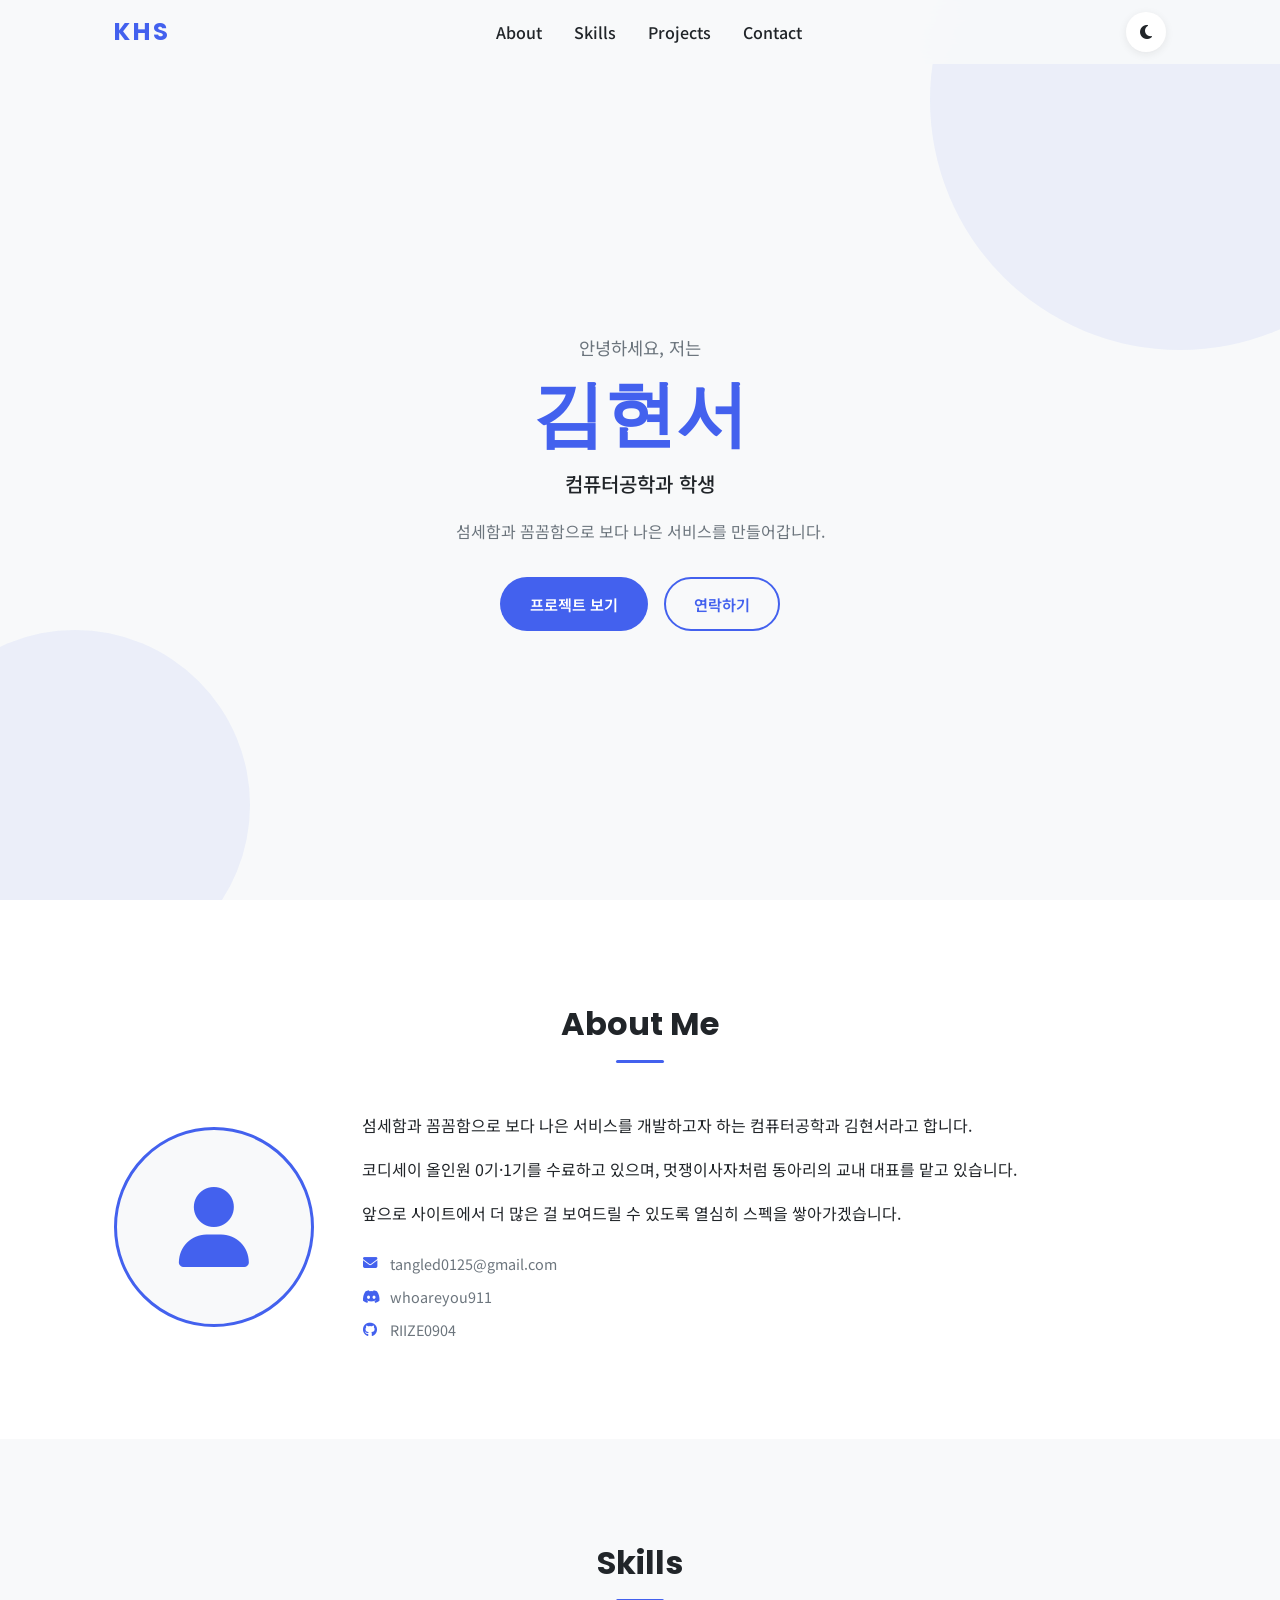
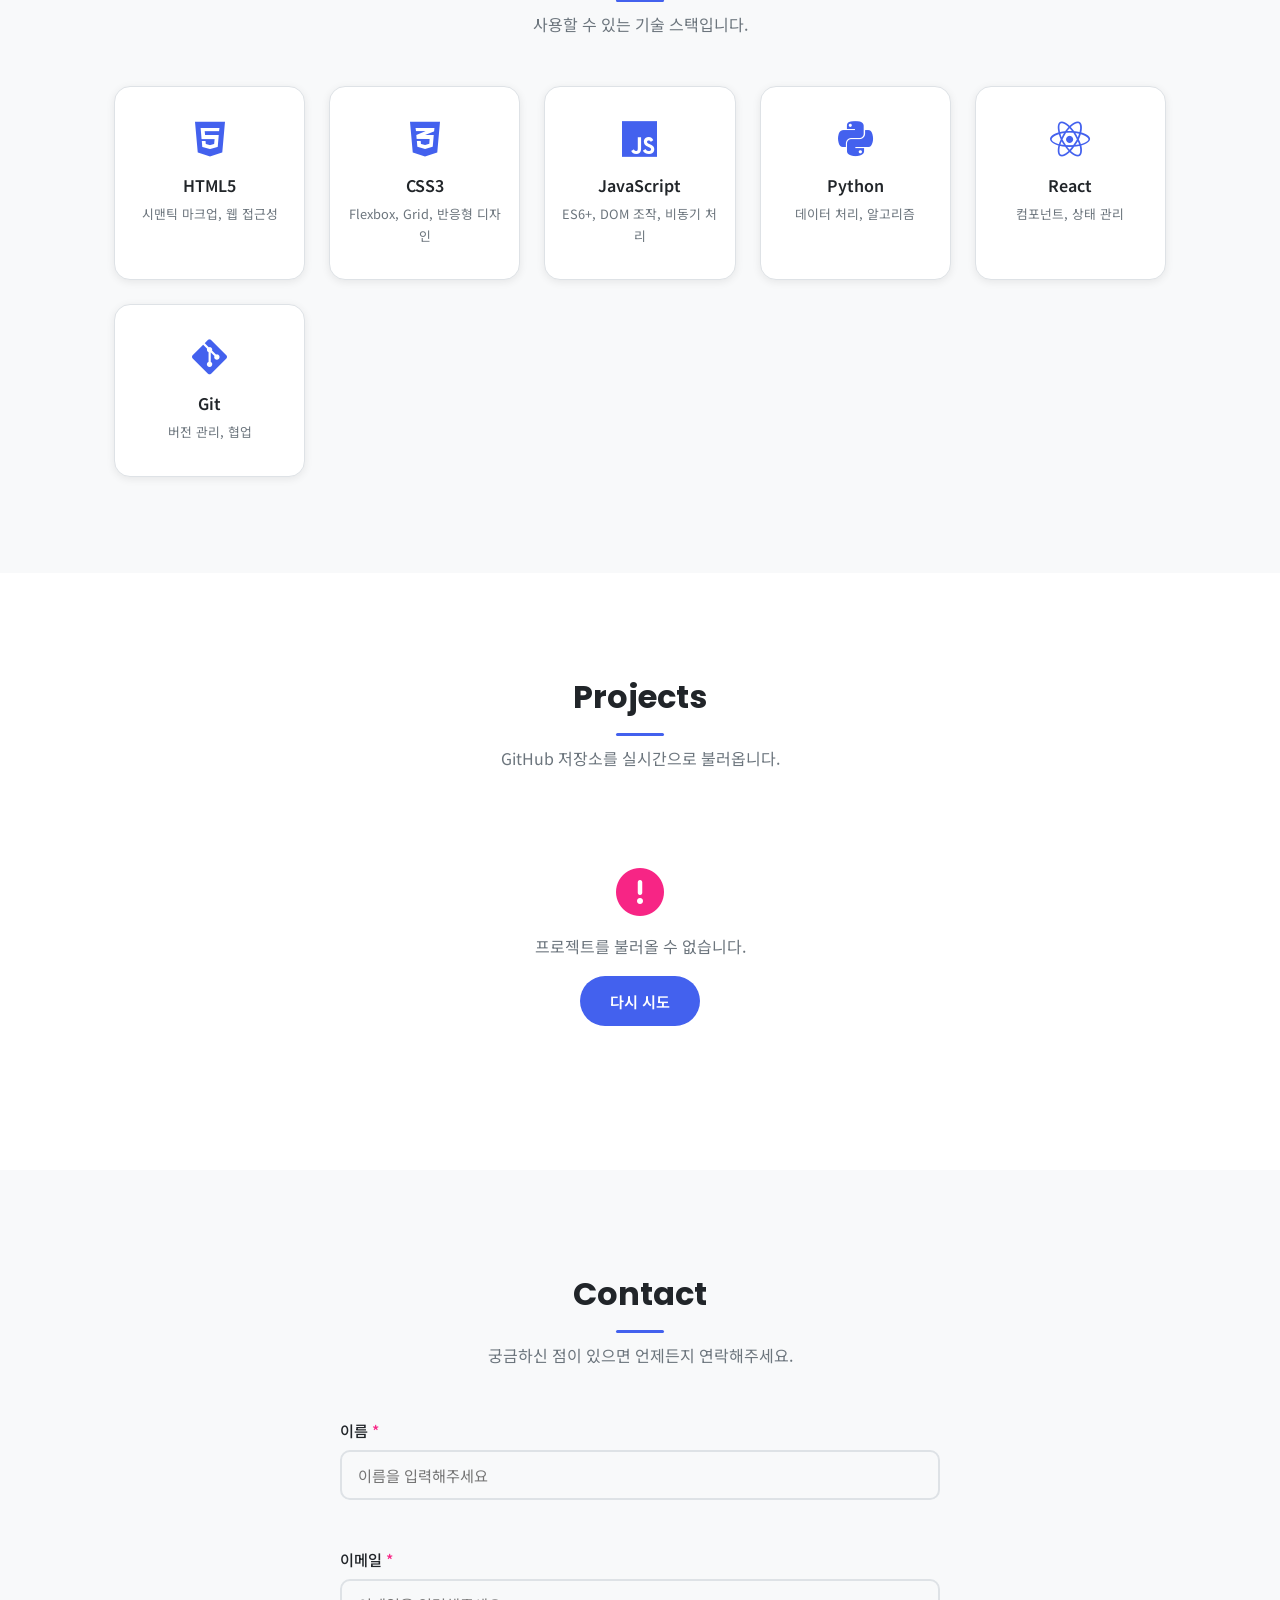
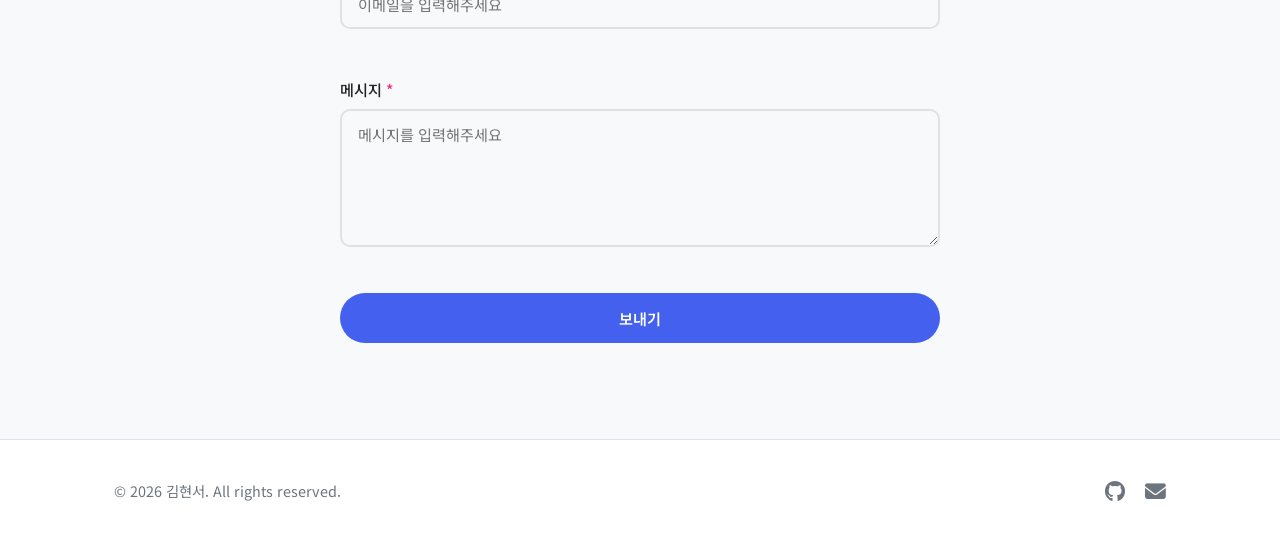
==== 1/b4-1/index.html @ 0764e6df "Add portfolio website to 1/b4-1: HTML/CSS/JS with GitHub API integration - Responsive layout (mobile" ====
<!DOCTYPE html>
<html lang="ko">
<head>
  <meta charset="UTF-8" />
  <meta name="viewport" content="width=device-width, initial-scale=1.0" />
  <title>김현서 | Portfolio</title>

  <!-- 웹 폰트: Noto Sans KR(한글), Poppins(영문) -->
  <link rel="preconnect" href="https://fonts.googleapis.com" />
  <link rel="preconnect" href="https://fonts.gstatic.com" crossorigin />
  <link href="https://fonts.googleapis.com/css2?family=Noto+Sans+KR:wght@300;400;500;700&family=Poppins:wght@300;400;600;700&display=swap" rel="stylesheet" />

  <!-- 아이콘: Font Awesome -->
  <link rel="stylesheet" href="https://cdnjs.cloudflare.com/ajax/libs/font-awesome/6.5.0/css/all.min.css" />

  <!-- 외부 스타일시트 연결 -->
  <link rel="stylesheet" href="css/style.css" />
</head>
<body>

  <!-- ===== HEADER: 고정 네비게이션 바 ===== -->
  <header class="header" id="header">
    <nav class="nav container">

      <!-- 로고 -->
      <a href="#hero" class="nav__logo">KHS</a>

      <!-- 메뉴 목록 (모바일에서 슬라이드다운) -->
      <ul class="nav__menu" id="nav-menu">
        <li><a href="#about"    class="nav__link">About</a></li>
        <li><a href="#skills"   class="nav__link">Skills</a></li>
        <li><a href="#projects" class="nav__link">Projects</a></li>
        <li><a href="#contact"  class="nav__link">Contact</a></li>
      </ul>

      <div class="nav__actions">
        <!-- 다크 모드 토글 버튼 -->
        <button class="dark-toggle" id="dark-toggle" aria-label="다크 모드 전환">
          <i class="fas fa-moon"></i>
        </button>

        <!-- 햄버거 버튼 (모바일에서만 표시) -->
        <button class="hamburger" id="hamburger" aria-label="메뉴 열기">
          <span></span>
          <span></span>
          <span></span>
        </button>
      </div>
    </nav>
  </header>

  <main>

    <!-- ===== HERO: 메인 인트로 섹션 ===== -->
    <section class="hero" id="hero">
      <div class="hero__content container">
        <p class="hero__greeting">안녕하세요, 저는</p>
        <h1 class="hero__name">김현서</h1>
        <p class="hero__role">컴퓨터공학과 학생</p>
        <p class="hero__description">섬세함과 꼼꼼함으로 보다 나은 서비스를 만들어갑니다.</p>
        <div class="hero__buttons">
          <a href="#projects" class="btn btn--primary">프로젝트 보기</a>
          <a href="#contact"  class="btn btn--secondary">연락하기</a>
        </div>
      </div>

      <!-- 배경 장식 원형 요소 -->
      <div class="hero__bg-circle hero__bg-circle--1"></div>
      <div class="hero__bg-circle hero__bg-circle--2"></div>
    </section>

    <!-- ===== ABOUT: 자기소개 섹션 ===== -->
    <section class="about section" id="about">
      <div class="container">
        <h2 class="section__title animate-on-scroll">About Me</h2>

        <div class="about__content">

          <!-- 프로필 이미지 영역 (images/ 폴더에 photo.jpg 추가 시 교체 가능) -->
          <div class="about__image animate-on-scroll">
            <div class="about__photo-placeholder">
              <i class="fas fa-user"></i>
            </div>
          </div>

          <!-- 자기소개 텍스트 및 연락처 -->
          <div class="about__text animate-on-scroll">
            <p>섬세함과 꼼꼼함으로 보다 나은 서비스를 개발하고자 하는 컴퓨터공학과 김현서라고 합니다.</p>
            <p>코디세이 올인원 0기·1기를 수료하고 있으며, 멋쟁이사자처럼 동아리의 교내 대표를 맡고 있습니다.</p>
            <p>앞으로 사이트에서 더 많은 걸 보여드릴 수 있도록 열심히 스펙을 쌓아가겠습니다.</p>

            <!-- 연락처 정보 목록 -->
            <ul class="about__info">
              <li><i class="fas fa-envelope"></i> tangled0125@gmail.com</li>
              <li><i class="fab fa-discord"></i> whoareyou911</li>
              <li><i class="fab fa-github"></i> RIIZE0904</li>
            </ul>
          </div>
        </div>
      </div>
    </section>

    <!-- ===== SKILLS: 기술 스택 섹션 ===== -->
    <section class="skills section" id="skills">
      <div class="container">
        <h2 class="section__title animate-on-scroll">Skills</h2>
        <p class="section__subtitle animate-on-scroll">사용할 수 있는 기술 스택입니다.</p>

        <!-- Grid 레이아웃: 카드 수에 따라 자동 줄바꿈 -->
        <div class="skills__grid">
          <div class="skill-card animate-on-scroll">
            <i class="fab fa-html5 skill-card__icon"></i>
            <h3 class="skill-card__name">HTML5</h3>
            <p class="skill-card__desc">시맨틱 마크업, 웹 접근성</p>
          </div>
          <div class="skill-card animate-on-scroll">
            <i class="fab fa-css3-alt skill-card__icon"></i>
            <h3 class="skill-card__name">CSS3</h3>
            <p class="skill-card__desc">Flexbox, Grid, 반응형 디자인</p>
          </div>
          <div class="skill-card animate-on-scroll">
            <i class="fab fa-js skill-card__icon"></i>
            <h3 class="skill-card__name">JavaScript</h3>
            <p class="skill-card__desc">ES6+, DOM 조작, 비동기 처리</p>
          </div>
          <div class="skill-card animate-on-scroll">
            <i class="fab fa-python skill-card__icon"></i>
            <h3 class="skill-card__name">Python</h3>
            <p class="skill-card__desc">데이터 처리, 알고리즘</p>
          </div>
          <div class="skill-card animate-on-scroll">
            <i class="fab fa-react skill-card__icon"></i>
            <h3 class="skill-card__name">React</h3>
            <p class="skill-card__desc">컴포넌트, 상태 관리</p>
          </div>
          <div class="skill-card animate-on-scroll">
            <i class="fab fa-git-alt skill-card__icon"></i>
            <h3 class="skill-card__name">Git</h3>
            <p class="skill-card__desc">버전 관리, 협업</p>
          </div>
        </div>
      </div>
    </section>

    <!-- ===== PROJECTS: GitHub API 연동 섹션 ===== -->
    <section class="projects section" id="projects">
      <div class="container">
        <h2 class="section__title animate-on-scroll">Projects</h2>
        <p class="section__subtitle animate-on-scroll">GitHub 저장소를 실시간으로 불러옵니다.</p>

        <!-- 로딩 / 에러 / 빈 상태 UI (JS에서 상태에 따라 표시/숨김) -->
        <div class="projects__status">

          <!-- 로딩 상태: 스피너 + 텍스트 -->
          <div class="status status--loading" id="status-loading">
            <div class="spinner"></div>
            <p>프로젝트를 불러오는 중...</p>
          </div>

          <!-- 에러 상태: 메시지 + 재시도 버튼 -->
          <div class="status status--error hidden" id="status-error">
            <i class="fas fa-exclamation-circle"></i>
            <p>프로젝트를 불러올 수 없습니다.</p>
            <button class="btn btn--primary" id="retry-btn">다시 시도</button>
          </div>

          <!-- 빈 상태: 저장소가 없을 때 -->
          <div class="status status--empty hidden" id="status-empty">
            <i class="fas fa-folder-open"></i>
            <p>표시할 프로젝트가 없습니다.</p>
          </div>
        </div>

        <!-- 성공 상태: 프로젝트 카드 목록 (JS로 동적 렌더링) -->
        <div class="projects__grid hidden" id="projects-grid"></div>
      </div>
    </section>

    <!-- ===== CONTACT: 문의 폼 섹션 ===== -->
    <section class="contact section" id="contact">
      <div class="container">
        <h2 class="section__title animate-on-scroll">Contact</h2>
        <p class="section__subtitle animate-on-scroll">궁금하신 점이 있으면 언제든지 연락해주세요.</p>

        <!-- novalidate: 브라우저 기본 검증 비활성화 → JS로 직접 처리 -->
        <form class="contact__form animate-on-scroll" id="contact-form" novalidate>

          <!-- 이름 입력 필드 -->
          <div class="form-group">
            <label for="name">이름 <span class="required">*</span></label>
            <input type="text" id="name" name="name" placeholder="이름을 입력해주세요" />
            <span class="form-error" id="name-error"></span>
          </div>

          <!-- 이메일 입력 필드 -->
          <div class="form-group">
            <label for="email">이메일 <span class="required">*</span></label>
            <input type="email" id="email" name="email" placeholder="이메일을 입력해주세요" />
            <span class="form-error" id="email-error"></span>
          </div>

          <!-- 메시지 입력 필드 -->
          <div class="form-group">
            <label for="message">메시지 <span class="required">*</span></label>
            <textarea id="message" name="message" rows="5" placeholder="메시지를 입력해주세요"></textarea>
            <span class="form-error" id="message-error"></span>
          </div>

          <button type="submit" class="btn btn--primary btn--full">보내기</button>

          <!-- 성공 메시지 (제출 후 표시) -->
          <div class="form-success hidden" id="form-success">
            <i class="fas fa-check-circle"></i>
            <p>메시지가 성공적으로 전송되었습니다! 감사합니다.</p>
          </div>
        </form>
      </div>
    </section>

  </main>

  <!-- ===== FOOTER: 저작권 및 외부 링크 ===== -->
  <footer class="footer">
    <div class="container">
      <p>&copy; 2026 김현서. All rights reserved.</p>
      <div class="footer__links">
        <a href="https://github.com/RIIZE0904" target="_blank" rel="noopener" aria-label="GitHub">
          <i class="fab fa-github"></i>
        </a>
        <a href="mailto:tangled0125@gmail.com" aria-label="이메일">
          <i class="fas fa-envelope"></i>
        </a>
      </div>
    </div>
  </footer>

  <!-- 스크롤 탑 버튼 (300px 이상 스크롤 시 표시) -->
  <button class="scroll-top hidden" id="scroll-top" aria-label="맨 위로 이동">
    <i class="fas fa-arrow-up"></i>
  </button>

  <!-- JavaScript 파일 연결 (body 끝에 위치 → DOM 로드 후 실행) -->
  <script src="js/main.js"></script>
</body>
</html>
---- 1/b4-1/css/style.css ----
/* ===== CSS 변수: 라이트 / 다크 테마 토큰 ===== */
:root {
  --color-bg: #f8f9fa;
  --color-bg-alt: #ffffff;
  --color-text: #212529;
  --color-text-light: #6c757d;
  --color-primary: #4361ee;
  --color-secondary: #f72585;
  --color-border: #dee2e6;
  --color-card-bg: #ffffff;
  --color-nav-bg: rgba(248, 249, 250, 0.9);
  --color-nav-scrolled: rgba(255, 255, 255, 0.98);
  --shadow-sm: 0 2px 8px rgba(0, 0, 0, 0.08);
  --shadow-md: 0 6px 24px rgba(0, 0, 0, 0.12);
  --transition: 0.3s ease;
  --font-main: 'Noto Sans KR', sans-serif;
  --font-en: 'Poppins', sans-serif;
}

/* 다크 모드: body.dark 일 때 변수 덮어쓰기 */
body.dark {
  --color-bg: #0f172a;
  --color-bg-alt: #1e293b;
  --color-text: #e2e8f0;
  --color-text-light: #94a3b8;
  --color-border: #334155;
  --color-card-bg: #1e293b;
  --color-nav-bg: rgba(15, 23, 42, 0.9);
  --color-nav-scrolled: rgba(15, 23, 42, 0.98);
  --shadow-sm: 0 2px 8px rgba(0, 0, 0, 0.4);
  --shadow-md: 0 6px 24px rgba(0, 0, 0, 0.5);
}

/* ===== 리셋 & 기본 설정 ===== */
*,
*::before,
*::after {
  box-sizing: border-box;
  margin: 0;
  padding: 0;
}

html {
  scroll-behavior: smooth; /* 부드러운 스크롤 전역 적용 */
}

body {
  font-family: var(--font-main);
  background-color: var(--color-bg);
  color: var(--color-text);
  line-height: 1.75;
  /* 테마 전환 시 부드럽게 변경 */
  transition: background-color var(--transition), color var(--transition);
}

a {
  text-decoration: none;
  color: inherit;
}

ul {
  list-style: none;
}

button {
  cursor: pointer;
  border: none;
  background: none;
  font-family: inherit;
}

/* ===== 레이아웃: 컨테이너 & 섹션 ===== */
.container {
  max-width: 1100px;
  margin: 0 auto;
  padding: 0 1.5rem;
}

.section {
  padding: 6rem 0;
}

/* ===== HEADER & 네비게이션 ===== */
/* position: fixed로 스크롤해도 상단에 고정 */
.header {
  position: fixed;
  top: 0;
  left: 0;
  width: 100%;
  z-index: 1000;
  background-color: var(--color-nav-bg);
  backdrop-filter: blur(12px);
  transition: background-color var(--transition), box-shadow var(--transition);
}

/* 스크롤 60px 이상 시 JS가 .scrolled 클래스 추가 → 그림자 표시 */
.header.scrolled {
  background-color: var(--color-nav-scrolled);
  box-shadow: var(--shadow-sm);
}

/* Flexbox: 로고 / 메뉴 / 액션버튼을 가로로 정렬 */
.nav {
  display: flex;
  align-items: center;
  justify-content: space-between;
  height: 64px;
}

.nav__logo {
  font-family: var(--font-en);
  font-size: 1.5rem;
  font-weight: 700;
  color: var(--color-primary);
  letter-spacing: 3px;
}

/* Flexbox: 메뉴 항목 가로 나열 */
.nav__menu {
  display: flex;
  gap: 2rem;
}

.nav__link {
  font-weight: 500;
  color: var(--color-text);
  transition: color var(--transition);
  position: relative;
}

/* 호버 시 하단 밑줄 애니메이션 */
.nav__link::after {
  content: '';
  position: absolute;
  bottom: -4px;
  left: 0;
  width: 0;
  height: 2px;
  background-color: var(--color-primary);
  transition: width var(--transition);
}

.nav__link:hover {
  color: var(--color-primary);
}

.nav__link:hover::after {
  width: 100%;
}

.nav__actions {
  display: flex;
  align-items: center;
  gap: 0.75rem;
}

/* 다크 모드 토글 버튼 */
.dark-toggle {
  width: 40px;
  height: 40px;
  border-radius: 50%;
  display: flex;
  align-items: center;
  justify-content: center;
  background-color: var(--color-card-bg);
  color: var(--color-text);
  font-size: 1rem;
  box-shadow: var(--shadow-sm);
  transition: background-color var(--transition), transform var(--transition);
}

.dark-toggle:hover {
  transform: rotate(20deg);
}

/* 햄버거 버튼: 모바일에서만 표시 (기본 hidden) */
.hamburger {
  display: none;
  flex-direction: column;
  gap: 5px;
  width: 30px;
  padding: 3px 0;
}

.hamburger span {
  display: block;
  width: 100%;
  height: 2px;
  background-color: var(--color-text);
  border-radius: 2px;
  transition: transform var(--transition), opacity var(--transition);
}

/* 활성화 시 X 모양으로 변형 */
.hamburger.active span:nth-child(1) {
  transform: translateY(7px) rotate(45deg);
}

.hamburger.active span:nth-child(2) {
  opacity: 0;
}

.hamburger.active span:nth-child(3) {
  transform: translateY(-7px) rotate(-45deg);
}

/* ===== HERO 섹션 ===== */
/* 화면 전체 높이, 중앙 정렬 */
.hero {
  min-height: 100vh;
  display: flex;
  align-items: center;
  justify-content: center;
  position: relative;
  overflow: hidden;
  padding-top: 64px; /* 고정 헤더 높이만큼 여백 */
}

.hero__content {
  text-align: center;
  position: relative;
  z-index: 1;
}

.hero__greeting {
  font-size: 1.1rem;
  color: var(--color-text-light);
  margin-bottom: 0.5rem;
}

/* clamp(): 뷰포트에 따라 폰트 크기 자동 조정 */
.hero__name {
  font-family: var(--font-en);
  font-size: clamp(2.5rem, 6vw, 4.5rem);
  font-weight: 700;
  color: var(--color-primary);
  line-height: 1.2;
  margin-bottom: 0.5rem;
}

.hero__role {
  font-size: 1.25rem;
  font-weight: 500;
  margin-bottom: 1rem;
}

.hero__description {
  font-size: 1rem;
  color: var(--color-text-light);
  max-width: 480px;
  margin: 0 auto 2rem;
}

/* Flexbox: 버튼 가로 나열, 모바일에서 wrap */
.hero__buttons {
  display: flex;
  gap: 1rem;
  justify-content: center;
  flex-wrap: wrap;
}

/* 배경 장식 원 */
.hero__bg-circle {
  position: absolute;
  border-radius: 50%;
  background-color: var(--color-primary);
  opacity: 0.07;
}

.hero__bg-circle--1 {
  width: 500px;
  height: 500px;
  top: -150px;
  right: -150px;
}

.hero__bg-circle--2 {
  width: 350px;
  height: 350px;
  bottom: -80px;
  left: -100px;
}

/* ===== 버튼 공통 스타일 ===== */
.btn {
  display: inline-flex;
  align-items: center;
  gap: 0.5rem;
  padding: 0.75rem 1.75rem;
  border-radius: 50px;
  font-size: 0.95rem;
  font-weight: 600;
  font-family: inherit;
  border: 2px solid transparent;
  transition: transform var(--transition), box-shadow var(--transition),
              background-color var(--transition), color var(--transition);
  cursor: pointer;
}

/* 주요 버튼 (채워진 형태) */
.btn--primary {
  background-color: var(--color-primary);
  color: #fff;
}

.btn--primary:hover {
  transform: translateY(-2px);
  box-shadow: 0 8px 20px rgba(67, 97, 238, 0.4);
}

/* 보조 버튼 (테두리 형태) */
.btn--secondary {
  background-color: transparent;
  color: var(--color-primary);
  border-color: var(--color-primary);
}

.btn--secondary:hover {
  background-color: var(--color-primary);
  color: #fff;
  transform: translateY(-2px);
}

/* 폼 제출 버튼: 너비 100% */
.btn--full {
  width: 100%;
  justify-content: center;
}

/* ===== 섹션 공통 제목 스타일 ===== */
.section__title {
  font-family: var(--font-en);
  font-size: 2rem;
  font-weight: 700;
  text-align: center;
  margin-bottom: 0.5rem;
}

/* 제목 하단 강조선 */
.section__title::after {
  content: '';
  display: block;
  width: 48px;
  height: 3px;
  background-color: var(--color-primary);
  margin: 0.5rem auto 0;
  border-radius: 2px;
}

.section__subtitle {
  text-align: center;
  color: var(--color-text-light);
  margin-bottom: 3rem;
}

/* ===== ABOUT 섹션 ===== */
.about {
  background-color: var(--color-bg-alt);
}

/* Flexbox: 이미지와 텍스트를 가로로 배치 */
.about__content {
  display: flex;
  align-items: center;
  gap: 3rem;
  margin-top: 3rem;
}

.about__image {
  flex-shrink: 0;
}

/* 프로필 사진 플레이스홀더: images/photo.jpg 추가 시 대체 가능 */
.about__photo-placeholder {
  width: 200px;
  height: 200px;
  border-radius: 50%;
  background-color: var(--color-bg);
  border: 3px solid var(--color-primary);
  display: flex;
  align-items: center;
  justify-content: center;
  font-size: 5rem;
  color: var(--color-primary);
}

.about__text p {
  color: var(--color-text);
  margin-bottom: 1rem;
}

/* 연락처 항목: 아이콘 + 텍스트 가로 정렬 */
.about__info {
  display: flex;
  flex-direction: column;
  gap: 0.5rem;
  margin-top: 1.5rem;
}

.about__info li {
  display: flex;
  align-items: center;
  gap: 0.75rem;
  color: var(--color-text-light);
  font-size: 0.9rem;
}

.about__info li i {
  color: var(--color-primary);
  width: 16px;
  text-align: center;
}

/* ===== SKILLS 섹션 ===== */
/* Grid: 카드 최소 160px, 공간에 따라 자동 채움 */
.skills__grid {
  display: grid;
  grid-template-columns: repeat(auto-fill, minmax(160px, 1fr));
  gap: 1.5rem;
  margin-top: 3rem;
}

.skill-card {
  background-color: var(--color-card-bg);
  border: 1px solid var(--color-border);
  border-radius: 16px;
  padding: 2rem 1rem;
  text-align: center;
  box-shadow: var(--shadow-sm);
  transition: transform var(--transition), box-shadow var(--transition);
}

.skill-card:hover {
  transform: translateY(-6px);
  box-shadow: var(--shadow-md);
}

.skill-card__icon {
  font-size: 2.5rem;
  color: var(--color-primary);
  margin-bottom: 0.75rem;
}

.skill-card__name {
  font-size: 1rem;
  font-weight: 600;
  margin-bottom: 0.25rem;
}

.skill-card__desc {
  font-size: 0.8rem;
  color: var(--color-text-light);
}

/* ===== PROJECTS 섹션 ===== */
.projects {
  background-color: var(--color-bg-alt);
}

/* 상태 영역: 로딩/에러/빈 상태를 중앙에 표시 */
.projects__status {
  display: flex;
  justify-content: center;
}

.status {
  display: flex;
  flex-direction: column;
  align-items: center;
  gap: 1rem;
  padding: 3rem 2rem;
  color: var(--color-text-light);
  text-align: center;
}

.status i {
  font-size: 3rem;
  color: var(--color-primary);
}

.status--error i {
  color: var(--color-secondary);
}

/* 로딩 스피너 애니메이션 */
.spinner {
  width: 48px;
  height: 48px;
  border: 4px solid var(--color-border);
  border-top-color: var(--color-primary);
  border-radius: 50%;
  animation: spin 0.8s linear infinite;
}

@keyframes spin {
  to {
    transform: rotate(360deg);
  }
}

/* Grid: 프로젝트 카드 자동 배치 */
.projects__grid {
  display: grid;
  grid-template-columns: repeat(auto-fill, minmax(300px, 1fr));
  gap: 1.5rem;
  margin-top: 2rem;
}

.project-card {
  background-color: var(--color-card-bg);
  border: 1px solid var(--color-border);
  border-radius: 16px;
  padding: 1.75rem;
  box-shadow: var(--shadow-sm);
  display: flex;
  flex-direction: column;
  gap: 0.75rem;
  transition: transform var(--transition), box-shadow var(--transition);
}

.project-card:hover {
  transform: translateY(-4px);
  box-shadow: var(--shadow-md);
}

/* Flexbox: 아이콘 + 저장소 이름 가로 정렬 */
.project-card__header {
  display: flex;
  align-items: center;
  gap: 0.5rem;
}

.project-card__header i {
  color: var(--color-primary);
}

.project-card__name {
  font-size: 1rem;
  font-weight: 600;
}

.project-card__desc {
  font-size: 0.875rem;
  color: var(--color-text-light);
  flex-grow: 1;
  line-height: 1.6;
}

/* 언어, 스타, 날짜 메타 정보 */
.project-card__meta {
  display: flex;
  gap: 1rem;
  font-size: 0.8rem;
  color: var(--color-text-light);
  flex-wrap: wrap;
}

.project-card__meta span {
  display: flex;
  align-items: center;
  gap: 0.3rem;
}

/* 언어 표시 색상 점 */
.lang-dot {
  display: inline-block;
  width: 10px;
  height: 10px;
  border-radius: 50%;
  background-color: var(--color-primary);
}

/* GitHub 링크: 화살표 호버 애니메이션 */
.project-card__link {
  display: inline-flex;
  align-items: center;
  gap: 0.4rem;
  font-size: 0.875rem;
  font-weight: 500;
  color: var(--color-primary);
  margin-top: auto;
  transition: gap var(--transition);
}

.project-card__link:hover {
  gap: 0.7rem;
}

/* ===== CONTACT 섹션 ===== */
/* Flexbox: 폼 요소 세로 나열 */
.contact__form {
  max-width: 600px;
  margin: 3rem auto 0;
  display: flex;
  flex-direction: column;
  gap: 1.5rem;
}

.form-group {
  display: flex;
  flex-direction: column;
  gap: 0.4rem;
}

.form-group label {
  font-weight: 500;
  font-size: 0.95rem;
}

/* 필수 입력 표시 */
.required {
  color: var(--color-secondary);
}

.form-group input,
.form-group textarea {
  padding: 0.75rem 1rem;
  border: 2px solid var(--color-border);
  border-radius: 10px;
  font-family: inherit;
  font-size: 0.95rem;
  background-color: var(--color-bg);
  color: var(--color-text);
  resize: vertical;
  transition: border-color var(--transition), background-color var(--transition);
}

/* 포커스: 테두리 색상 강조 */
.form-group input:focus,
.form-group textarea:focus {
  outline: none;
  border-color: var(--color-primary);
}

/* 에러 상태: 빨간 테두리 */
.form-group input.error,
.form-group textarea.error {
  border-color: #e74c3c;
}

/* 에러 메시지 텍스트 */
.form-error {
  font-size: 0.8rem;
  color: #e74c3c;
  min-height: 1rem;
}

/* 제출 성공 메시지 박스 */
.form-success {
  display: flex;
  align-items: center;
  gap: 0.75rem;
  padding: 1rem 1.5rem;
  background-color: #d4edda;
  border-radius: 10px;
  color: #155724;
  font-weight: 500;
}

.form-success i {
  font-size: 1.25rem;
}

body.dark .form-success {
  background-color: #1a3a28;
  color: #a3d9b1;
}

/* ===== FOOTER ===== */
.footer {
  background-color: var(--color-bg-alt);
  border-top: 1px solid var(--color-border);
  padding: 2rem 0;
}

/* Flexbox: 저작권 텍스트와 아이콘 링크를 양쪽 배치 */
.footer .container {
  display: flex;
  align-items: center;
  justify-content: space-between;
  flex-wrap: wrap;
  gap: 1rem;
}

.footer p {
  color: var(--color-text-light);
  font-size: 0.9rem;
}

.footer__links {
  display: flex;
  gap: 1.25rem;
}

.footer__links a {
  font-size: 1.3rem;
  color: var(--color-text-light);
  transition: color var(--transition), transform var(--transition);
}

.footer__links a:hover {
  color: var(--color-primary);
  transform: translateY(-3px);
}

/* ===== 스크롤 탑 버튼 ===== */
/* position: fixed로 화면 우측 하단에 고정 */
.scroll-top {
  position: fixed;
  bottom: 2rem;
  right: 2rem;
  width: 44px;
  height: 44px;
  border-radius: 50%;
  background-color: var(--color-primary);
  color: #fff;
  font-size: 1rem;
  display: flex;
  align-items: center;
  justify-content: center;
  box-shadow: var(--shadow-md);
  z-index: 900;
  transition: transform var(--transition), opacity var(--transition);
}

.scroll-top:hover {
  transform: translateY(-4px);
}

/* ===== 유틸리티 ===== */
.hidden {
  display: none !important;
}

/* ===== 스크롤 애니메이션 ===== */
/* 초기: 투명 + 아래에서 올라오는 위치 */
.animate-on-scroll {
  opacity: 0;
  transform: translateY(30px);
  transition: opacity 0.6s ease, transform 0.6s ease;
}

/* JS에서 .visible 추가 시 나타남 */
.animate-on-scroll.visible {
  opacity: 1;
  transform: translateY(0);
}

/* ===== 반응형: 태블릿 (768px 이하) ===== */
@media (max-width: 768px) {
  /* 햄버거 버튼 표시, 데스크톱 메뉴 숨김 */
  .hamburger {
    display: flex;
  }

  /* 모바일 메뉴: 화면 상단 아래로 슬라이드 */
  .nav__menu {
    position: fixed;
    top: 64px;
    left: 0;
    width: 100%;
    background-color: var(--color-nav-scrolled);
    flex-direction: column;
    align-items: center;
    padding: 1.5rem 0;
    gap: 1.5rem;
    transform: translateY(-150%);
    transition: transform var(--transition);
    box-shadow: var(--shadow-sm);
    z-index: 999;
  }

  /* .active 추가 시 메뉴 내려옴 */
  .nav__menu.active {
    transform: translateY(0);
  }

  /* About: 세로 배치로 전환 */
  .about__content {
    flex-direction: column;
    text-align: center;
  }

  .about__info {
    align-items: center;
  }

  /* Projects: 1열 배치 */
  .projects__grid {
    grid-template-columns: 1fr;
  }

  /* Skills: 2열 유지 */
  .skills__grid {
    grid-template-columns: repeat(2, 1fr);
  }
}

/* ===== 반응형: 모바일 (480px 이하) ===== */
@media (max-width: 480px) {
  .section {
    padding: 4rem 0;
  }

  /* Hero 버튼: 세로 나열 */
  .hero__buttons {
    flex-direction: column;
    align-items: center;
  }

  /* Footer: 세로 중앙 정렬 */
  .footer .container {
    flex-direction: column;
    align-items: center;
    text-align: center;
  }
}
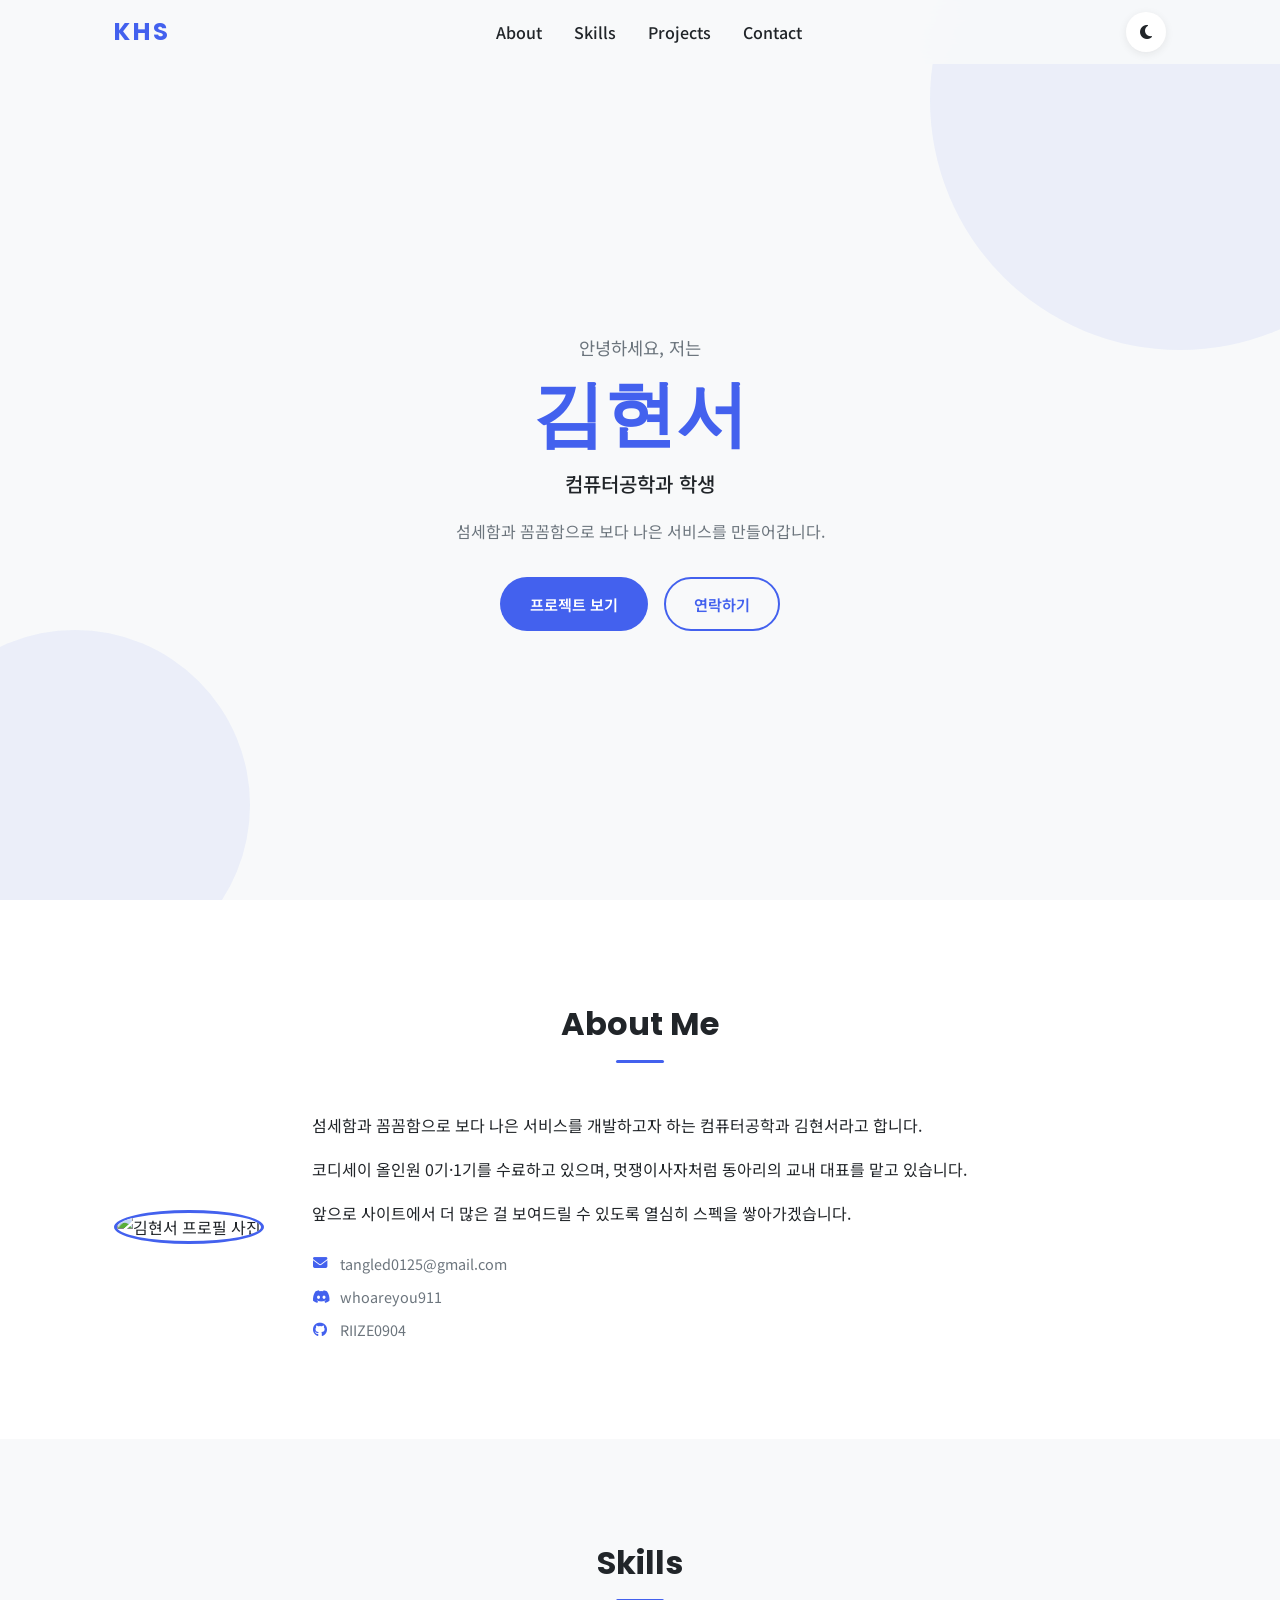
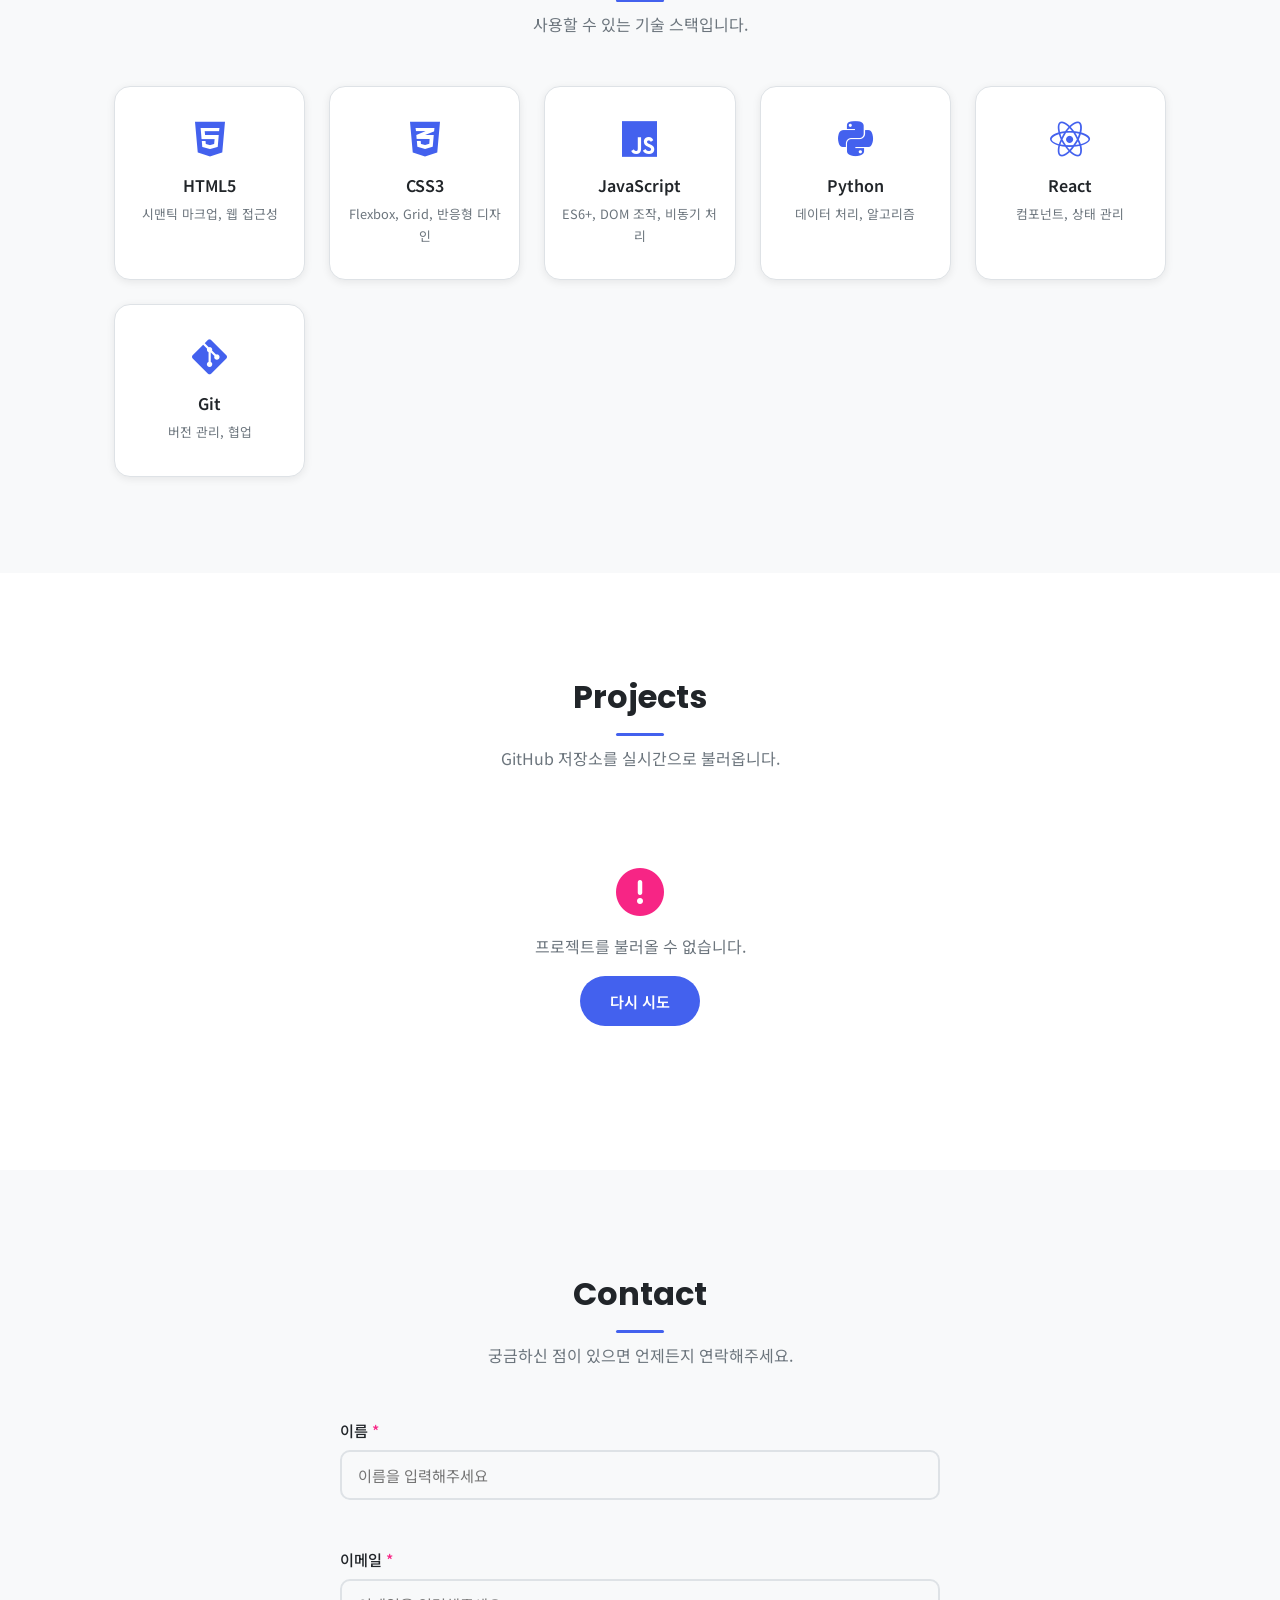
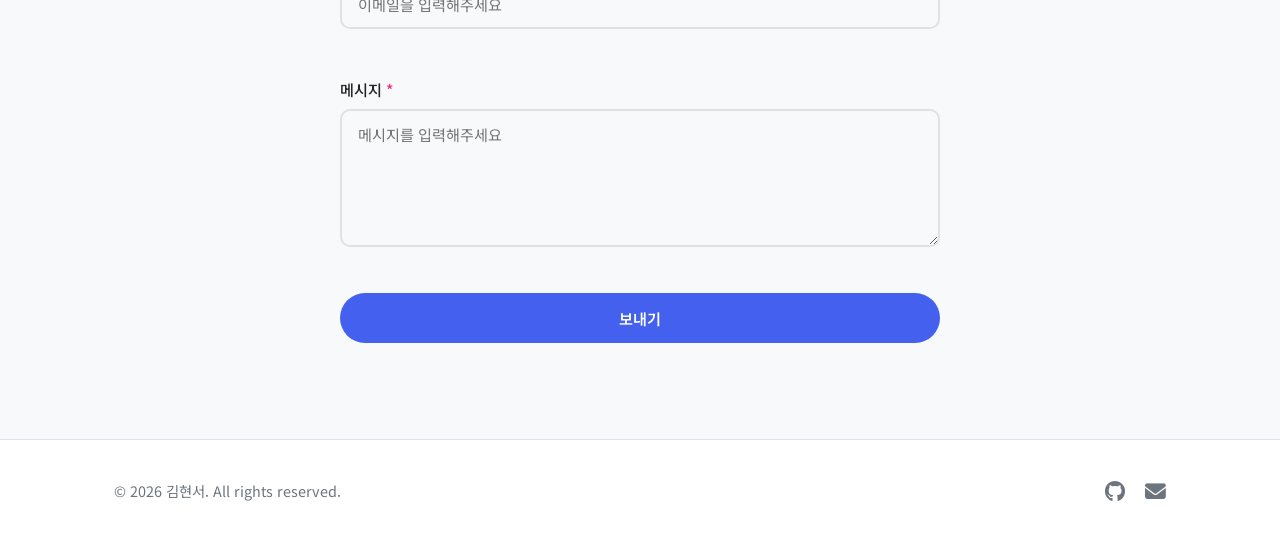
==== commit cbb9e17e: "Update profile image: use img tag with JS error fallback to placeholder https://claude.ai/code/sessi" ====
--- a/1/b4-1/index.html
+++ b/1/b4-1/index.html
@@ -76,9 +76,16 @@
 
         <div class="about__content">
 
-          <!-- 프로필 이미지 영역 (images/ 폴더에 photo.jpg 추가 시 교체 가능) -->
+          <!-- 프로필 이미지 (images/profile.png 파일로 교체) -->
           <div class="about__image animate-on-scroll">
-            <div class="about__photo-placeholder">
+            <img
+              src="images/profile.png"
+              alt="김현서 프로필 사진"
+              class="about__photo"
+              id="profile-img"
+            />
+            <!-- 이미지 로드 실패 시 폴백 플레이스홀더 (JS에서 토글) -->
+            <div class="about__photo-placeholder hidden" id="profile-placeholder">
               <i class="fas fa-user"></i>
             </div>
           </div>
--- a/1/b4-1/css/style.css
+++ b/1/b4-1/css/style.css
@@ -370,7 +370,16 @@
   flex-shrink: 0;
 }
 
-/* 프로필 사진 플레이스홀더: images/photo.jpg 추가 시 대체 가능 */
+/* 프로필 실제 사진 */
+.about__photo {
+  width: 200px;
+  height: 200px;
+  border-radius: 50%;
+  object-fit: cover;
+  border: 3px solid var(--color-primary);
+}
+
+/* 프로필 사진 플레이스홀더: 이미지 로드 실패 시 표시 */
 .about__photo-placeholder {
   width: 200px;
   height: 200px;
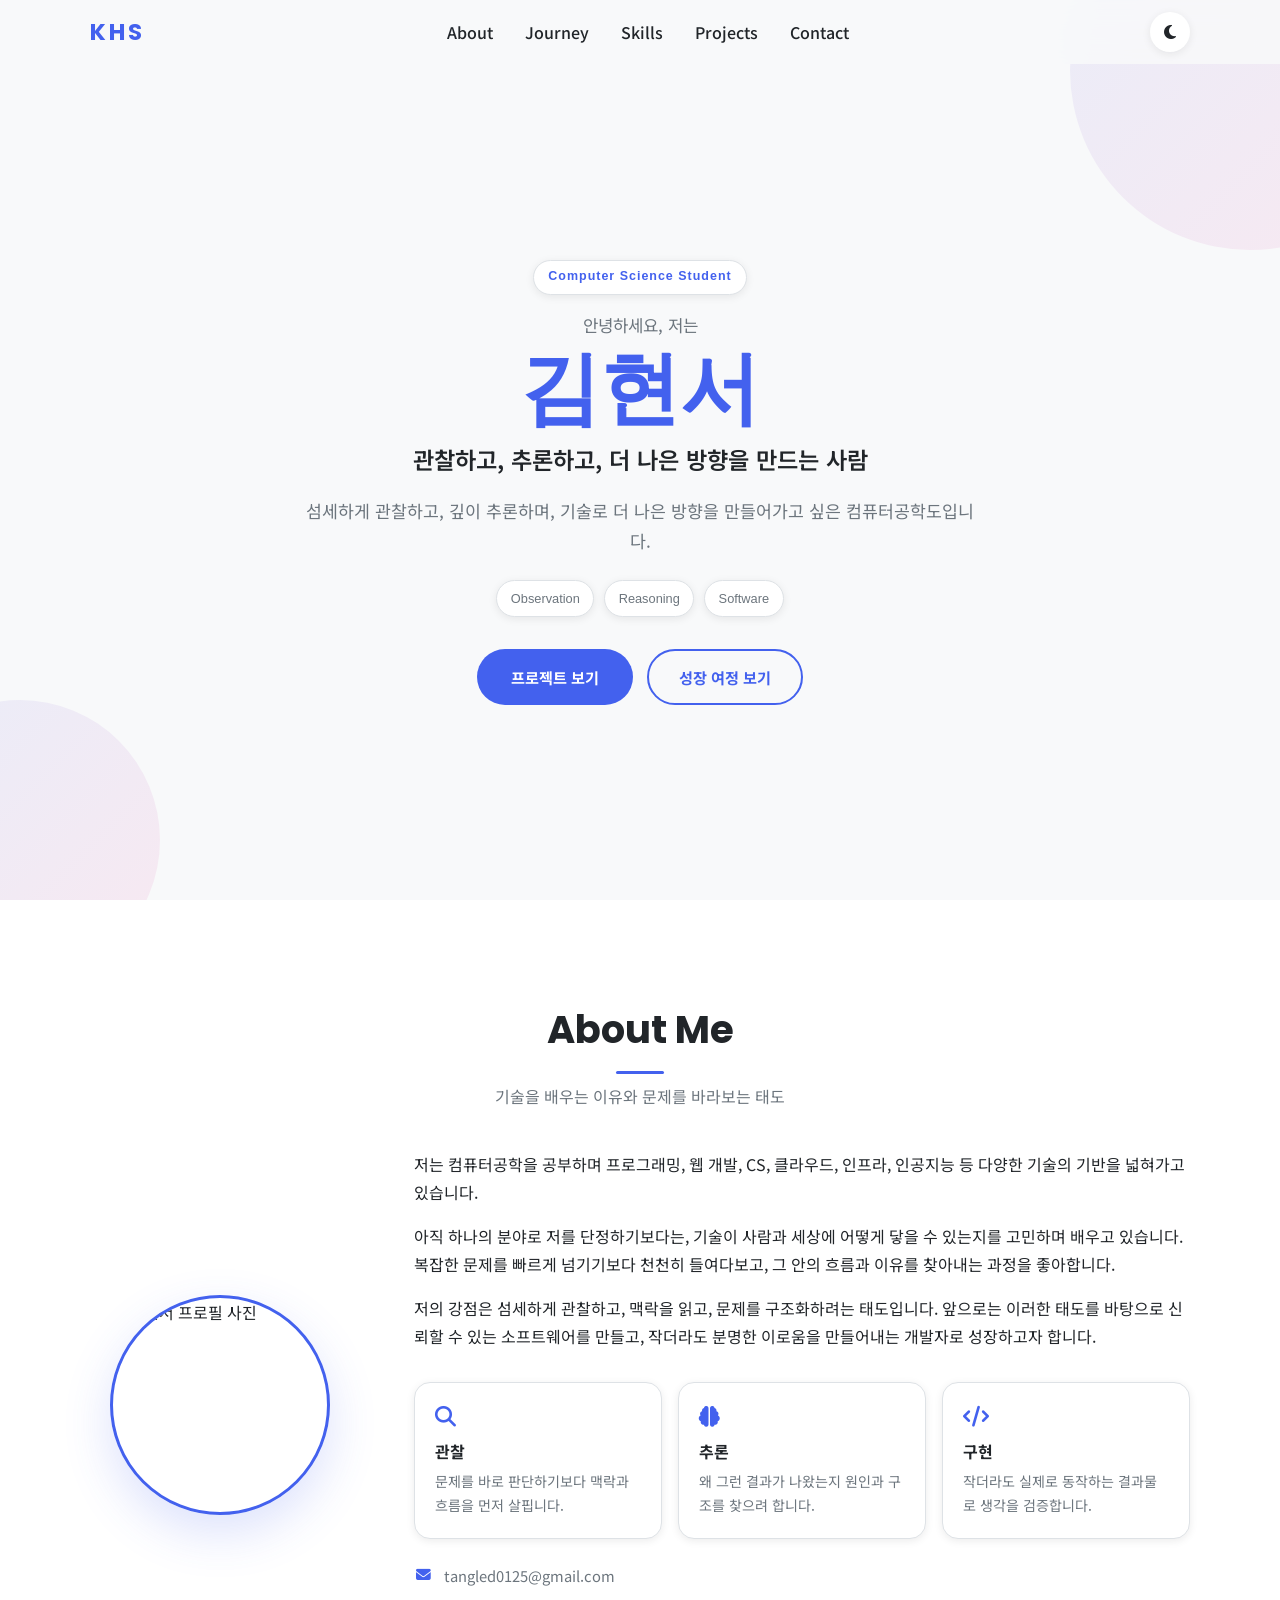
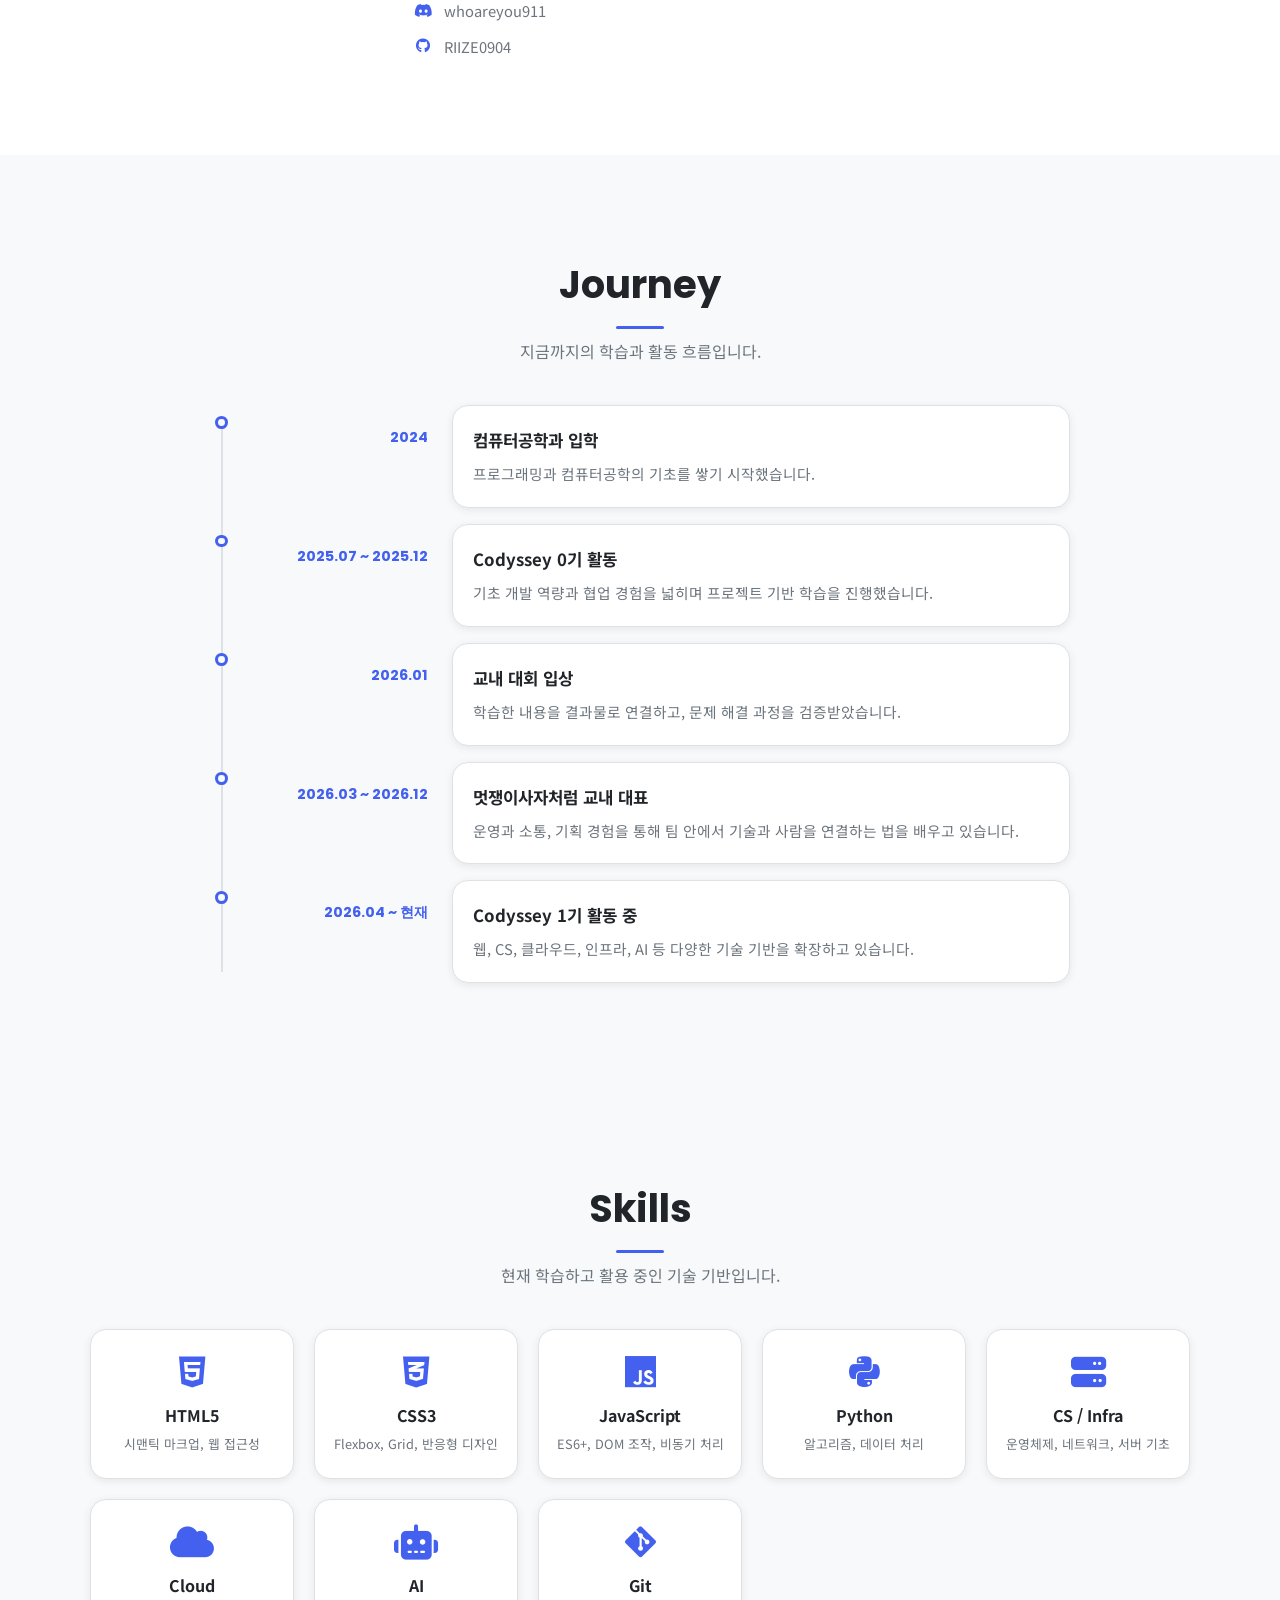
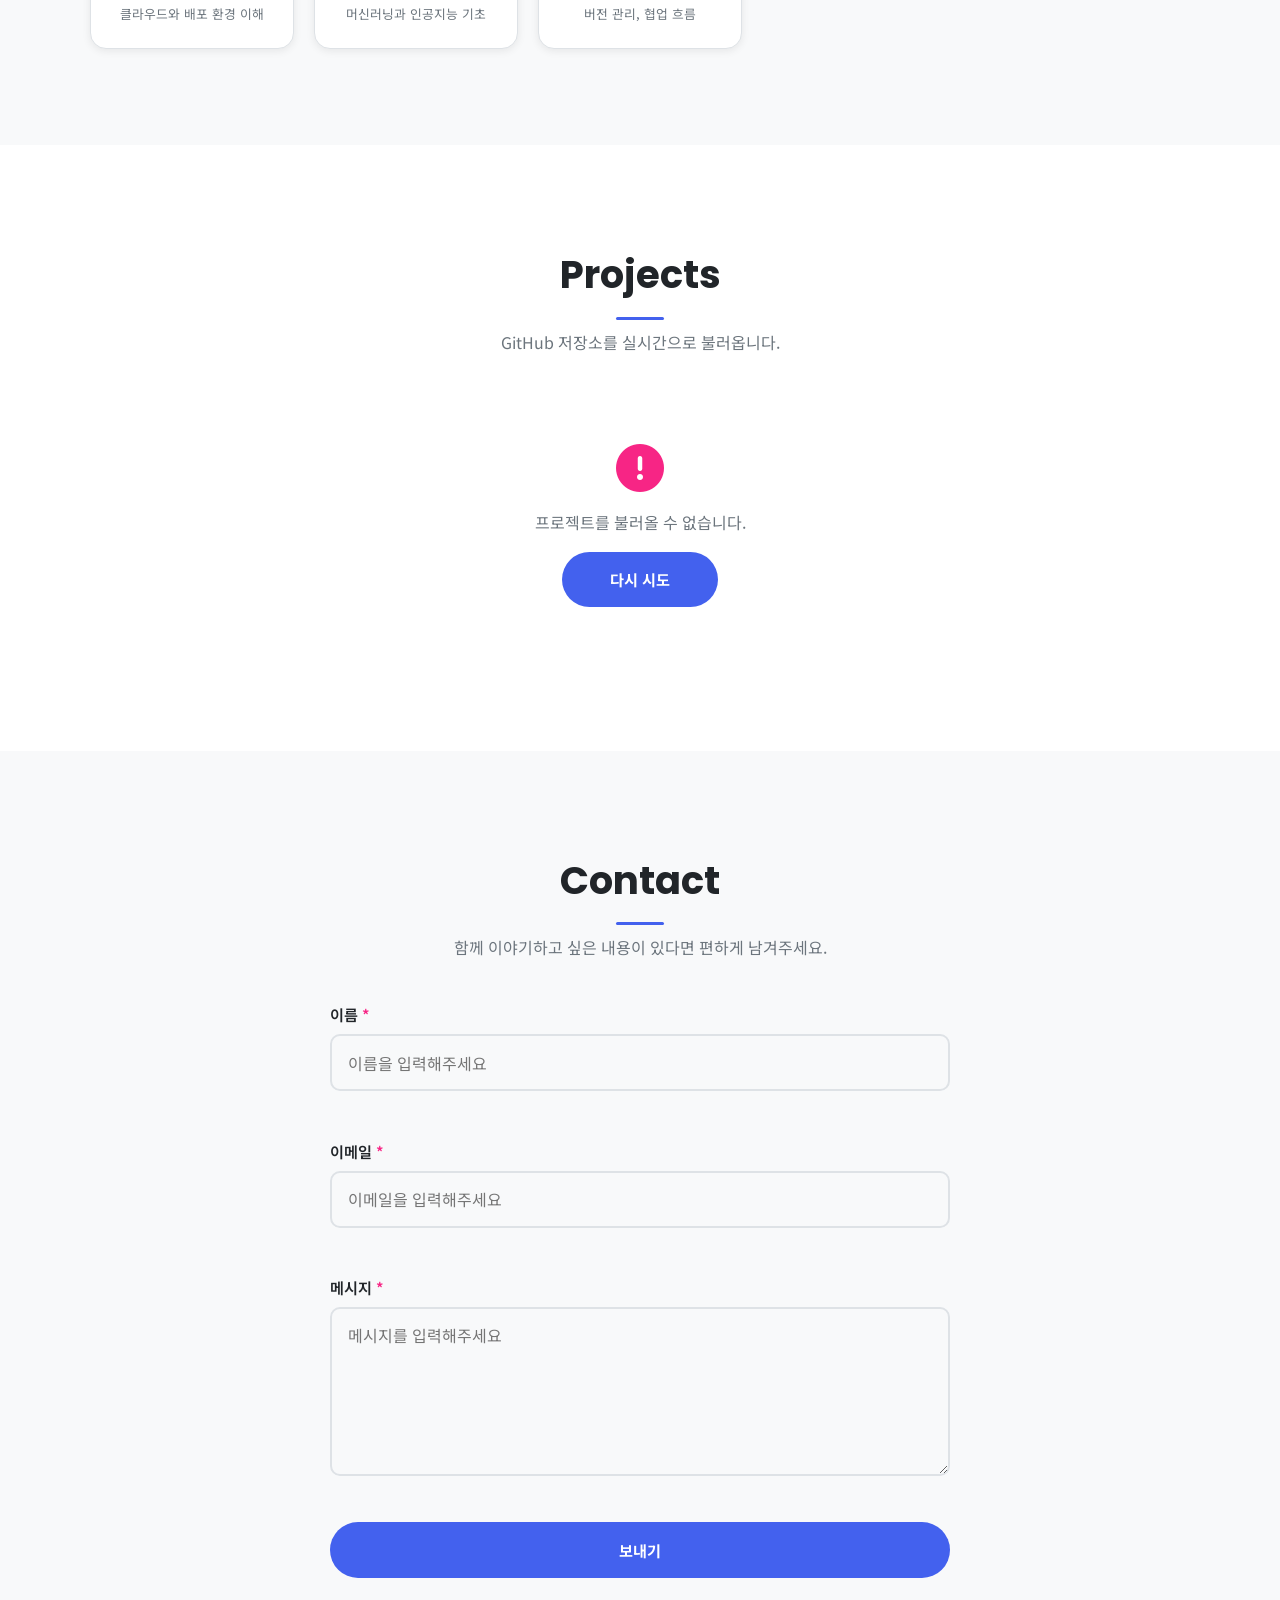
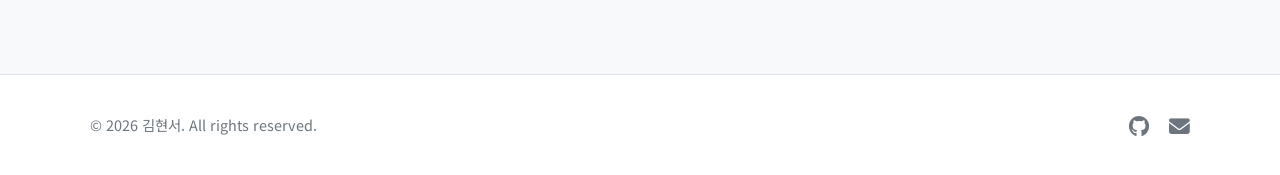
==== commit 08f01694: "Update portfolio: Journey section, mobile-first CSS, improved JS structure - Add Journey timeline se" ====
--- a/1/b4-1/index.html
+++ b/1/b4-1/index.html
@@ -1,8 +1,9 @@
 <!DOCTYPE html>
-<html lang="ko">
+<html lang="ko" data-theme="light">
 <head>
   <meta charset="UTF-8" />
   <meta name="viewport" content="width=device-width, initial-scale=1.0" />
+  <meta name="description" content="컴퓨터공학도 김현서의 포트폴리오 웹사이트입니다." />
   <title>김현서 | Portfolio</title>
 
   <!-- 웹 폰트: Noto Sans KR(한글), Poppins(영문) -->
@@ -10,37 +11,35 @@
   <link rel="preconnect" href="https://fonts.gstatic.com" crossorigin />
   <link href="https://fonts.googleapis.com/css2?family=Noto+Sans+KR:wght@300;400;500;700&family=Poppins:wght@300;400;600;700&display=swap" rel="stylesheet" />
 
-  <!-- 아이콘: Font Awesome -->
+  <!-- 아이콘: Font Awesome은 과제에서 허용된 외부 리소스 -->
   <link rel="stylesheet" href="https://cdnjs.cloudflare.com/ajax/libs/font-awesome/6.5.0/css/all.min.css" />
 
   <!-- 외부 스타일시트 연결 -->
   <link rel="stylesheet" href="css/style.css" />
+
+  <!-- JavaScript 파일 defer 연결: HTML 파싱 완료 후 실행 -->
+  <script src="js/main.js" defer></script>
 </head>
 <body>
-
   <!-- ===== HEADER: 고정 네비게이션 바 ===== -->
   <header class="header" id="header">
-    <nav class="nav container">
-
-      <!-- 로고 -->
-      <a href="#hero" class="nav__logo">KHS</a>
-
-      <!-- 메뉴 목록 (모바일에서 슬라이드다운) -->
+    <nav class="nav container" aria-label="주요 메뉴">
+      <a href="#hero" class="nav__logo" aria-label="홈으로 이동">KHS</a>
+
       <ul class="nav__menu" id="nav-menu">
-        <li><a href="#about"    class="nav__link">About</a></li>
-        <li><a href="#skills"   class="nav__link">Skills</a></li>
+        <li><a href="#about" class="nav__link">About</a></li>
+        <li><a href="#journey" class="nav__link">Journey</a></li>
+        <li><a href="#skills" class="nav__link">Skills</a></li>
         <li><a href="#projects" class="nav__link">Projects</a></li>
-        <li><a href="#contact"  class="nav__link">Contact</a></li>
+        <li><a href="#contact" class="nav__link">Contact</a></li>
       </ul>
 
       <div class="nav__actions">
-        <!-- 다크 모드 토글 버튼 -->
-        <button class="dark-toggle" id="dark-toggle" aria-label="다크 모드 전환">
-          <i class="fas fa-moon"></i>
+        <button class="dark-toggle" id="dark-toggle" type="button" aria-label="다크 모드 전환" aria-pressed="false">
+          <i class="fas fa-moon" aria-hidden="true"></i>
         </button>
 
-        <!-- 햄버거 버튼 (모바일에서만 표시) -->
-        <button class="hamburger" id="hamburger" aria-label="메뉴 열기">
+        <button class="hamburger" id="hamburger" type="button" aria-label="메뉴 열기" aria-controls="nav-menu" aria-expanded="false">
           <span></span>
           <span></span>
           <span></span>
@@ -50,33 +49,40 @@
   </header>
 
   <main>
-
     <!-- ===== HERO: 메인 인트로 섹션 ===== -->
     <section class="hero" id="hero">
-      <div class="hero__content container">
+      <div class="hero__content container animate-on-scroll">
+        <p class="hero__eyebrow">Computer Science Student</p>
         <p class="hero__greeting">안녕하세요, 저는</p>
         <h1 class="hero__name">김현서</h1>
-        <p class="hero__role">컴퓨터공학과 학생</p>
-        <p class="hero__description">섬세함과 꼼꼼함으로 보다 나은 서비스를 만들어갑니다.</p>
+        <p class="hero__role">관찰하고, 추론하고, 더 나은 방향을 만드는 사람</p>
+        <p class="hero__description">
+          섬세하게 관찰하고, 깊이 추론하며, 기술로 더 나은 방향을 만들어가고 싶은 컴퓨터공학도입니다.
+        </p>
+
+        <div class="hero__keywords" aria-label="핵심 키워드">
+          <span>Observation</span>
+          <span>Reasoning</span>
+          <span>Software</span>
+        </div>
+
         <div class="hero__buttons">
           <a href="#projects" class="btn btn--primary">프로젝트 보기</a>
-          <a href="#contact"  class="btn btn--secondary">연락하기</a>
-        </div>
-      </div>
-
-      <!-- 배경 장식 원형 요소 -->
-      <div class="hero__bg-circle hero__bg-circle--1"></div>
-      <div class="hero__bg-circle hero__bg-circle--2"></div>
+          <a href="#journey" class="btn btn--secondary">성장 여정 보기</a>
+        </div>
+      </div>
+
+      <div class="hero__bg-circle hero__bg-circle--1" aria-hidden="true"></div>
+      <div class="hero__bg-circle hero__bg-circle--2" aria-hidden="true"></div>
     </section>
 
     <!-- ===== ABOUT: 자기소개 섹션 ===== -->
     <section class="about section" id="about">
       <div class="container">
         <h2 class="section__title animate-on-scroll">About Me</h2>
+        <p class="section__subtitle animate-on-scroll">기술을 배우는 이유와 문제를 바라보는 태도</p>
 
         <div class="about__content">
-
-          <!-- 프로필 이미지 (images/profile.png 파일로 교체) -->
           <div class="about__image animate-on-scroll">
             <img
               src="images/profile.png"
@@ -84,25 +90,96 @@
               class="about__photo"
               id="profile-img"
             />
-            <!-- 이미지 로드 실패 시 폴백 플레이스홀더 (JS에서 토글) -->
-            <div class="about__photo-placeholder hidden" id="profile-placeholder">
+            <div class="about__photo-placeholder hidden" id="profile-placeholder" aria-hidden="true">
               <i class="fas fa-user"></i>
             </div>
           </div>
 
-          <!-- 자기소개 텍스트 및 연락처 -->
           <div class="about__text animate-on-scroll">
-            <p>섬세함과 꼼꼼함으로 보다 나은 서비스를 개발하고자 하는 컴퓨터공학과 김현서라고 합니다.</p>
-            <p>코디세이 올인원 0기·1기를 수료하고 있으며, 멋쟁이사자처럼 동아리의 교내 대표를 맡고 있습니다.</p>
-            <p>앞으로 사이트에서 더 많은 걸 보여드릴 수 있도록 열심히 스펙을 쌓아가겠습니다.</p>
-
-            <!-- 연락처 정보 목록 -->
-            <ul class="about__info">
-              <li><i class="fas fa-envelope"></i> tangled0125@gmail.com</li>
-              <li><i class="fab fa-discord"></i> whoareyou911</li>
-              <li><i class="fab fa-github"></i> RIIZE0904</li>
+            <p>
+              저는 컴퓨터공학을 공부하며 프로그래밍, 웹 개발, CS, 클라우드, 인프라, 인공지능 등 다양한 기술의 기반을 넓혀가고 있습니다.
+            </p>
+            <p>
+              아직 하나의 분야로 저를 단정하기보다는, 기술이 사람과 세상에 어떻게 닿을 수 있는지를 고민하며 배우고 있습니다. 복잡한 문제를 빠르게 넘기기보다 천천히 들여다보고, 그 안의 흐름과 이유를 찾아내는 과정을 좋아합니다.
+            </p>
+            <p>
+              저의 강점은 섬세하게 관찰하고, 맥락을 읽고, 문제를 구조화하려는 태도입니다. 앞으로는 이러한 태도를 바탕으로 신뢰할 수 있는 소프트웨어를 만들고, 작더라도 분명한 이로움을 만들어내는 개발자로 성장하고자 합니다.
+            </p>
+
+            <div class="about__cards" aria-label="강점 요약">
+              <article class="about-card">
+                <i class="fas fa-magnifying-glass" aria-hidden="true"></i>
+                <h3>관찰</h3>
+                <p>문제를 바로 판단하기보다 맥락과 흐름을 먼저 살핍니다.</p>
+              </article>
+              <article class="about-card">
+                <i class="fas fa-brain" aria-hidden="true"></i>
+                <h3>추론</h3>
+                <p>왜 그런 결과가 나왔는지 원인과 구조를 찾으려 합니다.</p>
+              </article>
+              <article class="about-card">
+                <i class="fas fa-code" aria-hidden="true"></i>
+                <h3>구현</h3>
+                <p>작더라도 실제로 동작하는 결과물로 생각을 검증합니다.</p>
+              </article>
+            </div>
+
+            <ul class="about__info" aria-label="연락처 정보">
+              <li><i class="fas fa-envelope" aria-hidden="true"></i> <a href="mailto:tangled0125@gmail.com">tangled0125@gmail.com</a></li>
+              <li><i class="fab fa-discord" aria-hidden="true"></i> whoareyou911</li>
+              <li><i class="fab fa-github" aria-hidden="true"></i> <a href="https://github.com/RIIZE0904" target="_blank" rel="noopener">RIIZE0904</a></li>
             </ul>
           </div>
+        </div>
+      </div>
+    </section>
+
+    <!-- ===== JOURNEY: 성장 과정 섹션 ===== -->
+    <section class="journey section" id="journey">
+      <div class="container">
+        <h2 class="section__title animate-on-scroll">Journey</h2>
+        <p class="section__subtitle animate-on-scroll">지금까지의 학습과 활동 흐름입니다.</p>
+
+        <div class="journey__timeline">
+          <article class="journey-item animate-on-scroll">
+            <div class="journey-item__date">2024</div>
+            <div class="journey-item__content">
+              <h3>컴퓨터공학과 입학</h3>
+              <p>프로그래밍과 컴퓨터공학의 기초를 쌓기 시작했습니다.</p>
+            </div>
+          </article>
+
+          <article class="journey-item animate-on-scroll">
+            <div class="journey-item__date">2025.07 ~ 2025.12</div>
+            <div class="journey-item__content">
+              <h3>Codyssey 0기 활동</h3>
+              <p>기초 개발 역량과 협업 경험을 넓히며 프로젝트 기반 학습을 진행했습니다.</p>
+            </div>
+          </article>
+
+          <article class="journey-item animate-on-scroll">
+            <div class="journey-item__date">2026.01</div>
+            <div class="journey-item__content">
+              <h3>교내 대회 입상</h3>
+              <p>학습한 내용을 결과물로 연결하고, 문제 해결 과정을 검증받았습니다.</p>
+            </div>
+          </article>
+
+          <article class="journey-item animate-on-scroll">
+            <div class="journey-item__date">2026.03 ~ 2026.12</div>
+            <div class="journey-item__content">
+              <h3>멋쟁이사자처럼 교내 대표</h3>
+              <p>운영과 소통, 기획 경험을 통해 팀 안에서 기술과 사람을 연결하는 법을 배우고 있습니다.</p>
+            </div>
+          </article>
+
+          <article class="journey-item animate-on-scroll">
+            <div class="journey-item__date">2026.04 ~ 현재</div>
+            <div class="journey-item__content">
+              <h3>Codyssey 1기 활동 중</h3>
+              <p>웹, CS, 클라우드, 인프라, AI 등 다양한 기술 기반을 확장하고 있습니다.</p>
+            </div>
+          </article>
         </div>
       </div>
     </section>
@@ -111,40 +188,49 @@
     <section class="skills section" id="skills">
       <div class="container">
         <h2 class="section__title animate-on-scroll">Skills</h2>
-        <p class="section__subtitle animate-on-scroll">사용할 수 있는 기술 스택입니다.</p>
-
-        <!-- Grid 레이아웃: 카드 수에 따라 자동 줄바꿈 -->
+        <p class="section__subtitle animate-on-scroll">현재 학습하고 활용 중인 기술 기반입니다.</p>
+
         <div class="skills__grid">
-          <div class="skill-card animate-on-scroll">
-            <i class="fab fa-html5 skill-card__icon"></i>
+          <article class="skill-card animate-on-scroll">
+            <i class="fab fa-html5 skill-card__icon" aria-hidden="true"></i>
             <h3 class="skill-card__name">HTML5</h3>
             <p class="skill-card__desc">시맨틱 마크업, 웹 접근성</p>
-          </div>
-          <div class="skill-card animate-on-scroll">
-            <i class="fab fa-css3-alt skill-card__icon"></i>
+          </article>
+          <article class="skill-card animate-on-scroll">
+            <i class="fab fa-css3-alt skill-card__icon" aria-hidden="true"></i>
             <h3 class="skill-card__name">CSS3</h3>
             <p class="skill-card__desc">Flexbox, Grid, 반응형 디자인</p>
-          </div>
-          <div class="skill-card animate-on-scroll">
-            <i class="fab fa-js skill-card__icon"></i>
+          </article>
+          <article class="skill-card animate-on-scroll">
+            <i class="fab fa-js skill-card__icon" aria-hidden="true"></i>
             <h3 class="skill-card__name">JavaScript</h3>
             <p class="skill-card__desc">ES6+, DOM 조작, 비동기 처리</p>
-          </div>
-          <div class="skill-card animate-on-scroll">
-            <i class="fab fa-python skill-card__icon"></i>
+          </article>
+          <article class="skill-card animate-on-scroll">
+            <i class="fab fa-python skill-card__icon" aria-hidden="true"></i>
             <h3 class="skill-card__name">Python</h3>
-            <p class="skill-card__desc">데이터 처리, 알고리즘</p>
-          </div>
-          <div class="skill-card animate-on-scroll">
-            <i class="fab fa-react skill-card__icon"></i>
-            <h3 class="skill-card__name">React</h3>
-            <p class="skill-card__desc">컴포넌트, 상태 관리</p>
-          </div>
-          <div class="skill-card animate-on-scroll">
-            <i class="fab fa-git-alt skill-card__icon"></i>
+            <p class="skill-card__desc">알고리즘, 데이터 처리</p>
+          </article>
+          <article class="skill-card animate-on-scroll">
+            <i class="fas fa-server skill-card__icon" aria-hidden="true"></i>
+            <h3 class="skill-card__name">CS / Infra</h3>
+            <p class="skill-card__desc">운영체제, 네트워크, 서버 기초</p>
+          </article>
+          <article class="skill-card animate-on-scroll">
+            <i class="fas fa-cloud skill-card__icon" aria-hidden="true"></i>
+            <h3 class="skill-card__name">Cloud</h3>
+            <p class="skill-card__desc">클라우드와 배포 환경 이해</p>
+          </article>
+          <article class="skill-card animate-on-scroll">
+            <i class="fas fa-robot skill-card__icon" aria-hidden="true"></i>
+            <h3 class="skill-card__name">AI</h3>
+            <p class="skill-card__desc">머신러닝과 인공지능 기초</p>
+          </article>
+          <article class="skill-card animate-on-scroll">
+            <i class="fab fa-git-alt skill-card__icon" aria-hidden="true"></i>
             <h3 class="skill-card__name">Git</h3>
-            <p class="skill-card__desc">버전 관리, 협업</p>
-          </div>
+            <p class="skill-card__desc">버전 관리, 협업 흐름</p>
+          </article>
         </div>
       </div>
     </section>
@@ -155,30 +241,24 @@
         <h2 class="section__title animate-on-scroll">Projects</h2>
         <p class="section__subtitle animate-on-scroll">GitHub 저장소를 실시간으로 불러옵니다.</p>
 
-        <!-- 로딩 / 에러 / 빈 상태 UI (JS에서 상태에 따라 표시/숨김) -->
-        <div class="projects__status">
-
-          <!-- 로딩 상태: 스피너 + 텍스트 -->
+        <div class="projects__status" aria-live="polite">
           <div class="status status--loading" id="status-loading">
-            <div class="spinner"></div>
+            <div class="spinner" aria-hidden="true"></div>
             <p>프로젝트를 불러오는 중...</p>
           </div>
 
-          <!-- 에러 상태: 메시지 + 재시도 버튼 -->
           <div class="status status--error hidden" id="status-error">
-            <i class="fas fa-exclamation-circle"></i>
+            <i class="fas fa-exclamation-circle" aria-hidden="true"></i>
             <p>프로젝트를 불러올 수 없습니다.</p>
-            <button class="btn btn--primary" id="retry-btn">다시 시도</button>
-          </div>
-
-          <!-- 빈 상태: 저장소가 없을 때 -->
+            <button class="btn btn--primary" id="retry-btn" type="button">다시 시도</button>
+          </div>
+
           <div class="status status--empty hidden" id="status-empty">
-            <i class="fas fa-folder-open"></i>
+            <i class="fas fa-folder-open" aria-hidden="true"></i>
             <p>표시할 프로젝트가 없습니다.</p>
           </div>
         </div>
 
-        <!-- 성공 상태: 프로젝트 카드 목록 (JS로 동적 렌더링) -->
         <div class="projects__grid hidden" id="projects-grid"></div>
       </div>
     </section>
@@ -187,26 +267,21 @@
     <section class="contact section" id="contact">
       <div class="container">
         <h2 class="section__title animate-on-scroll">Contact</h2>
-        <p class="section__subtitle animate-on-scroll">궁금하신 점이 있으면 언제든지 연락해주세요.</p>
-
-        <!-- novalidate: 브라우저 기본 검증 비활성화 → JS로 직접 처리 -->
+        <p class="section__subtitle animate-on-scroll">함께 이야기하고 싶은 내용이 있다면 편하게 남겨주세요.</p>
+
         <form class="contact__form animate-on-scroll" id="contact-form" novalidate>
-
-          <!-- 이름 입력 필드 -->
           <div class="form-group">
             <label for="name">이름 <span class="required">*</span></label>
-            <input type="text" id="name" name="name" placeholder="이름을 입력해주세요" />
+            <input type="text" id="name" name="name" placeholder="이름을 입력해주세요" autocomplete="name" />
             <span class="form-error" id="name-error"></span>
           </div>
 
-          <!-- 이메일 입력 필드 -->
           <div class="form-group">
             <label for="email">이메일 <span class="required">*</span></label>
-            <input type="email" id="email" name="email" placeholder="이메일을 입력해주세요" />
+            <input type="email" id="email" name="email" placeholder="이메일을 입력해주세요" autocomplete="email" />
             <span class="form-error" id="email-error"></span>
           </div>
 
-          <!-- 메시지 입력 필드 -->
           <div class="form-group">
             <label for="message">메시지 <span class="required">*</span></label>
             <textarea id="message" name="message" rows="5" placeholder="메시지를 입력해주세요"></textarea>
@@ -215,15 +290,13 @@
 
           <button type="submit" class="btn btn--primary btn--full">보내기</button>
 
-          <!-- 성공 메시지 (제출 후 표시) -->
           <div class="form-success hidden" id="form-success">
-            <i class="fas fa-check-circle"></i>
-            <p>메시지가 성공적으로 전송되었습니다! 감사합니다.</p>
+            <i class="fas fa-check-circle" aria-hidden="true"></i>
+            <p>메시지가 성공적으로 확인되었습니다. 감사합니다.</p>
           </div>
         </form>
       </div>
     </section>
-
   </main>
 
   <!-- ===== FOOTER: 저작권 및 외부 링크 ===== -->
@@ -232,21 +305,17 @@
       <p>&copy; 2026 김현서. All rights reserved.</p>
       <div class="footer__links">
         <a href="https://github.com/RIIZE0904" target="_blank" rel="noopener" aria-label="GitHub">
-          <i class="fab fa-github"></i>
+          <i class="fab fa-github" aria-hidden="true"></i>
         </a>
         <a href="mailto:tangled0125@gmail.com" aria-label="이메일">
-          <i class="fas fa-envelope"></i>
+          <i class="fas fa-envelope" aria-hidden="true"></i>
         </a>
       </div>
     </div>
   </footer>
 
-  <!-- 스크롤 탑 버튼 (300px 이상 스크롤 시 표시) -->
-  <button class="scroll-top hidden" id="scroll-top" aria-label="맨 위로 이동">
-    <i class="fas fa-arrow-up"></i>
+  <button class="scroll-top hidden" id="scroll-top" type="button" aria-label="맨 위로 이동">
+    <i class="fas fa-arrow-up" aria-hidden="true"></i>
   </button>
-
-  <!-- JavaScript 파일 연결 (body 끝에 위치 → DOM 로드 후 실행) -->
-  <script src="js/main.js"></script>
 </body>
 </html>
--- a/1/b4-1/css/style.css
+++ b/1/b4-1/css/style.css
@@ -1,24 +1,36 @@
-/* ===== CSS 변수: 라이트 / 다크 테마 토큰 ===== */
+/* ============================================================
+   style.css — 반응형 포트폴리오 스타일
+   설계 기준: 모바일 퍼스트 → 768px → 1024px 확장
+   ============================================================ */
+
+/* ===== CSS 변수: 라이트 테마 토큰 ===== */
 :root {
   --color-bg: #f8f9fa;
   --color-bg-alt: #ffffff;
   --color-text: #212529;
   --color-text-light: #6c757d;
   --color-primary: #4361ee;
+  --color-primary-dark: #3147c9;
   --color-secondary: #f72585;
   --color-border: #dee2e6;
   --color-card-bg: #ffffff;
   --color-nav-bg: rgba(248, 249, 250, 0.9);
   --color-nav-scrolled: rgba(255, 255, 255, 0.98);
+  --color-success-bg: #d4edda;
+  --color-success-text: #155724;
   --shadow-sm: 0 2px 8px rgba(0, 0, 0, 0.08);
   --shadow-md: 0 6px 24px rgba(0, 0, 0, 0.12);
+  --shadow-lg: 0 18px 48px rgba(67, 97, 238, 0.18);
+  --radius-sm: 10px;
+  --radius-md: 16px;
+  --radius-lg: 24px;
   --transition: 0.3s ease;
   --font-main: 'Noto Sans KR', sans-serif;
   --font-en: 'Poppins', sans-serif;
 }
 
-/* 다크 모드: body.dark 일 때 변수 덮어쓰기 */
-body.dark {
+/* 과제 명세에 맞춘 다크 모드 변수: [data-theme="dark"] */
+[data-theme="dark"] {
   --color-bg: #0f172a;
   --color-bg-alt: #1e293b;
   --color-text: #e2e8f0;
@@ -27,8 +39,11 @@
   --color-card-bg: #1e293b;
   --color-nav-bg: rgba(15, 23, 42, 0.9);
   --color-nav-scrolled: rgba(15, 23, 42, 0.98);
+  --color-success-bg: #1a3a28;
+  --color-success-text: #a3d9b1;
   --shadow-sm: 0 2px 8px rgba(0, 0, 0, 0.4);
   --shadow-md: 0 6px 24px rgba(0, 0, 0, 0.5);
+  --shadow-lg: 0 18px 48px rgba(0, 0, 0, 0.35);
 }
 
 /* ===== 리셋 & 기본 설정 ===== */
@@ -41,7 +56,8 @@
 }
 
 html {
-  scroll-behavior: smooth; /* 부드러운 스크롤 전역 적용 */
+  scroll-behavior: smooth;
+  scroll-padding-top: 80px;
 }
 
 body {
@@ -49,86 +65,128 @@
   background-color: var(--color-bg);
   color: var(--color-text);
   line-height: 1.75;
-  /* 테마 전환 시 부드럽게 변경 */
   transition: background-color var(--transition), color var(--transition);
 }
 
+img {
+  display: block;
+  max-width: 100%;
+}
+
 a {
+  color: inherit;
   text-decoration: none;
-  color: inherit;
 }
 
 ul {
   list-style: none;
 }
 
+button,
+input,
+textarea {
+  font: inherit;
+}
+
 button {
-  cursor: pointer;
   border: none;
   background: none;
-  font-family: inherit;
-}
-
-/* ===== 레이아웃: 컨테이너 & 섹션 ===== */
+  cursor: pointer;
+}
+
+/* ===== 공통 레이아웃 ===== */
 .container {
-  max-width: 1100px;
+  width: min(100% - 2rem, 1100px);
   margin: 0 auto;
-  padding: 0 1.5rem;
 }
 
 .section {
-  padding: 6rem 0;
-}
-
-/* ===== HEADER & 네비게이션 ===== */
-/* position: fixed로 스크롤해도 상단에 고정 */
+  padding: 4.5rem 0;
+}
+
+.section__title {
+  font-family: var(--font-en);
+  font-size: clamp(1.8rem, 5vw, 2.4rem);
+  font-weight: 700;
+  text-align: center;
+  margin-bottom: 0.5rem;
+}
+
+.section__title::after {
+  content: '';
+  display: block;
+  width: 48px;
+  height: 3px;
+  background-color: var(--color-primary);
+  margin: 0.5rem auto 0;
+  border-radius: 2px;
+}
+
+.section__subtitle {
+  max-width: 640px;
+  margin: 0 auto 2.5rem;
+  color: var(--color-text-light);
+  text-align: center;
+}
+
+/* ===== HEADER & NAV ===== */
 .header {
   position: fixed;
   top: 0;
   left: 0;
+  z-index: 1000;
   width: 100%;
-  z-index: 1000;
   background-color: var(--color-nav-bg);
   backdrop-filter: blur(12px);
   transition: background-color var(--transition), box-shadow var(--transition);
 }
 
-/* 스크롤 60px 이상 시 JS가 .scrolled 클래스 추가 → 그림자 표시 */
 .header.scrolled {
   background-color: var(--color-nav-scrolled);
   box-shadow: var(--shadow-sm);
 }
 
-/* Flexbox: 로고 / 메뉴 / 액션버튼을 가로로 정렬 */
 .nav {
   display: flex;
   align-items: center;
   justify-content: space-between;
-  height: 64px;
+  min-height: 64px;
 }
 
 .nav__logo {
   font-family: var(--font-en);
-  font-size: 1.5rem;
+  font-size: 1.45rem;
   font-weight: 700;
   color: var(--color-primary);
   letter-spacing: 3px;
 }
 
-/* Flexbox: 메뉴 항목 가로 나열 */
 .nav__menu {
-  display: flex;
-  gap: 2rem;
+  position: fixed;
+  top: 64px;
+  left: 0;
+  width: 100%;
+  display: flex;
+  flex-direction: column;
+  align-items: center;
+  gap: 1.35rem;
+  padding: 1.5rem 0;
+  background-color: var(--color-nav-scrolled);
+  box-shadow: var(--shadow-sm);
+  transform: translateY(-150%);
+  transition: transform var(--transition);
+}
+
+.nav__menu.active {
+  transform: translateY(0);
 }
 
 .nav__link {
+  position: relative;
   font-weight: 500;
-  color: var(--color-text);
   transition: color var(--transition);
-  position: relative;
-}
-
-/* 호버 시 하단 밑줄 애니메이션 */
+}
+
 .nav__link::after {
   content: '';
   position: absolute;
@@ -140,11 +198,13 @@
   transition: width var(--transition);
 }
 
-.nav__link:hover {
-  color: var(--color-primary);
-}
-
-.nav__link:hover::after {
+.nav__link:hover,
+.nav__link:focus-visible {
+  color: var(--color-primary);
+}
+
+.nav__link:hover::after,
+.nav__link:focus-visible::after {
   width: 100%;
 }
 
@@ -154,31 +214,28 @@
   gap: 0.75rem;
 }
 
-/* 다크 모드 토글 버튼 */
 .dark-toggle {
   width: 40px;
   height: 40px;
+  display: flex;
+  align-items: center;
+  justify-content: center;
   border-radius: 50%;
-  display: flex;
-  align-items: center;
-  justify-content: center;
+  color: var(--color-text);
   background-color: var(--color-card-bg);
-  color: var(--color-text);
-  font-size: 1rem;
   box-shadow: var(--shadow-sm);
-  transition: background-color var(--transition), transform var(--transition);
+  transition: transform var(--transition), background-color var(--transition);
 }
 
 .dark-toggle:hover {
   transform: rotate(20deg);
 }
 
-/* 햄버거 버튼: 모바일에서만 표시 (기본 hidden) */
 .hamburger {
-  display: none;
+  width: 30px;
+  display: flex;
   flex-direction: column;
   gap: 5px;
-  width: 30px;
   padding: 3px 0;
 }
 
@@ -186,12 +243,11 @@
   display: block;
   width: 100%;
   height: 2px;
+  border-radius: 2px;
   background-color: var(--color-text);
-  border-radius: 2px;
   transition: transform var(--transition), opacity var(--transition);
 }
 
-/* 활성화 시 X 모양으로 변형 */
 .hamburger.active span:nth-child(1) {
   transform: translateY(7px) rotate(45deg);
 }
@@ -204,236 +260,347 @@
   transform: translateY(-7px) rotate(-45deg);
 }
 
-/* ===== HERO 섹션 ===== */
-/* 화면 전체 높이, 중앙 정렬 */
+/* ===== HERO ===== */
 .hero {
+  position: relative;
   min-height: 100vh;
   display: flex;
   align-items: center;
   justify-content: center;
-  position: relative;
+  padding-top: 64px;
   overflow: hidden;
-  padding-top: 64px; /* 고정 헤더 높이만큼 여백 */
 }
 
 .hero__content {
-  text-align: center;
   position: relative;
   z-index: 1;
+  text-align: center;
+}
+
+.hero__eyebrow {
+  display: inline-flex;
+  align-items: center;
+  justify-content: center;
+  padding: 0.35rem 0.9rem;
+  border: 1px solid var(--color-border);
+  border-radius: 999px;
+  margin-bottom: 1rem;
+  color: var(--color-primary);
+  background-color: var(--color-card-bg);
+  font-family: var(--font-en);
+  font-size: 0.78rem;
+  font-weight: 600;
+  letter-spacing: 0.08em;
+  box-shadow: var(--shadow-sm);
 }
 
 .hero__greeting {
-  font-size: 1.1rem;
-  color: var(--color-text-light);
-  margin-bottom: 0.5rem;
-}
-
-/* clamp(): 뷰포트에 따라 폰트 크기 자동 조정 */
+  margin-bottom: 0.25rem;
+  color: var(--color-text-light);
+  font-size: 1.05rem;
+}
+
 .hero__name {
+  margin-bottom: 0.45rem;
+  color: var(--color-primary);
   font-family: var(--font-en);
-  font-size: clamp(2.5rem, 6vw, 4.5rem);
+  font-size: clamp(3rem, 14vw, 5rem);
   font-weight: 700;
-  color: var(--color-primary);
-  line-height: 1.2;
-  margin-bottom: 0.5rem;
+  line-height: 1.1;
 }
 
 .hero__role {
-  font-size: 1.25rem;
-  font-weight: 500;
   margin-bottom: 1rem;
+  font-size: clamp(1.05rem, 4vw, 1.45rem);
+  font-weight: 600;
 }
 
 .hero__description {
+  max-width: 680px;
+  margin: 0 auto 1.5rem;
+  color: var(--color-text-light);
   font-size: 1rem;
-  color: var(--color-text-light);
-  max-width: 480px;
-  margin: 0 auto 2rem;
-}
-
-/* Flexbox: 버튼 가로 나열, 모바일에서 wrap */
+}
+
+.hero__keywords {
+  display: flex;
+  flex-wrap: wrap;
+  justify-content: center;
+  gap: 0.6rem;
+  margin-bottom: 2rem;
+}
+
+.hero__keywords span {
+  padding: 0.4rem 0.85rem;
+  border: 1px solid var(--color-border);
+  border-radius: 999px;
+  background-color: var(--color-card-bg);
+  color: var(--color-text-light);
+  font-family: var(--font-en);
+  font-size: 0.8rem;
+  box-shadow: var(--shadow-sm);
+}
+
 .hero__buttons {
   display: flex;
-  gap: 1rem;
-  justify-content: center;
-  flex-wrap: wrap;
-}
-
-/* 배경 장식 원 */
+  flex-direction: column;
+  align-items: center;
+  gap: 0.9rem;
+}
+
 .hero__bg-circle {
   position: absolute;
   border-radius: 50%;
-  background-color: var(--color-primary);
-  opacity: 0.07;
+  background: linear-gradient(135deg, var(--color-primary), var(--color-secondary));
+  opacity: 0.08;
 }
 
 .hero__bg-circle--1 {
-  width: 500px;
-  height: 500px;
-  top: -150px;
+  width: 360px;
+  height: 360px;
+  top: -110px;
   right: -150px;
 }
 
 .hero__bg-circle--2 {
-  width: 350px;
-  height: 350px;
+  width: 280px;
+  height: 280px;
   bottom: -80px;
-  left: -100px;
-}
-
-/* ===== 버튼 공통 스타일 ===== */
+  left: -120px;
+}
+
+/* ===== BUTTON ===== */
 .btn {
   display: inline-flex;
   align-items: center;
+  justify-content: center;
   gap: 0.5rem;
-  padding: 0.75rem 1.75rem;
-  border-radius: 50px;
+  min-width: 156px;
+  padding: 0.78rem 1.75rem;
+  border: 2px solid transparent;
+  border-radius: 999px;
   font-size: 0.95rem;
-  font-weight: 600;
-  font-family: inherit;
-  border: 2px solid transparent;
-  transition: transform var(--transition), box-shadow var(--transition),
-              background-color var(--transition), color var(--transition);
-  cursor: pointer;
-}
-
-/* 주요 버튼 (채워진 형태) */
+  font-weight: 700;
+  transition: transform var(--transition), box-shadow var(--transition), background-color var(--transition), color var(--transition), border-color var(--transition);
+}
+
 .btn--primary {
+  color: #ffffff;
   background-color: var(--color-primary);
-  color: #fff;
-}
-
-.btn--primary:hover {
+}
+
+.btn--primary:hover,
+.btn--primary:focus-visible {
   transform: translateY(-2px);
   box-shadow: 0 8px 20px rgba(67, 97, 238, 0.4);
 }
 
-/* 보조 버튼 (테두리 형태) */
 .btn--secondary {
+  color: var(--color-primary);
   background-color: transparent;
-  color: var(--color-primary);
   border-color: var(--color-primary);
 }
 
-.btn--secondary:hover {
+.btn--secondary:hover,
+.btn--secondary:focus-visible {
+  color: #ffffff;
   background-color: var(--color-primary);
-  color: #fff;
   transform: translateY(-2px);
 }
 
-/* 폼 제출 버튼: 너비 100% */
 .btn--full {
   width: 100%;
+}
+
+/* ===== ABOUT ===== */
+.about,
+.projects,
+.footer {
+  background-color: var(--color-bg-alt);
+}
+
+.about__content {
+  display: grid;
+  gap: 2rem;
+  align-items: center;
+}
+
+.about__image {
+  display: flex;
   justify-content: center;
 }
 
-/* ===== 섹션 공통 제목 스타일 ===== */
-.section__title {
-  font-family: var(--font-en);
-  font-size: 2rem;
-  font-weight: 700;
+.about__photo,
+.about__photo-placeholder {
+  width: 190px;
+  height: 190px;
+  border: 3px solid var(--color-primary);
+  border-radius: 50%;
+  box-shadow: var(--shadow-lg);
+}
+
+.about__photo {
+  object-fit: cover;
+}
+
+.about__photo-placeholder {
+  display: flex;
+  align-items: center;
+  justify-content: center;
+  color: var(--color-primary);
+  background-color: var(--color-bg);
+  font-size: 4.5rem;
+}
+
+.about__text p {
+  margin-bottom: 1rem;
+}
+
+.about__cards {
+  display: grid;
+  grid-template-columns: 1fr;
+  gap: 1rem;
+  margin: 2rem 0 1.5rem;
+}
+
+.about-card {
+  padding: 1.25rem;
+  border: 1px solid var(--color-border);
+  border-radius: var(--radius-md);
+  background-color: var(--color-card-bg);
+  box-shadow: var(--shadow-sm);
+  transition: transform var(--transition), box-shadow var(--transition);
+}
+
+.about-card:hover {
+  transform: translateY(-4px);
+  box-shadow: var(--shadow-md);
+}
+
+.about-card i {
+  margin-bottom: 0.6rem;
+  color: var(--color-primary);
+  font-size: 1.3rem;
+}
+
+.about-card h3 {
+  margin-bottom: 0.25rem;
+  font-size: 1rem;
+}
+
+.about-card p {
+  margin-bottom: 0;
+  color: var(--color-text-light);
+  font-size: 0.88rem;
+}
+
+.about__info {
+  display: flex;
+  flex-direction: column;
+  gap: 0.6rem;
+}
+
+.about__info li {
+  display: flex;
+  align-items: center;
+  gap: 0.75rem;
+  color: var(--color-text-light);
+  font-size: 0.92rem;
+}
+
+.about__info i {
+  width: 18px;
+  color: var(--color-primary);
   text-align: center;
-  margin-bottom: 0.5rem;
-}
-
-/* 제목 하단 강조선 */
-.section__title::after {
+}
+
+/* ===== JOURNEY ===== */
+.journey__timeline {
+  position: relative;
+  display: grid;
+  gap: 1rem;
+  max-width: 860px;
+  margin: 0 auto;
+}
+
+.journey__timeline::before {
   content: '';
-  display: block;
-  width: 48px;
-  height: 3px;
-  background-color: var(--color-primary);
-  margin: 0.5rem auto 0;
-  border-radius: 2px;
-}
-
-.section__subtitle {
-  text-align: center;
-  color: var(--color-text-light);
-  margin-bottom: 3rem;
-}
-
-/* ===== ABOUT 섹션 ===== */
-.about {
-  background-color: var(--color-bg-alt);
-}
-
-/* Flexbox: 이미지와 텍스트를 가로로 배치 */
-.about__content {
-  display: flex;
-  align-items: center;
-  gap: 3rem;
-  margin-top: 3rem;
-}
-
-.about__image {
-  flex-shrink: 0;
-}
-
-/* 프로필 실제 사진 */
-.about__photo {
-  width: 200px;
-  height: 200px;
-  border-radius: 50%;
-  object-fit: cover;
+  position: absolute;
+  top: 0.7rem;
+  bottom: 0.7rem;
+  left: 0.7rem;
+  width: 2px;
+  background-color: var(--color-border);
+}
+
+.journey-item {
+  position: relative;
+  display: grid;
+  grid-template-columns: 1fr;
+  gap: 0.6rem;
+  padding-left: 2.4rem;
+}
+
+.journey-item::before {
+  content: '';
+  position: absolute;
+  top: 0.65rem;
+  left: 0.33rem;
+  width: 0.8rem;
+  height: 0.8rem;
   border: 3px solid var(--color-primary);
-}
-
-/* 프로필 사진 플레이스홀더: 이미지 로드 실패 시 표시 */
-.about__photo-placeholder {
-  width: 200px;
-  height: 200px;
   border-radius: 50%;
   background-color: var(--color-bg);
-  border: 3px solid var(--color-primary);
-  display: flex;
-  align-items: center;
-  justify-content: center;
-  font-size: 5rem;
-  color: var(--color-primary);
-}
-
-.about__text p {
-  color: var(--color-text);
-  margin-bottom: 1rem;
-}
-
-/* 연락처 항목: 아이콘 + 텍스트 가로 정렬 */
-.about__info {
-  display: flex;
-  flex-direction: column;
-  gap: 0.5rem;
-  margin-top: 1.5rem;
-}
-
-.about__info li {
-  display: flex;
-  align-items: center;
-  gap: 0.75rem;
-  color: var(--color-text-light);
+}
+
+.journey-item__date {
+  color: var(--color-primary);
+  font-family: var(--font-en);
   font-size: 0.9rem;
-}
-
-.about__info li i {
-  color: var(--color-primary);
-  width: 16px;
-  text-align: center;
-}
-
-/* ===== SKILLS 섹션 ===== */
-/* Grid: 카드 최소 160px, 공간에 따라 자동 채움 */
+  font-weight: 700;
+}
+
+.journey-item__content {
+  padding: 1.25rem;
+  border: 1px solid var(--color-border);
+  border-radius: var(--radius-md);
+  background-color: var(--color-card-bg);
+  box-shadow: var(--shadow-sm);
+  transition: transform var(--transition), box-shadow var(--transition);
+}
+
+.journey-item__content:hover {
+  transform: translateY(-4px);
+  box-shadow: var(--shadow-md);
+}
+
+.journey-item__content h3 {
+  margin-bottom: 0.35rem;
+  font-size: 1.05rem;
+}
+
+.journey-item__content p {
+  color: var(--color-text-light);
+  font-size: 0.92rem;
+}
+
+/* ===== SKILLS ===== */
 .skills__grid {
   display: grid;
-  grid-template-columns: repeat(auto-fill, minmax(160px, 1fr));
-  gap: 1.5rem;
-  margin-top: 3rem;
+  grid-template-columns: repeat(2, minmax(0, 1fr));
+  gap: 1rem;
 }
 
 .skill-card {
+  display: flex;
+  flex-direction: column;
+  align-items: center;
+  justify-content: center;
+  min-height: 150px;
+  padding: 1.4rem 0.9rem;
+  border: 1px solid var(--color-border);
+  border-radius: var(--radius-md);
   background-color: var(--color-card-bg);
-  border: 1px solid var(--color-border);
-  border-radius: 16px;
-  padding: 2rem 1rem;
   text-align: center;
   box-shadow: var(--shadow-sm);
   transition: transform var(--transition), box-shadow var(--transition);
@@ -445,28 +612,23 @@
 }
 
 .skill-card__icon {
-  font-size: 2.5rem;
-  color: var(--color-primary);
   margin-bottom: 0.75rem;
+  color: var(--color-primary);
+  font-size: 2.2rem;
 }
 
 .skill-card__name {
+  margin-bottom: 0.25rem;
   font-size: 1rem;
-  font-weight: 600;
-  margin-bottom: 0.25rem;
+  font-weight: 700;
 }
 
 .skill-card__desc {
+  color: var(--color-text-light);
   font-size: 0.8rem;
-  color: var(--color-text-light);
-}
-
-/* ===== PROJECTS 섹션 ===== */
-.projects {
-  background-color: var(--color-bg-alt);
-}
-
-/* 상태 영역: 로딩/에러/빈 상태를 중앙에 표시 */
+}
+
+/* ===== PROJECTS ===== */
 .projects__status {
   display: flex;
   justify-content: center;
@@ -477,21 +639,20 @@
   flex-direction: column;
   align-items: center;
   gap: 1rem;
-  padding: 3rem 2rem;
+  padding: 3rem 1.5rem;
   color: var(--color-text-light);
   text-align: center;
 }
 
 .status i {
+  color: var(--color-primary);
   font-size: 3rem;
-  color: var(--color-primary);
 }
 
 .status--error i {
   color: var(--color-secondary);
 }
 
-/* 로딩 스피너 애니메이션 */
 .spinner {
   width: 48px;
   height: 48px;
@@ -507,23 +668,22 @@
   }
 }
 
-/* Grid: 프로젝트 카드 자동 배치 */
 .projects__grid {
   display: grid;
-  grid-template-columns: repeat(auto-fill, minmax(300px, 1fr));
-  gap: 1.5rem;
+  grid-template-columns: repeat(auto-fit, minmax(280px, 1fr));
+  gap: 1.25rem;
   margin-top: 2rem;
 }
 
 .project-card {
+  display: flex;
+  flex-direction: column;
+  gap: 0.8rem;
+  padding: 1.5rem;
+  border: 1px solid var(--color-border);
+  border-radius: var(--radius-md);
   background-color: var(--color-card-bg);
-  border: 1px solid var(--color-border);
-  border-radius: 16px;
-  padding: 1.75rem;
   box-shadow: var(--shadow-sm);
-  display: flex;
-  flex-direction: column;
-  gap: 0.75rem;
   transition: transform var(--transition), box-shadow var(--transition);
 }
 
@@ -532,7 +692,6 @@
   box-shadow: var(--shadow-md);
 }
 
-/* Flexbox: 아이콘 + 저장소 이름 가로 정렬 */
 .project-card__header {
   display: flex;
   align-items: center;
@@ -544,24 +703,24 @@
 }
 
 .project-card__name {
+  overflow-wrap: anywhere;
   font-size: 1rem;
-  font-weight: 600;
+  font-weight: 700;
 }
 
 .project-card__desc {
-  font-size: 0.875rem;
-  color: var(--color-text-light);
   flex-grow: 1;
-  line-height: 1.6;
-}
-
-/* 언어, 스타, 날짜 메타 정보 */
+  color: var(--color-text-light);
+  font-size: 0.88rem;
+  line-height: 1.65;
+}
+
 .project-card__meta {
   display: flex;
-  gap: 1rem;
+  flex-wrap: wrap;
+  gap: 0.8rem;
+  color: var(--color-text-light);
   font-size: 0.8rem;
-  color: var(--color-text-light);
-  flex-wrap: wrap;
 }
 
 .project-card__meta span {
@@ -570,7 +729,6 @@
   gap: 0.3rem;
 }
 
-/* 언어 표시 색상 점 */
 .lang-dot {
   display: inline-block;
   width: 10px;
@@ -579,15 +737,14 @@
   background-color: var(--color-primary);
 }
 
-/* GitHub 링크: 화살표 호버 애니메이션 */
 .project-card__link {
   display: inline-flex;
   align-items: center;
   gap: 0.4rem;
-  font-size: 0.875rem;
-  font-weight: 500;
-  color: var(--color-primary);
   margin-top: auto;
+  color: var(--color-primary);
+  font-size: 0.88rem;
+  font-weight: 700;
   transition: gap var(--transition);
 }
 
@@ -595,14 +752,13 @@
   gap: 0.7rem;
 }
 
-/* ===== CONTACT 섹션 ===== */
-/* Flexbox: 폼 요소 세로 나열 */
+/* ===== CONTACT ===== */
 .contact__form {
-  max-width: 600px;
-  margin: 3rem auto 0;
   display: flex;
   flex-direction: column;
   gap: 1.5rem;
+  max-width: 620px;
+  margin: 0 auto;
 }
 
 .form-group {
@@ -612,83 +768,66 @@
 }
 
 .form-group label {
-  font-weight: 500;
   font-size: 0.95rem;
-}
-
-/* 필수 입력 표시 */
+  font-weight: 600;
+}
+
 .required {
   color: var(--color-secondary);
 }
 
 .form-group input,
 .form-group textarea {
-  padding: 0.75rem 1rem;
+  width: 100%;
+  padding: 0.78rem 1rem;
   border: 2px solid var(--color-border);
-  border-radius: 10px;
-  font-family: inherit;
-  font-size: 0.95rem;
+  border-radius: var(--radius-sm);
+  color: var(--color-text);
   background-color: var(--color-bg);
-  color: var(--color-text);
   resize: vertical;
   transition: border-color var(--transition), background-color var(--transition);
 }
 
-/* 포커스: 테두리 색상 강조 */
 .form-group input:focus,
 .form-group textarea:focus {
+  border-color: var(--color-primary);
   outline: none;
-  border-color: var(--color-primary);
-}
-
-/* 에러 상태: 빨간 테두리 */
+}
+
 .form-group input.error,
 .form-group textarea.error {
   border-color: #e74c3c;
 }
 
-/* 에러 메시지 텍스트 */
 .form-error {
+  min-height: 1rem;
+  color: #e74c3c;
   font-size: 0.8rem;
-  color: #e74c3c;
-  min-height: 1rem;
-}
-
-/* 제출 성공 메시지 박스 */
+}
+
 .form-success {
   display: flex;
   align-items: center;
   gap: 0.75rem;
-  padding: 1rem 1.5rem;
-  background-color: #d4edda;
-  border-radius: 10px;
-  color: #155724;
-  font-weight: 500;
-}
-
-.form-success i {
-  font-size: 1.25rem;
-}
-
-body.dark .form-success {
-  background-color: #1a3a28;
-  color: #a3d9b1;
+  padding: 1rem 1.25rem;
+  border-radius: var(--radius-sm);
+  color: var(--color-success-text);
+  background-color: var(--color-success-bg);
+  font-weight: 600;
 }
 
 /* ===== FOOTER ===== */
 .footer {
-  background-color: var(--color-bg-alt);
   border-top: 1px solid var(--color-border);
   padding: 2rem 0;
 }
 
-/* Flexbox: 저작권 텍스트와 아이콘 링크를 양쪽 배치 */
 .footer .container {
   display: flex;
-  align-items: center;
-  justify-content: space-between;
-  flex-wrap: wrap;
+  flex-direction: column;
+  align-items: center;
   gap: 1rem;
+  text-align: center;
 }
 
 .footer p {
@@ -702,8 +841,8 @@
 }
 
 .footer__links a {
+  color: var(--color-text-light);
   font-size: 1.3rem;
-  color: var(--color-text-light);
   transition: color var(--transition), transform var(--transition);
 }
 
@@ -712,23 +851,21 @@
   transform: translateY(-3px);
 }
 
-/* ===== 스크롤 탑 버튼 ===== */
-/* position: fixed로 화면 우측 하단에 고정 */
+/* ===== SCROLL TOP ===== */
 .scroll-top {
   position: fixed;
-  bottom: 2rem;
-  right: 2rem;
+  right: 1.2rem;
+  bottom: 1.2rem;
+  z-index: 900;
   width: 44px;
   height: 44px;
+  display: flex;
+  align-items: center;
+  justify-content: center;
   border-radius: 50%;
+  color: #ffffff;
   background-color: var(--color-primary);
-  color: #fff;
-  font-size: 1rem;
-  display: flex;
-  align-items: center;
-  justify-content: center;
   box-shadow: var(--shadow-md);
-  z-index: 900;
   transition: transform var(--transition), opacity var(--transition);
 }
 
@@ -736,91 +873,106 @@
   transform: translateY(-4px);
 }
 
-/* ===== 유틸리티 ===== */
+/* ===== UTILITIES & ANIMATION ===== */
 .hidden {
   display: none !important;
 }
 
-/* ===== 스크롤 애니메이션 ===== */
-/* 초기: 투명 + 아래에서 올라오는 위치 */
 .animate-on-scroll {
   opacity: 0;
   transform: translateY(30px);
   transition: opacity 0.6s ease, transform 0.6s ease;
 }
 
-/* JS에서 .visible 추가 시 나타남 */
 .animate-on-scroll.visible {
   opacity: 1;
   transform: translateY(0);
 }
 
-/* ===== 반응형: 태블릿 (768px 이하) ===== */
-@media (max-width: 768px) {
-  /* 햄버거 버튼 표시, 데스크톱 메뉴 숨김 */
+/* ===== 768px 이상: 태블릿 ===== */
+@media (min-width: 768px) {
+  .container {
+    width: min(100% - 3rem, 1100px);
+  }
+
+  .section {
+    padding: 6rem 0;
+  }
+
   .hamburger {
-    display: flex;
-  }
-
-  /* 모바일 메뉴: 화면 상단 아래로 슬라이드 */
+    display: none;
+  }
+
   .nav__menu {
-    position: fixed;
-    top: 64px;
-    left: 0;
-    width: 100%;
-    background-color: var(--color-nav-scrolled);
-    flex-direction: column;
-    align-items: center;
-    padding: 1.5rem 0;
+    position: static;
+    width: auto;
+    flex-direction: row;
     gap: 1.5rem;
-    transform: translateY(-150%);
-    transition: transform var(--transition);
-    box-shadow: var(--shadow-sm);
-    z-index: 999;
-  }
-
-  /* .active 추가 시 메뉴 내려옴 */
-  .nav__menu.active {
-    transform: translateY(0);
-  }
-
-  /* About: 세로 배치로 전환 */
+    padding: 0;
+    background-color: transparent;
+    box-shadow: none;
+    transform: none;
+  }
+
+  .hero__buttons {
+    flex-direction: row;
+    justify-content: center;
+  }
+
   .about__content {
-    flex-direction: column;
-    text-align: center;
-  }
-
-  .about__info {
-    align-items: center;
-  }
-
-  /* Projects: 1열 배치 */
+    grid-template-columns: 220px 1fr;
+    gap: 3rem;
+  }
+
+  .about__cards {
+    grid-template-columns: repeat(3, 1fr);
+  }
+
+  .skills__grid {
+    grid-template-columns: repeat(auto-fit, minmax(170px, 1fr));
+    gap: 1.25rem;
+  }
+
+  .footer .container {
+    flex-direction: row;
+    justify-content: space-between;
+    text-align: left;
+  }
+}
+
+/* ===== 1024px 이상: 데스크톱 ===== */
+@media (min-width: 1024px) {
+  .nav__menu {
+    gap: 2rem;
+  }
+
+  .hero__description {
+    font-size: 1.08rem;
+  }
+
+  .about__content {
+    grid-template-columns: 260px 1fr;
+    gap: 4rem;
+  }
+
+  .about__photo,
+  .about__photo-placeholder {
+    width: 220px;
+    height: 220px;
+  }
+
+  .journey-item {
+    grid-template-columns: 180px 1fr;
+    align-items: start;
+    gap: 1.5rem;
+  }
+
+  .journey-item__date {
+    padding-top: 1.25rem;
+    text-align: right;
+  }
+
   .projects__grid {
-    grid-template-columns: 1fr;
-  }
-
-  /* Skills: 2열 유지 */
-  .skills__grid {
-    grid-template-columns: repeat(2, 1fr);
-  }
-}
-
-/* ===== 반응형: 모바일 (480px 이하) ===== */
-@media (max-width: 480px) {
-  .section {
-    padding: 4rem 0;
-  }
-
-  /* Hero 버튼: 세로 나열 */
-  .hero__buttons {
-    flex-direction: column;
-    align-items: center;
-  }
-
-  /* Footer: 세로 중앙 정렬 */
-  .footer .container {
-    flex-direction: column;
-    align-items: center;
-    text-align: center;
-  }
-}
+    grid-template-columns: repeat(auto-fit, minmax(300px, 1fr));
+  }
+}
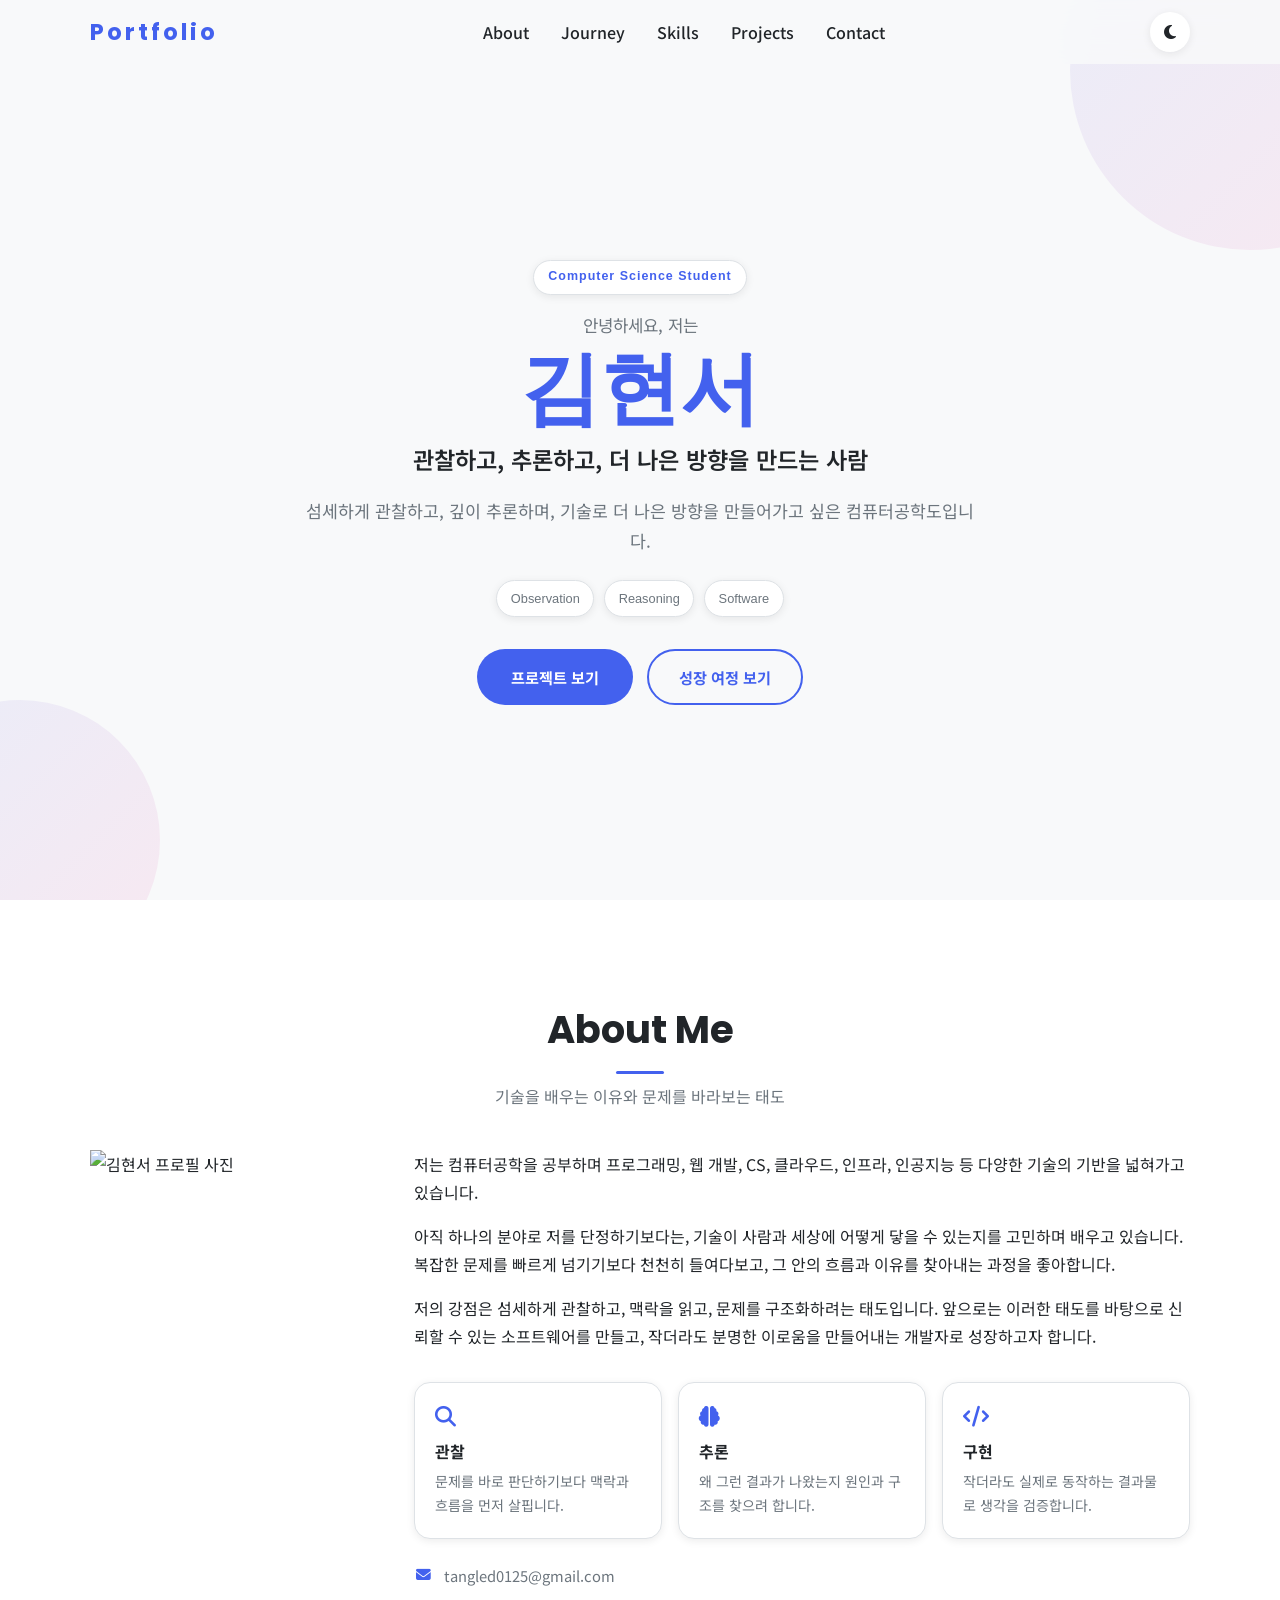
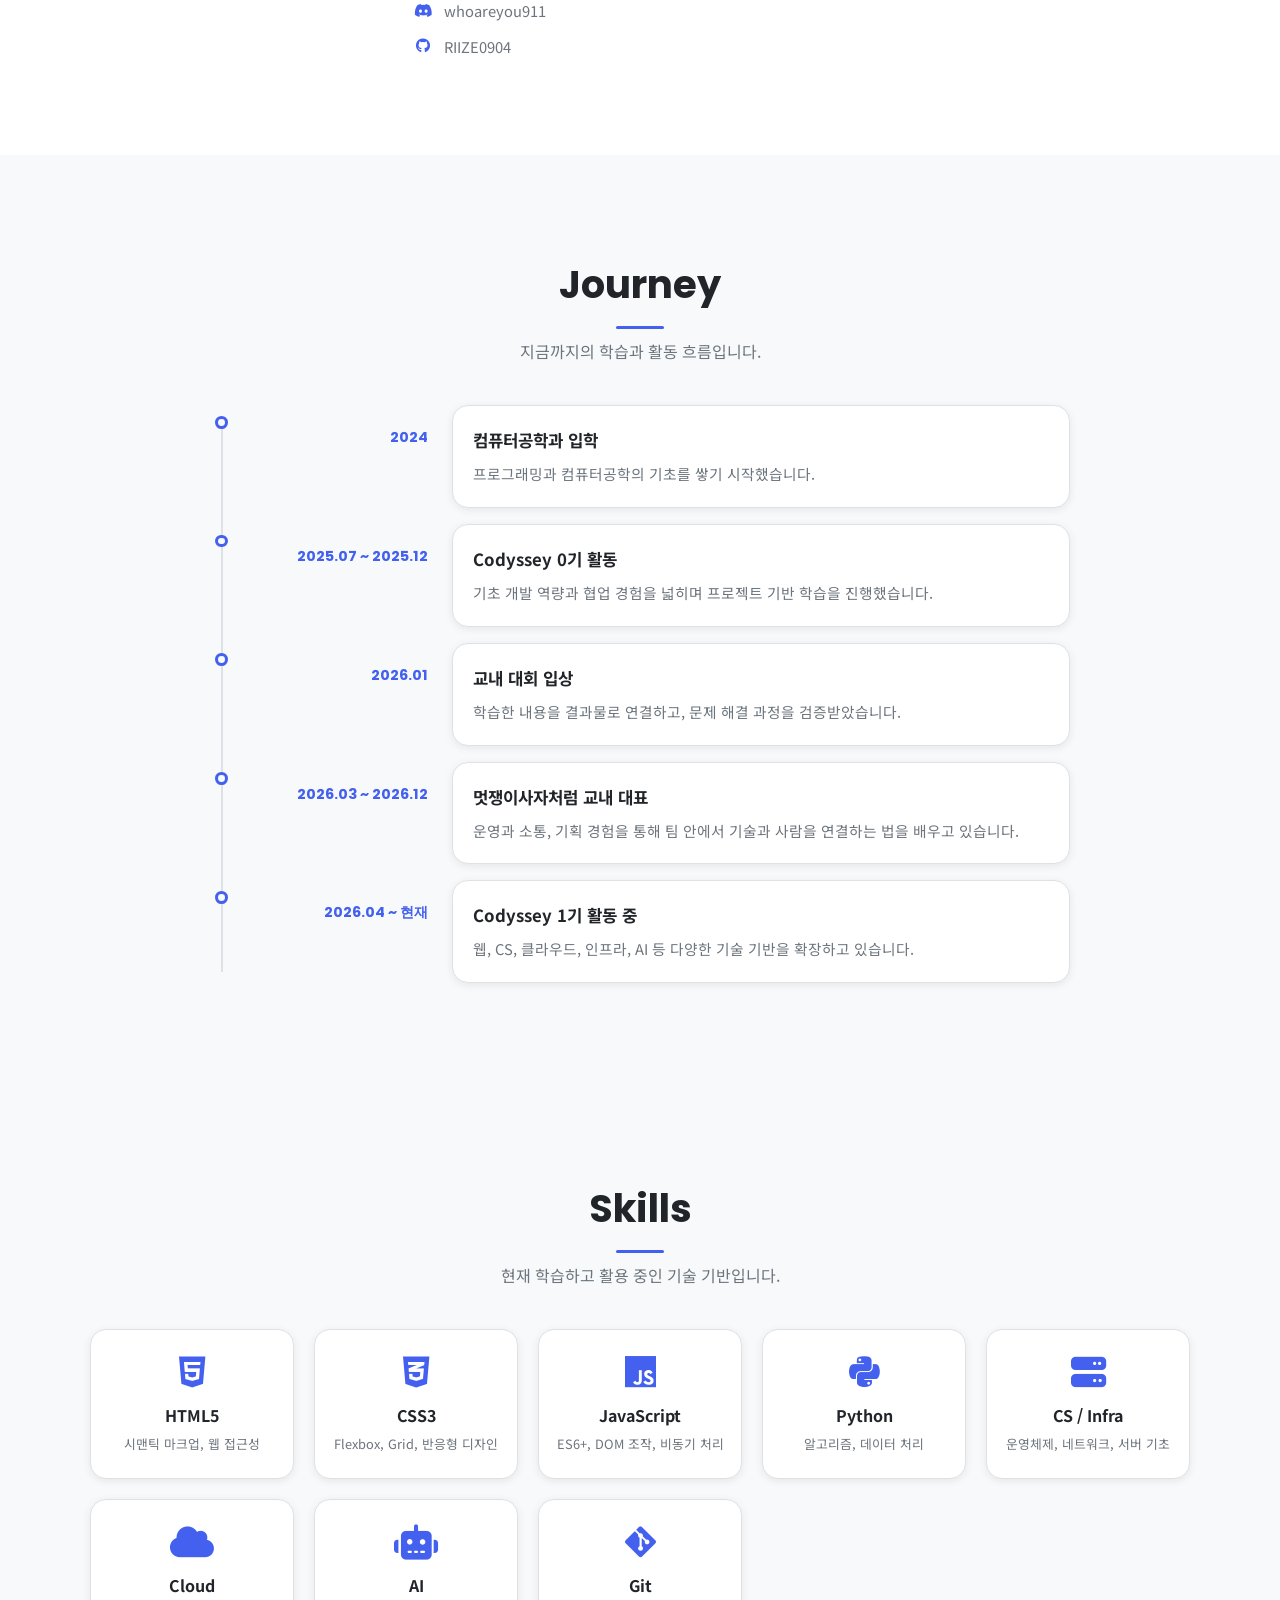
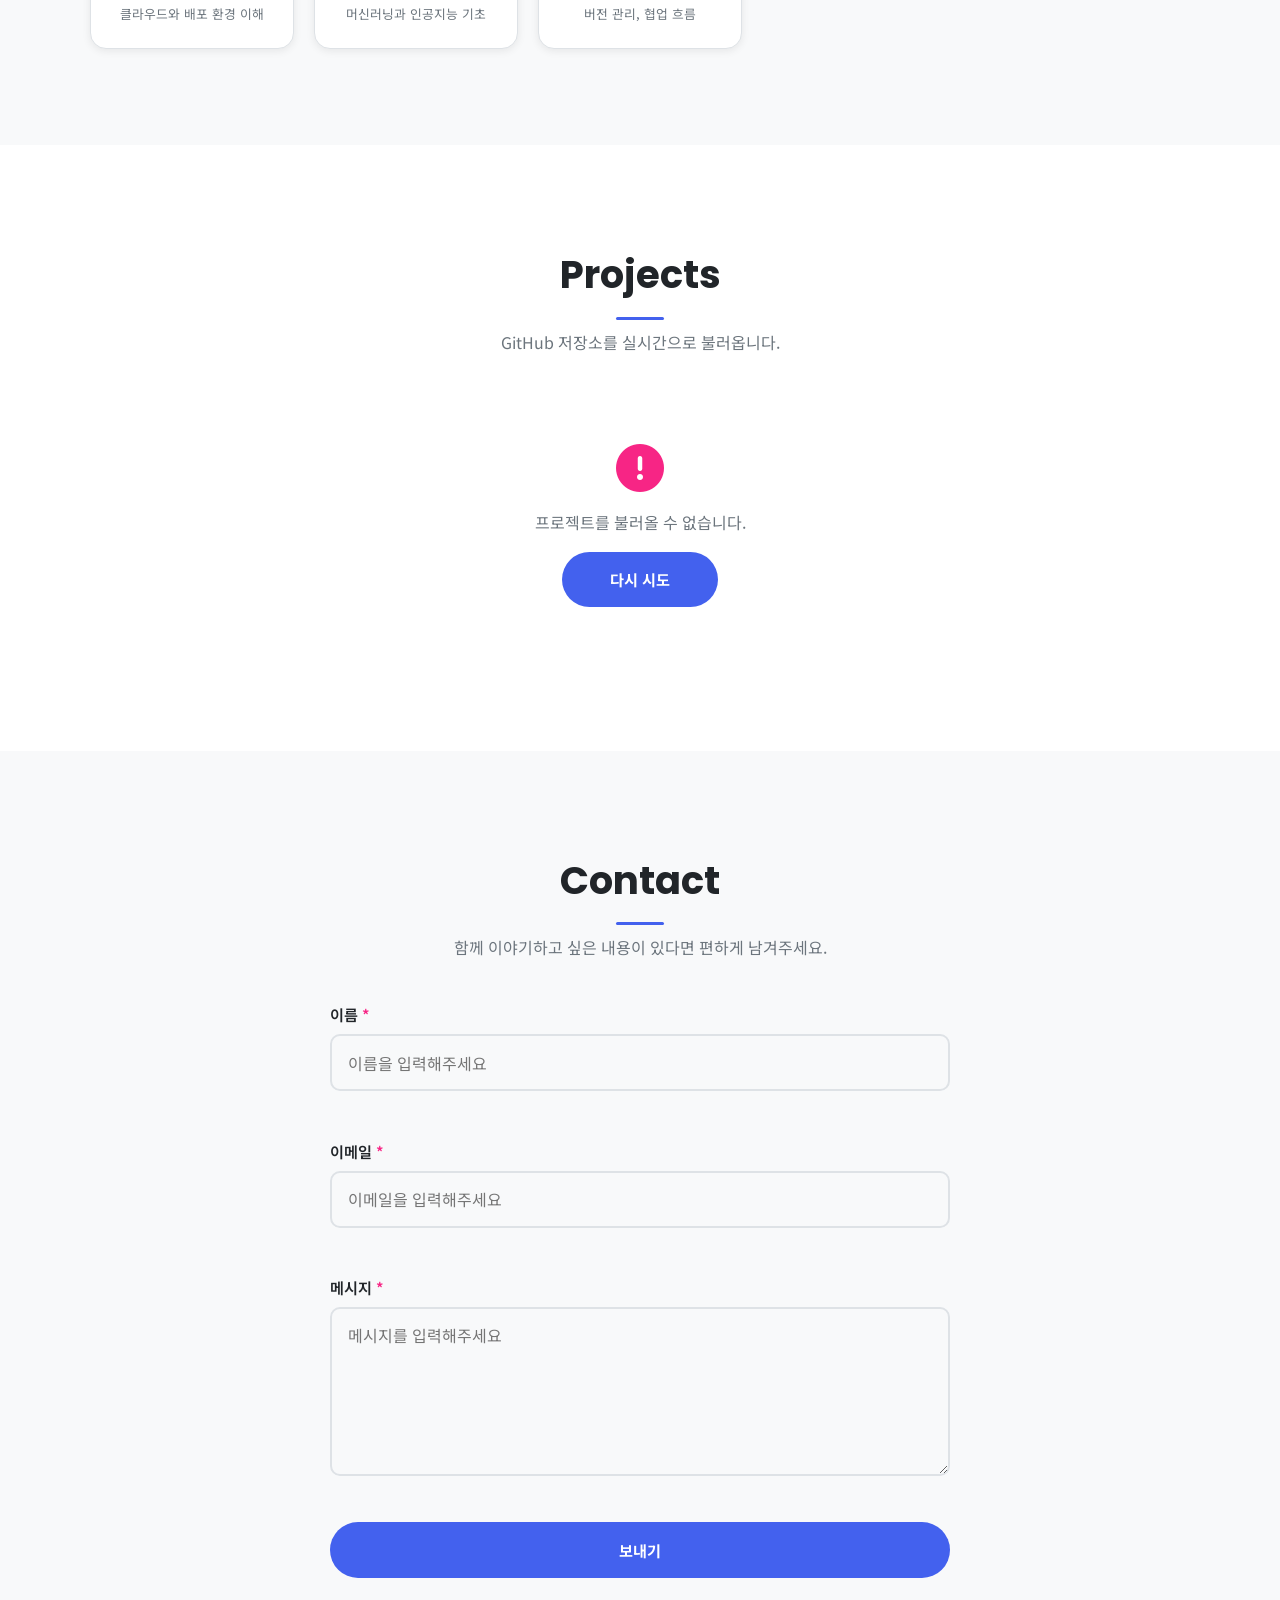
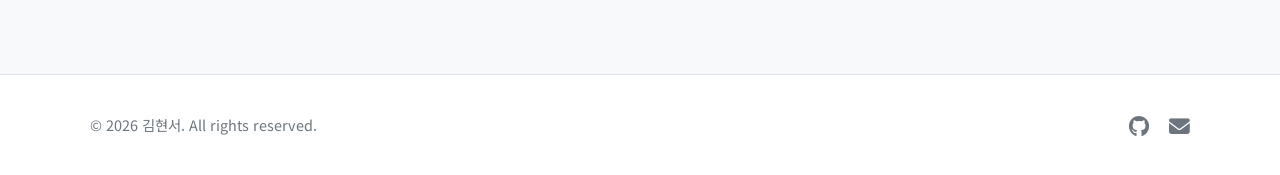
==== commit 42bdc708: "Align profile photo to top, change nav logo to Portfolio https://claude.ai/code/session_013kDp5S1q1R" ====
--- a/1/b4-1/index.html
+++ b/1/b4-1/index.html
@@ -24,7 +24,7 @@
   <!-- ===== HEADER: 고정 네비게이션 바 ===== -->
   <header class="header" id="header">
     <nav class="nav container" aria-label="주요 메뉴">
-      <a href="#hero" class="nav__logo" aria-label="홈으로 이동">KHS</a>
+      <a href="#hero" class="nav__logo" aria-label="홈으로 이동">Portfolio</a>
 
       <ul class="nav__menu" id="nav-menu">
         <li><a href="#about" class="nav__link">About</a></li>
--- a/1/b4-1/css/style.css
+++ b/1/b4-1/css/style.css
@@ -422,7 +422,7 @@
 .about__content {
   display: grid;
   gap: 2rem;
-  align-items: center;
+  align-items: start; /* 이미지와 텍스트를 상단 기준으로 정렬 */
 }
 
 .about__image {
@@ -430,20 +430,19 @@
   justify-content: center;
 }
 
-.about__photo,
+/* 프로필 이미지: 원형 클립 없이 PNG 원본 그대로 표시 */
+.about__photo {
+  width: 220px;
+  height: auto;
+}
+
+/* 이미지 로드 실패 시 표시되는 플레이스홀더는 원형 유지 */
 .about__photo-placeholder {
   width: 190px;
   height: 190px;
   border: 3px solid var(--color-primary);
   border-radius: 50%;
   box-shadow: var(--shadow-lg);
-}
-
-.about__photo {
-  object-fit: cover;
-}
-
-.about__photo-placeholder {
   display: flex;
   align-items: center;
   justify-content: center;
@@ -955,7 +954,10 @@
     gap: 4rem;
   }
 
-  .about__photo,
+  .about__photo {
+    width: 260px;
+  }
+
   .about__photo-placeholder {
     width: 220px;
     height: 220px;
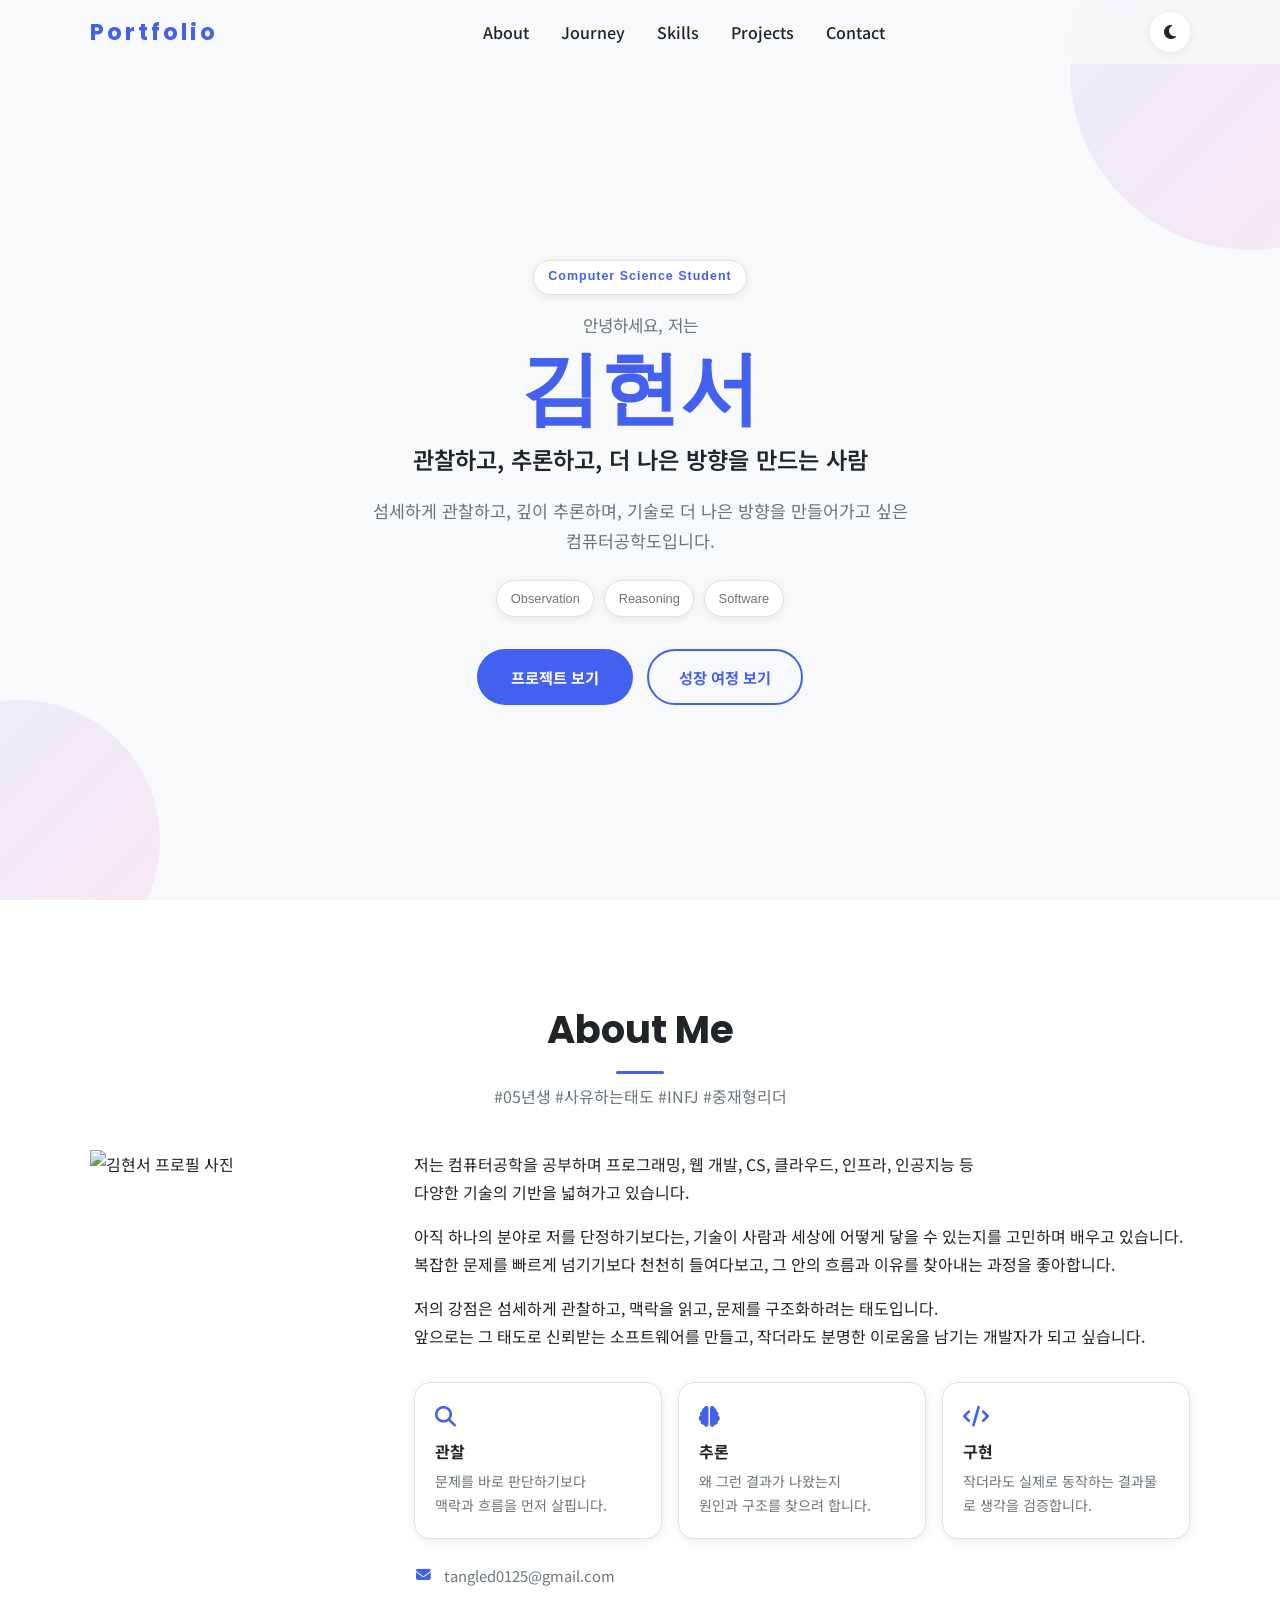
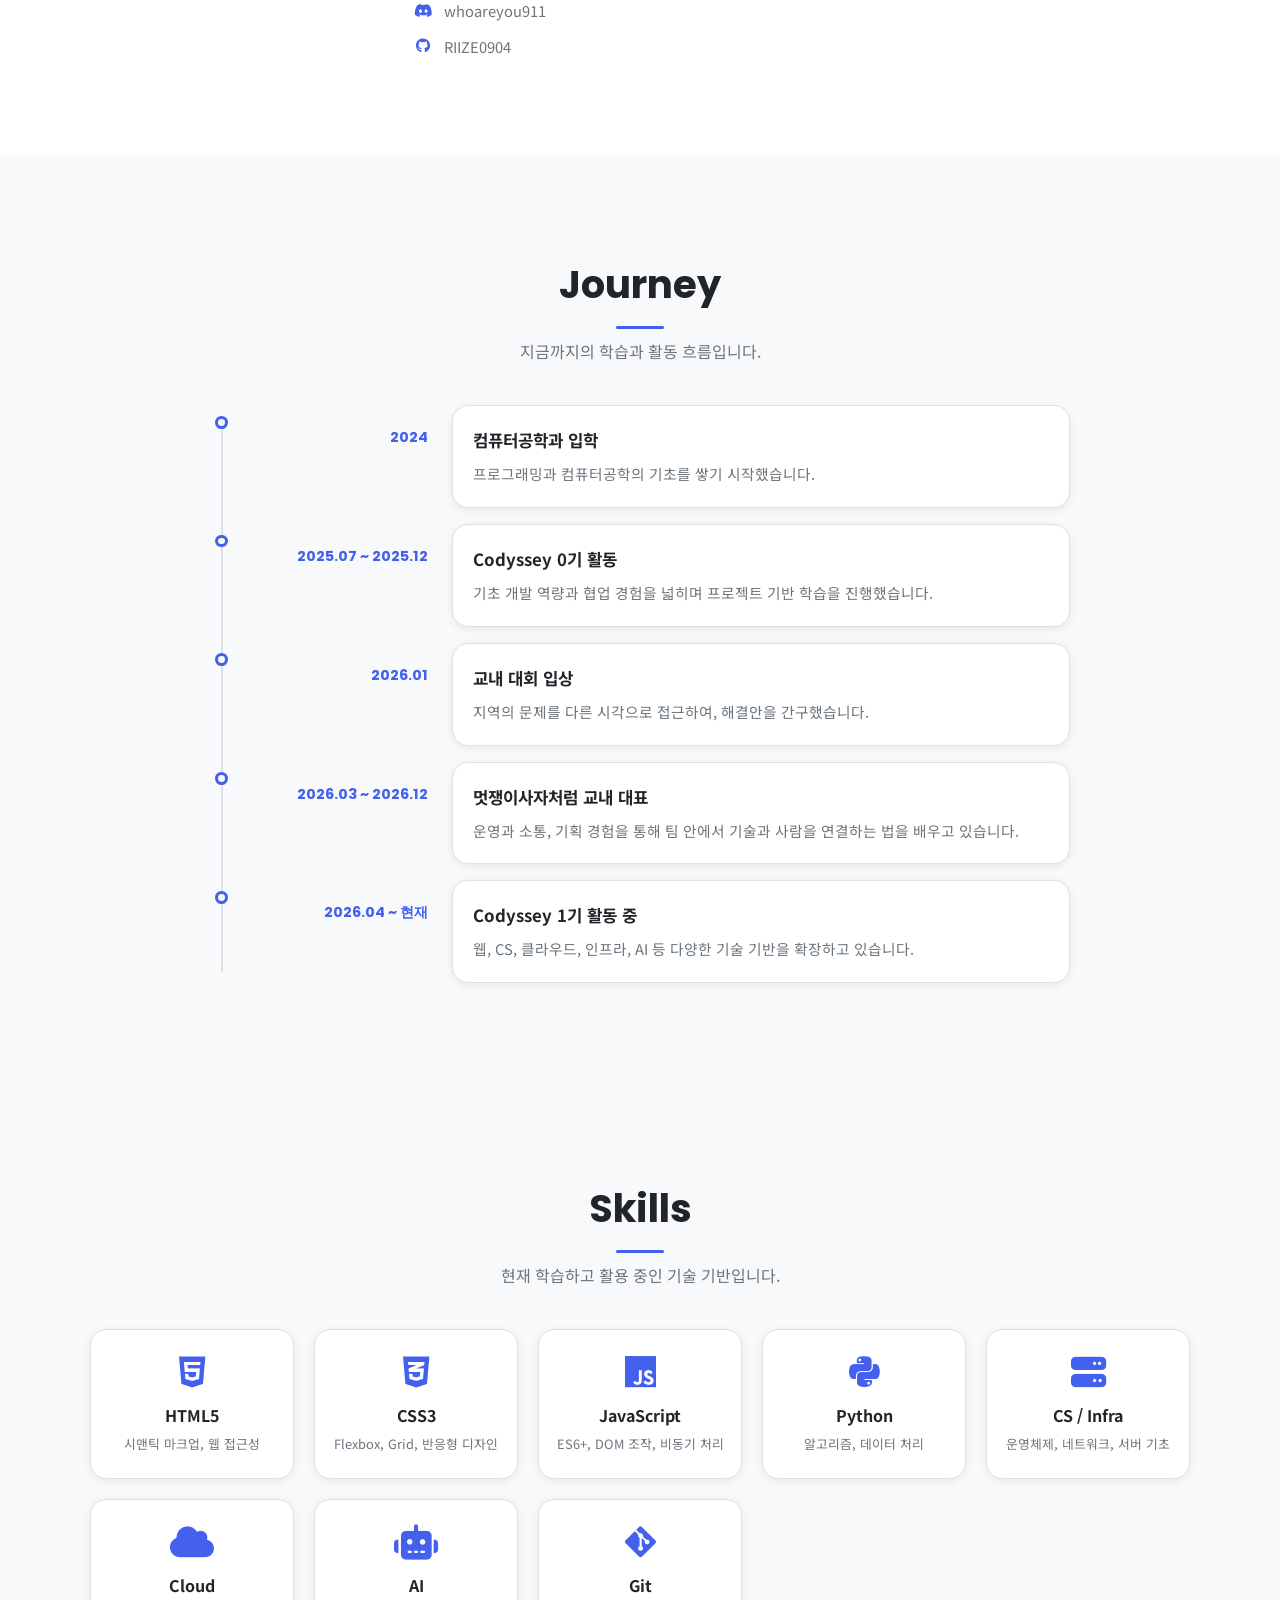
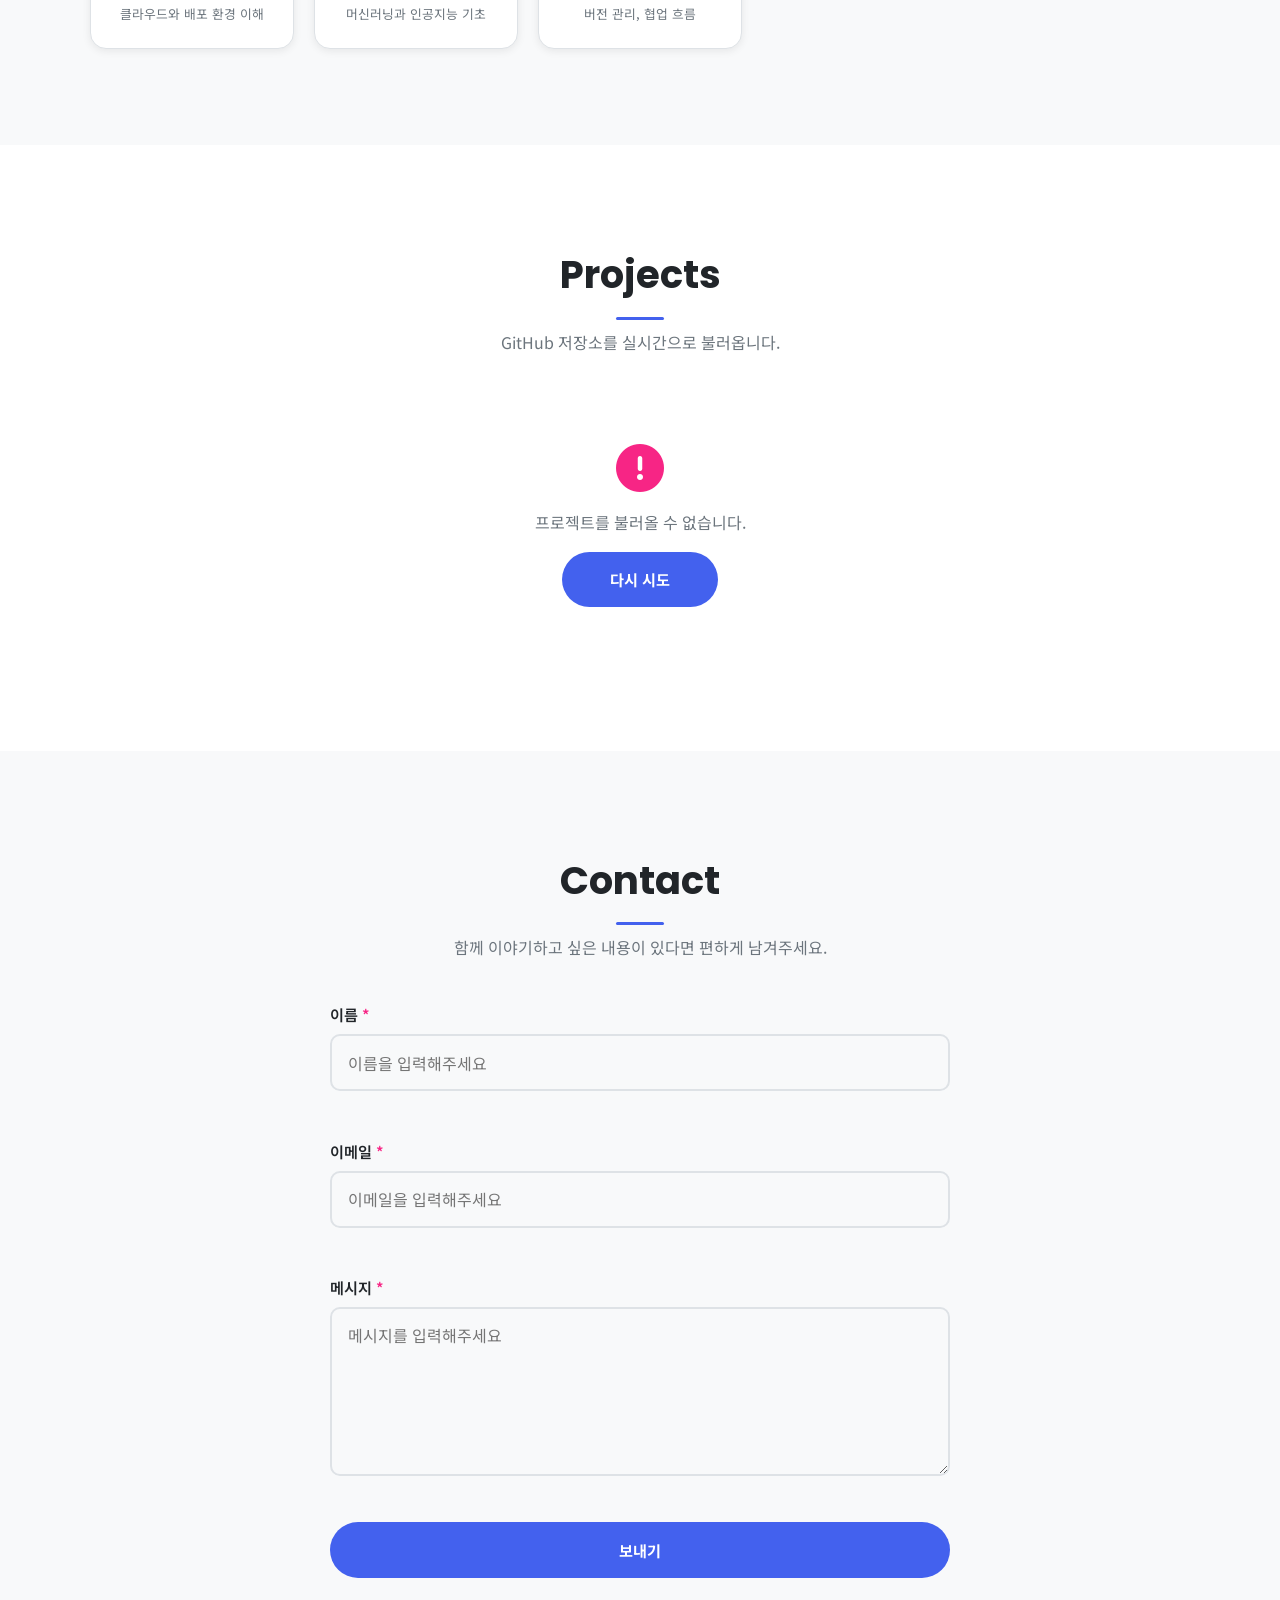
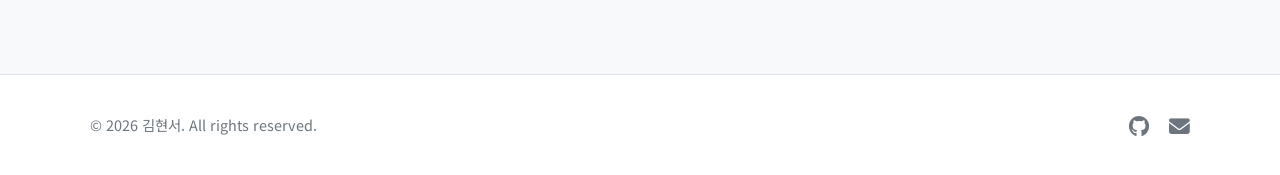
==== commit 7cd63eb2: "[b4-1] About 본문 줄바꿈 정리, 태그 형태 서브타이틀, 교내대회 설명 수정 https://claude.ai/code/session_013kDp5S1q1RxbDHuJ3Je" ====
--- a/1/b4-1/index.html
+++ b/1/b4-1/index.html
@@ -56,9 +56,7 @@
         <p class="hero__greeting">안녕하세요, 저는</p>
         <h1 class="hero__name">김현서</h1>
         <p class="hero__role">관찰하고, 추론하고, 더 나은 방향을 만드는 사람</p>
-        <p class="hero__description">
-          섬세하게 관찰하고, 깊이 추론하며, 기술로 더 나은 방향을 만들어가고 싶은 컴퓨터공학도입니다.
-        </p>
+        <p class="hero__description">섬세하게 관찰하고, 깊이 추론하며, 기술로 더 나은 방향을 만들어가고 싶은 컴퓨터공학도입니다.</p>
 
         <div class="hero__keywords" aria-label="핵심 키워드">
           <span>Observation</span>
@@ -80,7 +78,7 @@
     <section class="about section" id="about">
       <div class="container">
         <h2 class="section__title animate-on-scroll">About Me</h2>
-        <p class="section__subtitle animate-on-scroll">기술을 배우는 이유와 문제를 바라보는 태도</p>
+        <p class="section__subtitle animate-on-scroll">#05년생 #사유하는태도 #INFJ #중재형리더</p>
 
         <div class="about__content">
           <div class="about__image animate-on-scroll">
@@ -97,25 +95,27 @@
 
           <div class="about__text animate-on-scroll">
             <p>
-              저는 컴퓨터공학을 공부하며 프로그래밍, 웹 개발, CS, 클라우드, 인프라, 인공지능 등 다양한 기술의 기반을 넓혀가고 있습니다.
+              저는 컴퓨터공학을 공부하며 프로그래밍, 웹 개발, CS, 클라우드, 인프라, 인공지능 등<br>
+              다양한 기술의 기반을 넓혀가고 있습니다.
             </p>
             <p>
               아직 하나의 분야로 저를 단정하기보다는, 기술이 사람과 세상에 어떻게 닿을 수 있는지를 고민하며 배우고 있습니다. 복잡한 문제를 빠르게 넘기기보다 천천히 들여다보고, 그 안의 흐름과 이유를 찾아내는 과정을 좋아합니다.
             </p>
             <p>
-              저의 강점은 섬세하게 관찰하고, 맥락을 읽고, 문제를 구조화하려는 태도입니다. 앞으로는 이러한 태도를 바탕으로 신뢰할 수 있는 소프트웨어를 만들고, 작더라도 분명한 이로움을 만들어내는 개발자로 성장하고자 합니다.
+              저의 강점은 섬세하게 관찰하고, 맥락을 읽고, 문제를 구조화하려는 태도입니다.<br>
+              앞으로는 그 태도로 신뢰받는 소프트웨어를 만들고, 작더라도 분명한 이로움을 남기는 개발자가 되고 싶습니다.
             </p>
 
             <div class="about__cards" aria-label="강점 요약">
               <article class="about-card">
                 <i class="fas fa-magnifying-glass" aria-hidden="true"></i>
                 <h3>관찰</h3>
-                <p>문제를 바로 판단하기보다 맥락과 흐름을 먼저 살핍니다.</p>
+                <p>문제를 바로 판단하기보다<br>맥락과 흐름을 먼저 살핍니다.</p>
               </article>
               <article class="about-card">
                 <i class="fas fa-brain" aria-hidden="true"></i>
                 <h3>추론</h3>
-                <p>왜 그런 결과가 나왔는지 원인과 구조를 찾으려 합니다.</p>
+                <p>왜 그런 결과가 나왔는지<br>원인과 구조를 찾으려 합니다.</p>
               </article>
               <article class="about-card">
                 <i class="fas fa-code" aria-hidden="true"></i>
@@ -161,7 +161,7 @@
             <div class="journey-item__date">2026.01</div>
             <div class="journey-item__content">
               <h3>교내 대회 입상</h3>
-              <p>학습한 내용을 결과물로 연결하고, 문제 해결 과정을 검증받았습니다.</p>
+              <p>지역의 문제를 다른 시각으로 접근하여, 해결안을 간구했습니다.</p>
             </div>
           </article>
 
--- a/1/b4-1/css/style.css
+++ b/1/b4-1/css/style.css
@@ -320,6 +320,7 @@
   margin: 0 auto 1.5rem;
   color: var(--color-text-light);
   font-size: 1rem;
+  word-break: keep-all;
 }
 
 .hero__keywords {
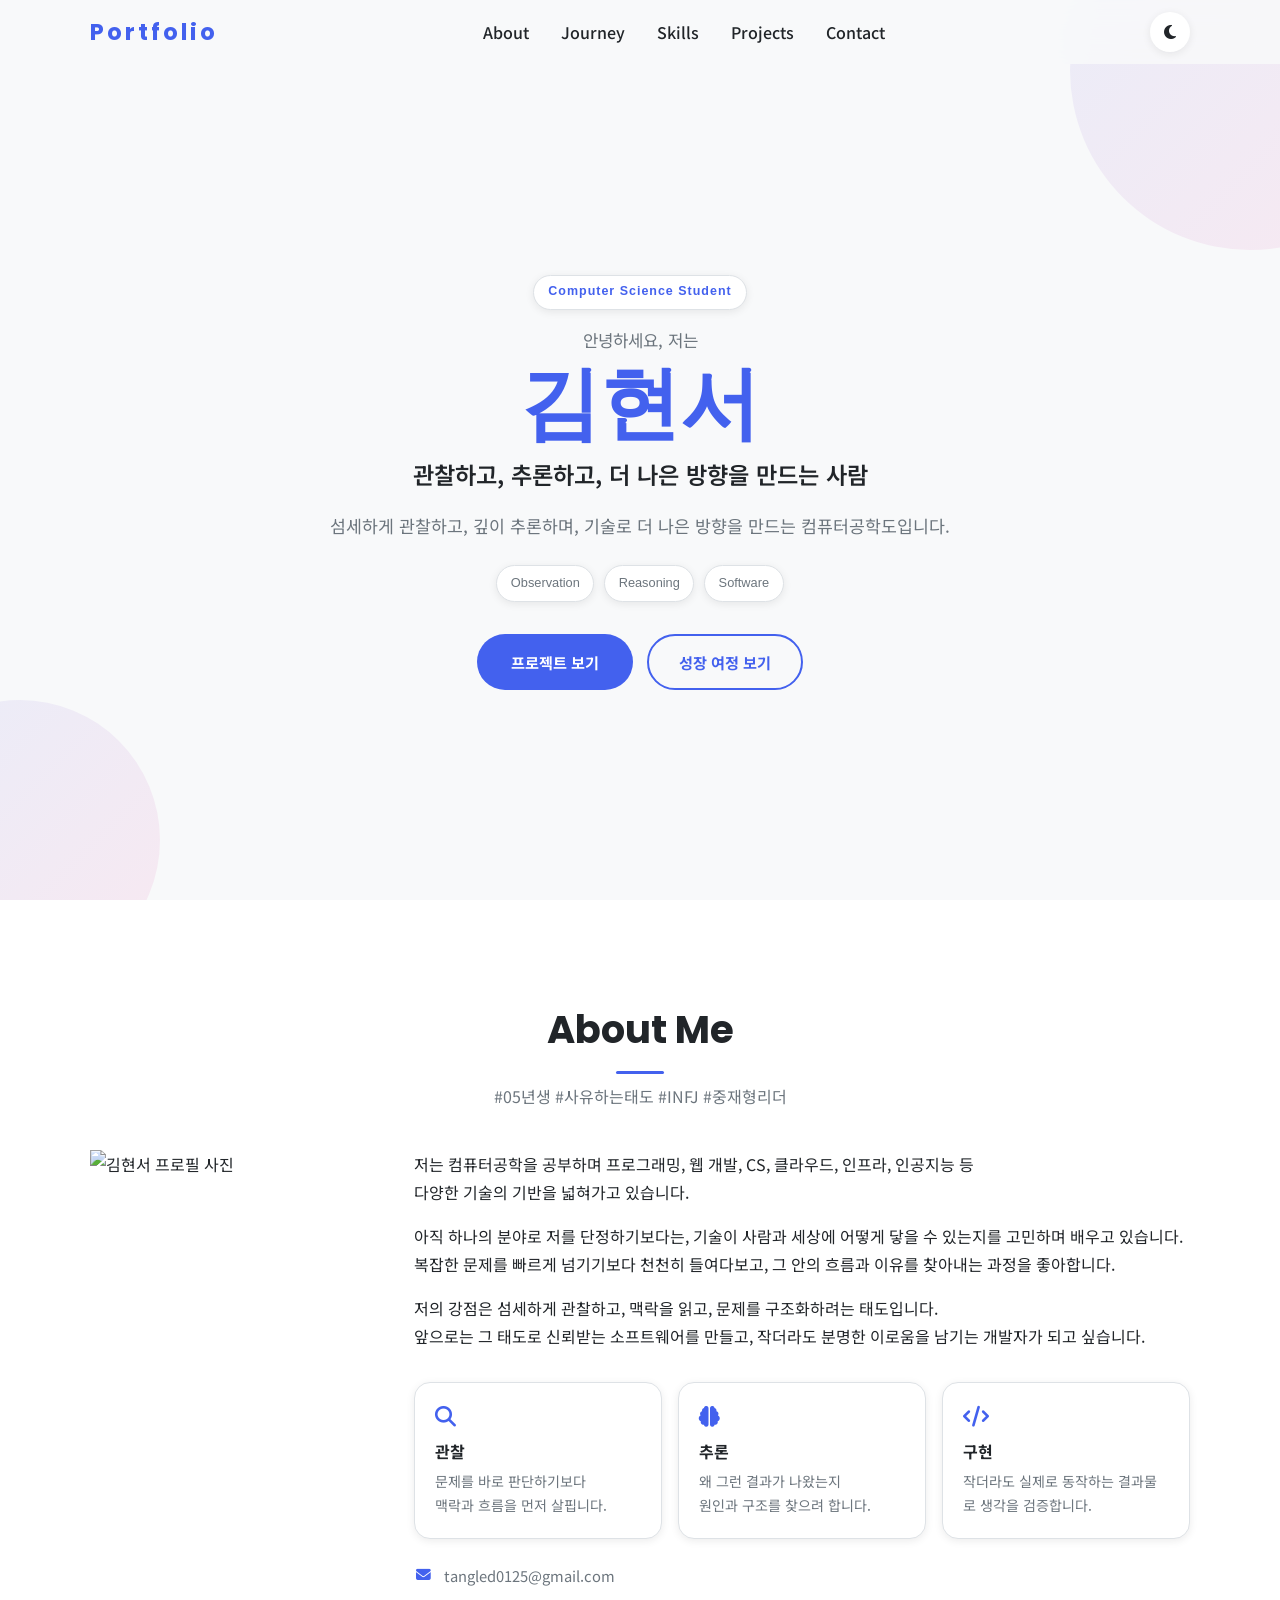
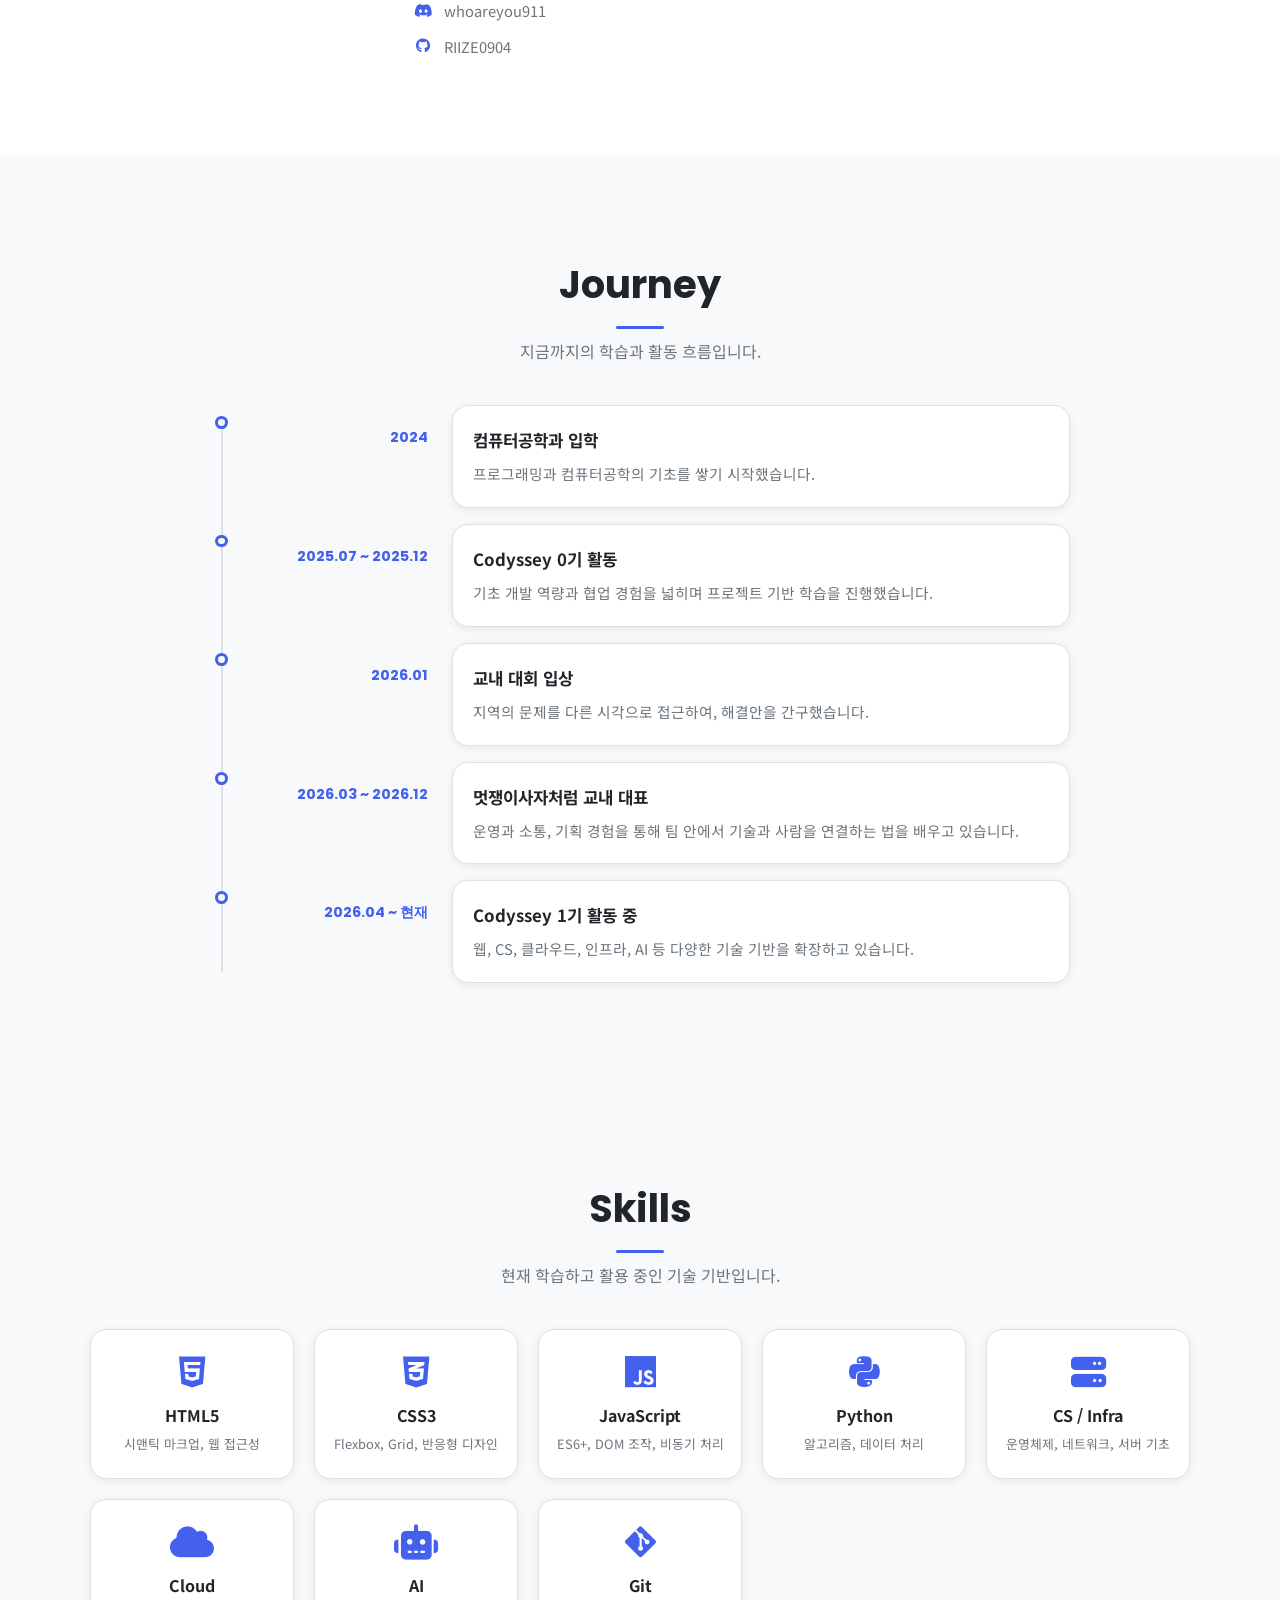
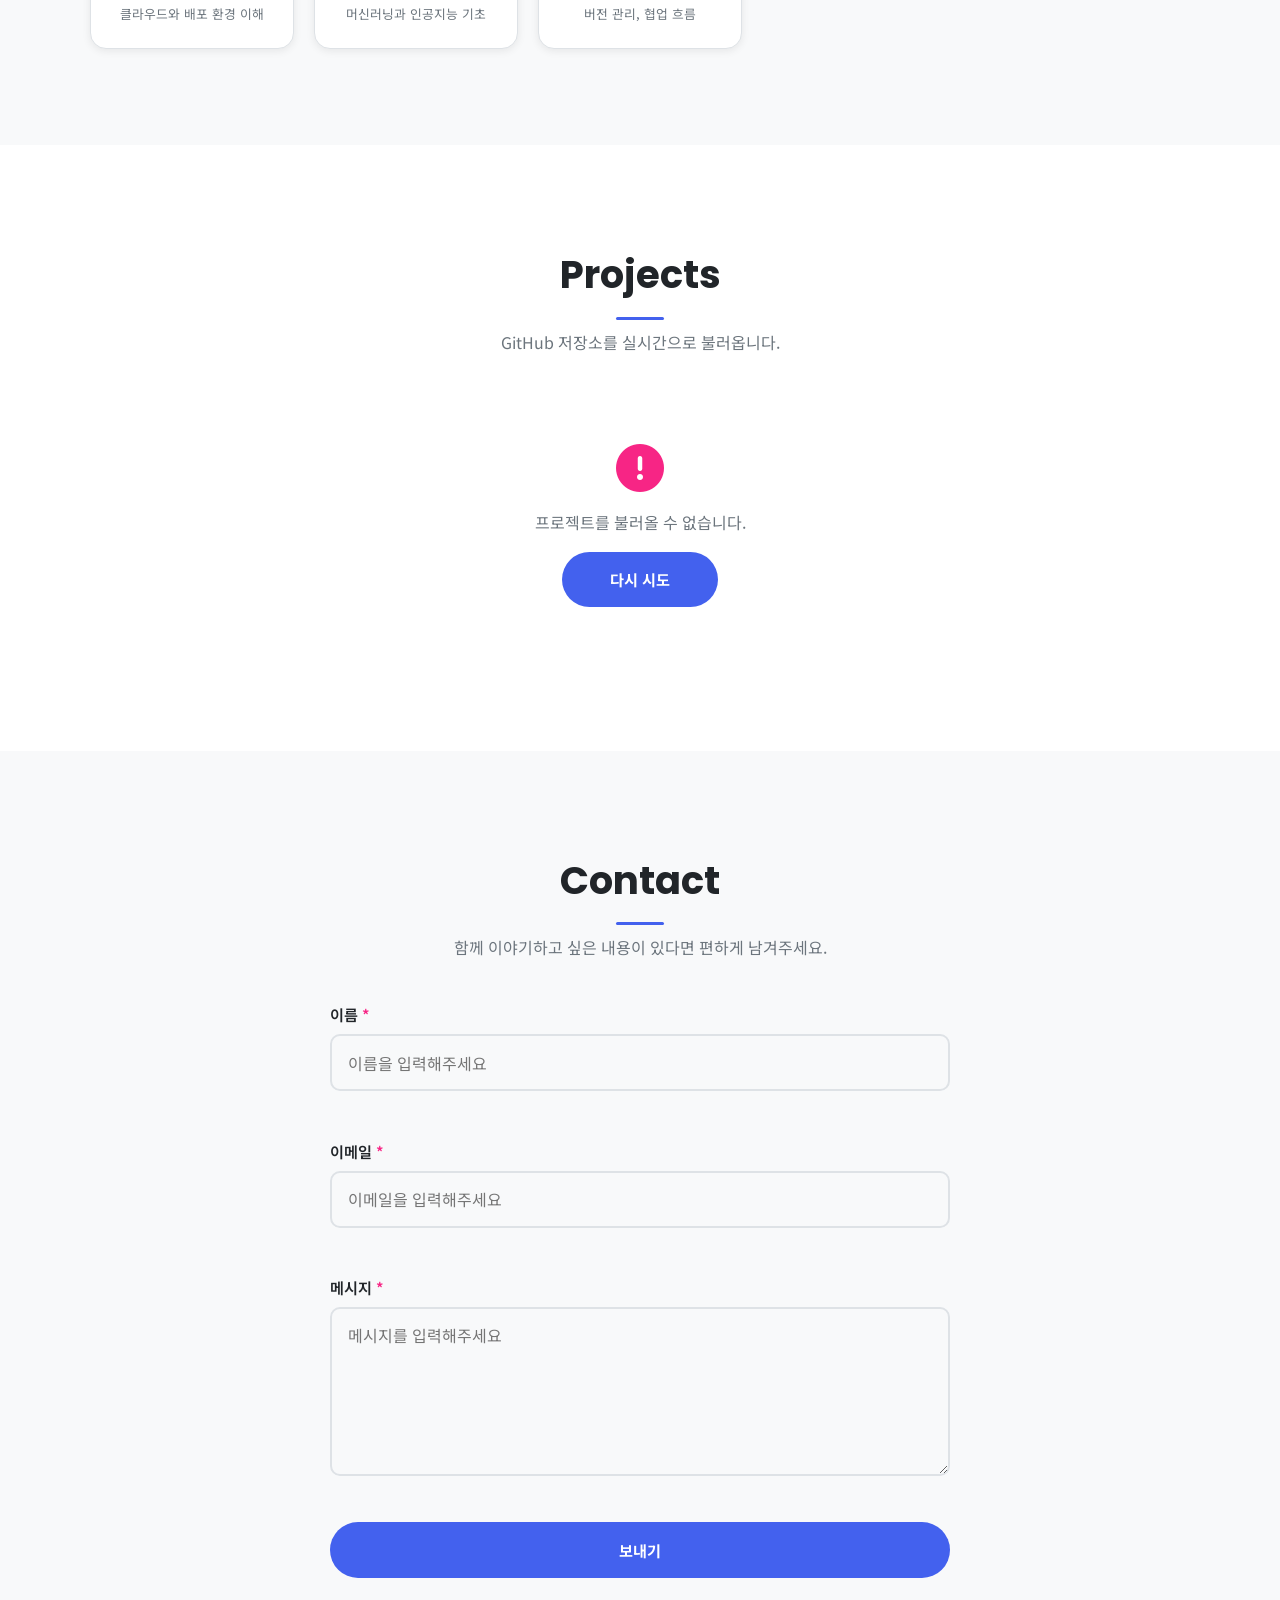
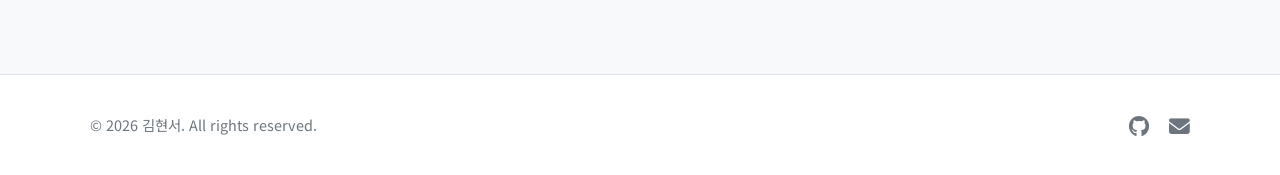
==== commit a5d5732f: "[b4-1] hero 설명 문구 단축 — 줄바꿈 방지 https://claude.ai/code/session_013kDp5S1q1RxbDHuJ3JeQEh" ====
--- a/1/b4-1/index.html
+++ b/1/b4-1/index.html
@@ -56,7 +56,7 @@
         <p class="hero__greeting">안녕하세요, 저는</p>
         <h1 class="hero__name">김현서</h1>
         <p class="hero__role">관찰하고, 추론하고, 더 나은 방향을 만드는 사람</p>
-        <p class="hero__description">섬세하게 관찰하고, 깊이 추론하며, 기술로 더 나은 방향을 만들어가고 싶은 컴퓨터공학도입니다.</p>
+        <p class="hero__description">섬세하게 관찰하고, 깊이 추론하며, 기술로 더 나은 방향을 만드는 컴퓨터공학도입니다.</p>
 
         <div class="hero__keywords" aria-label="핵심 키워드">
           <span>Observation</span>
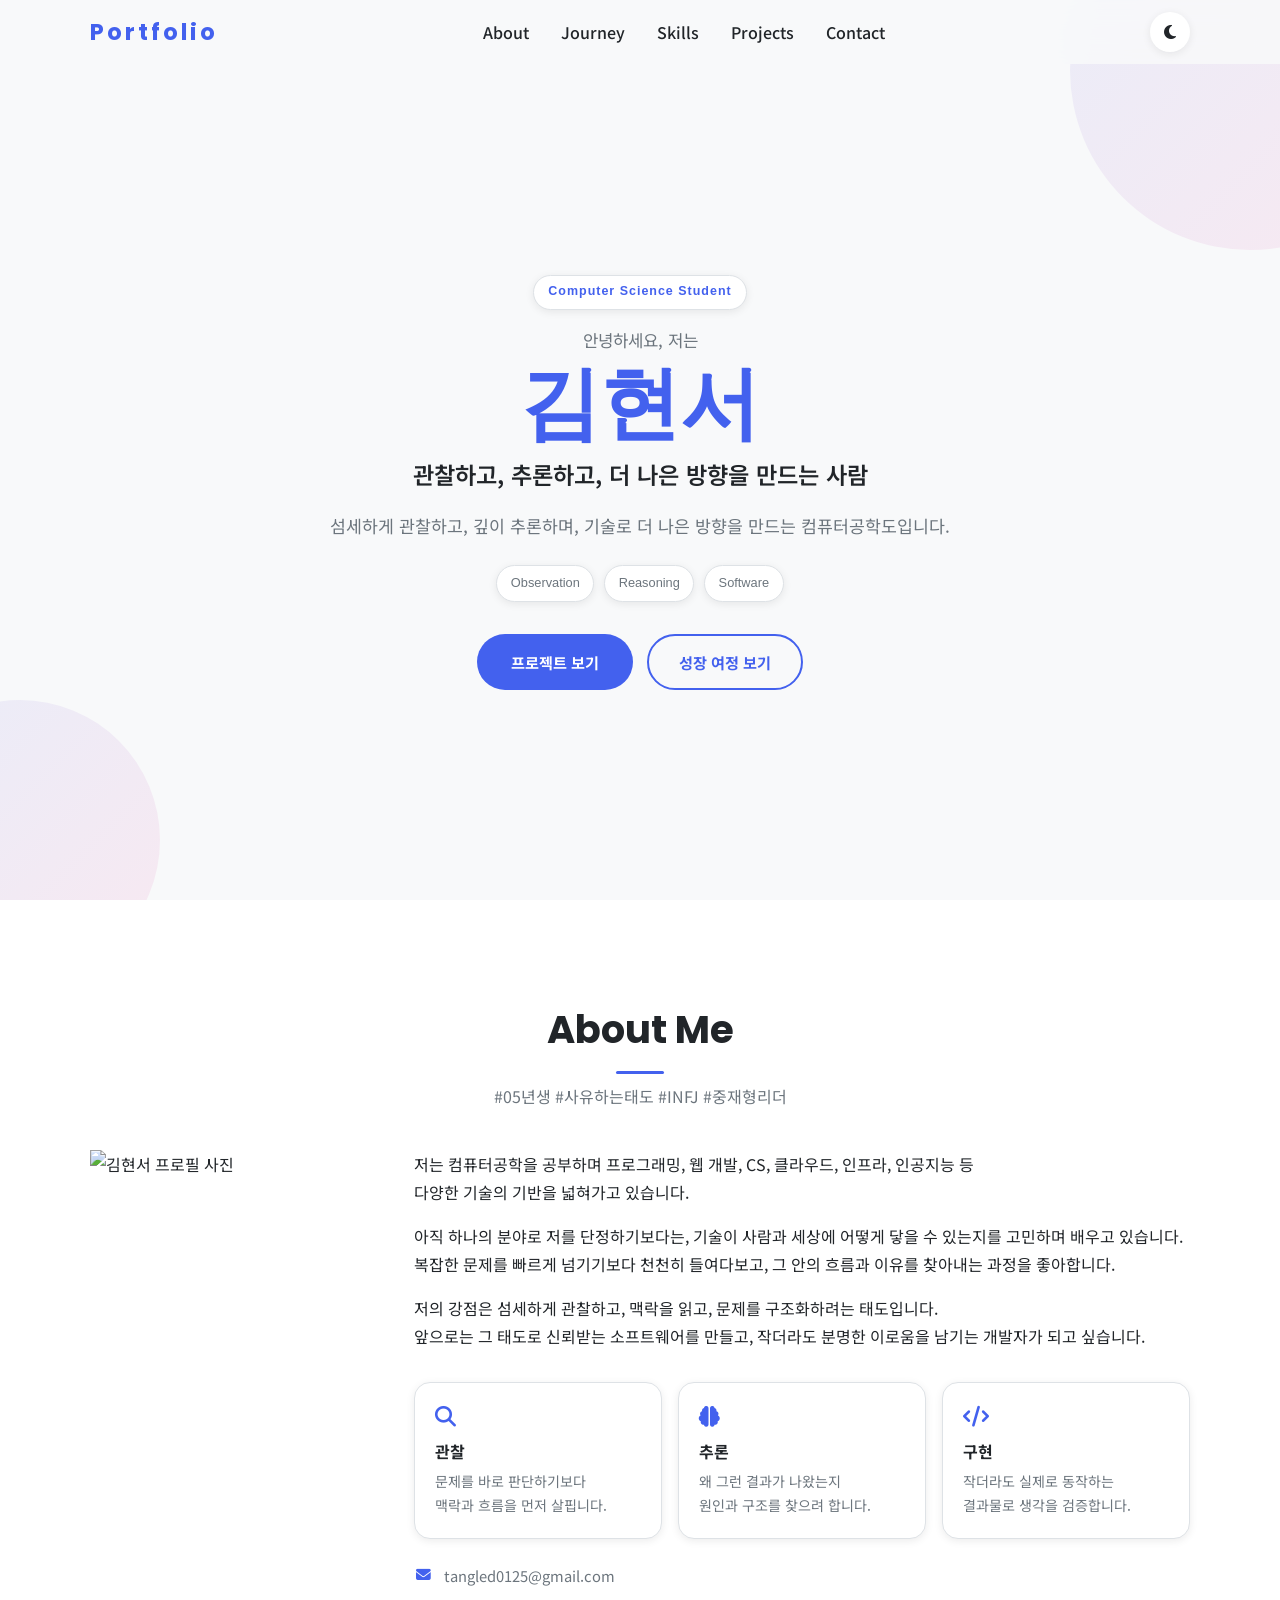
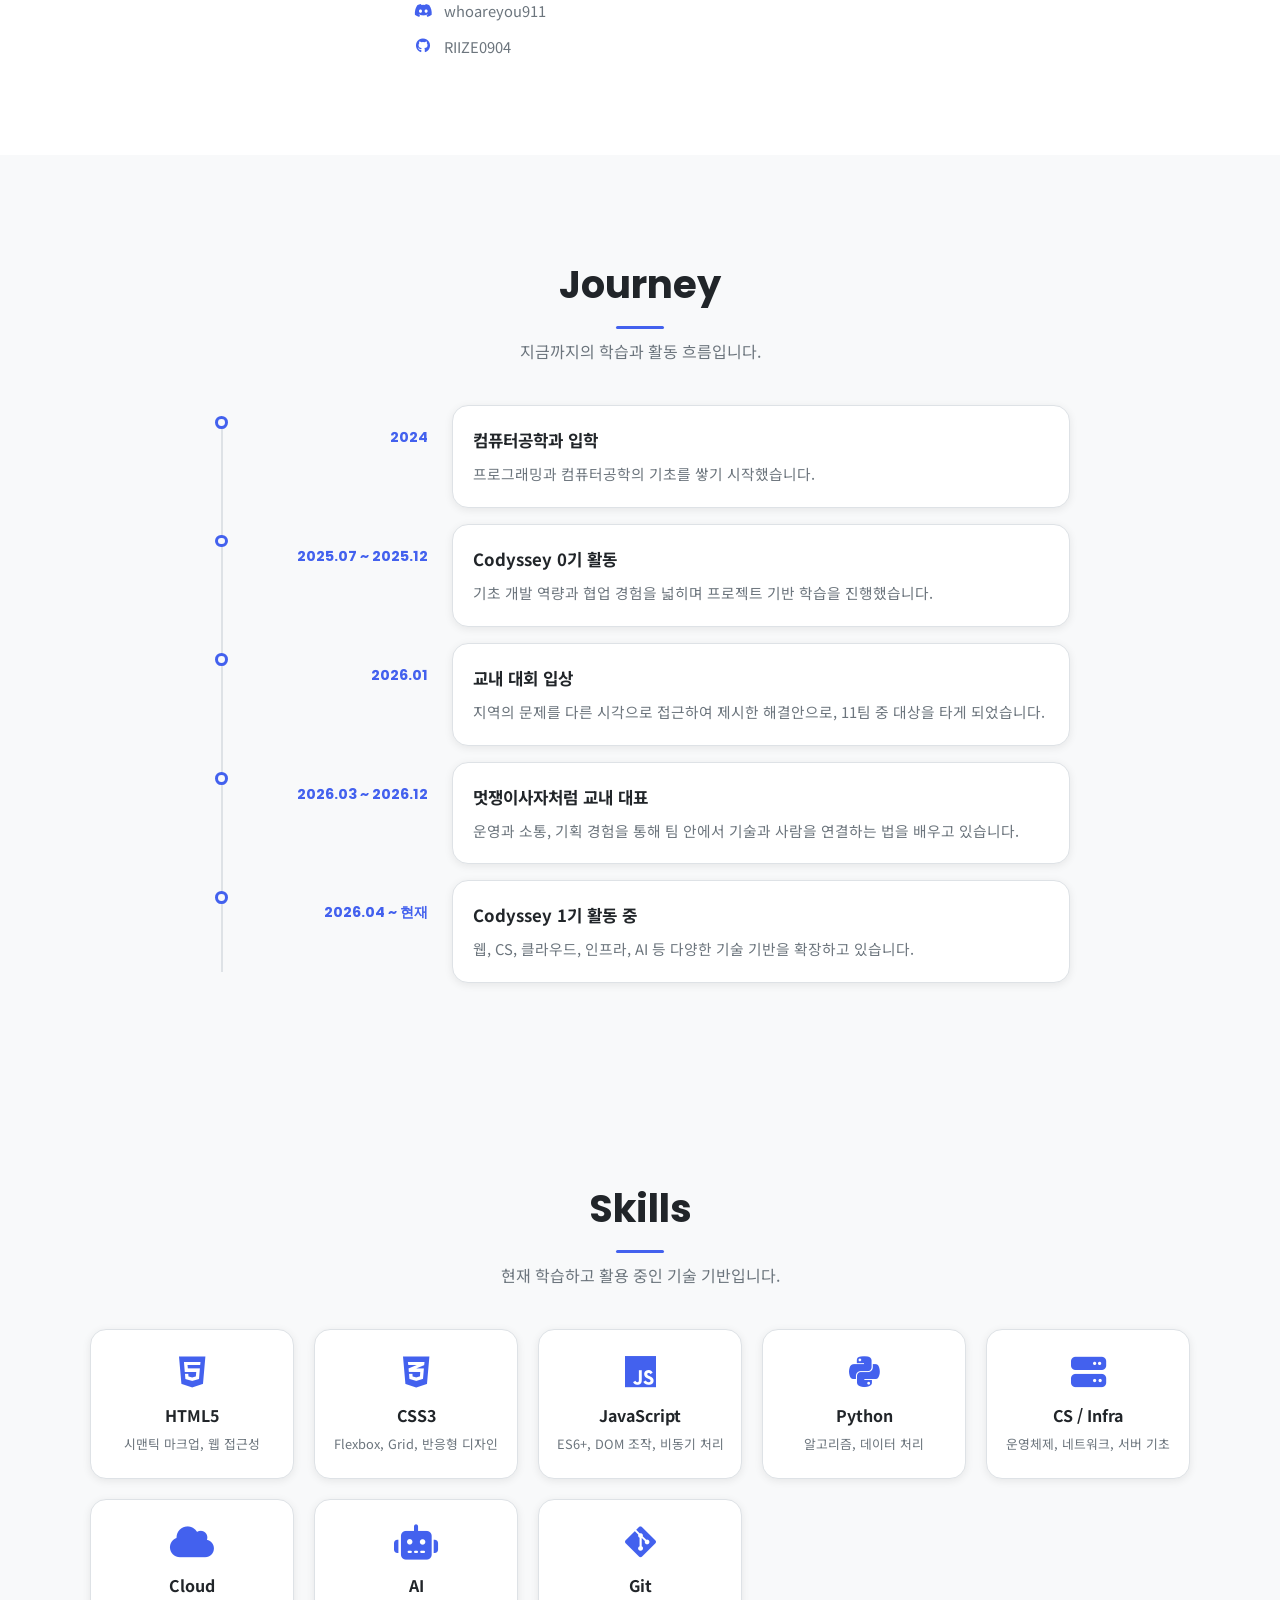
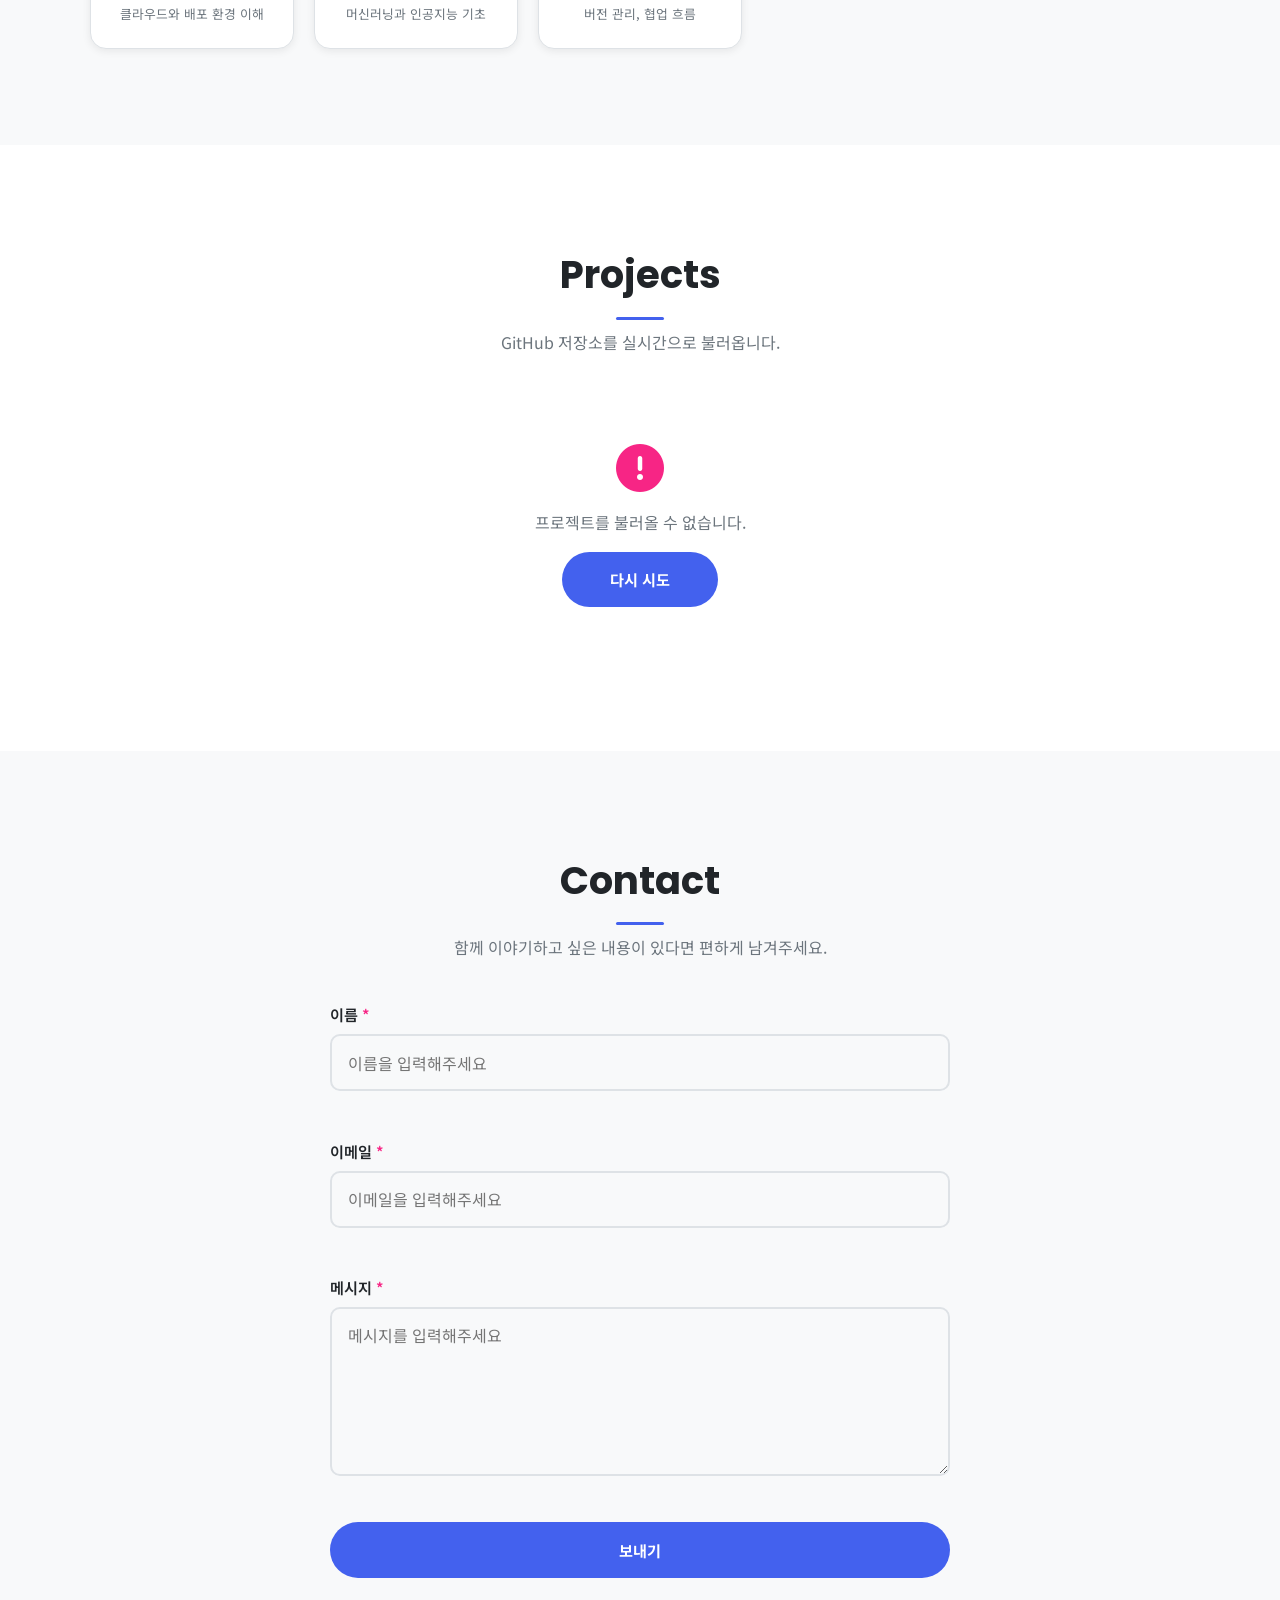
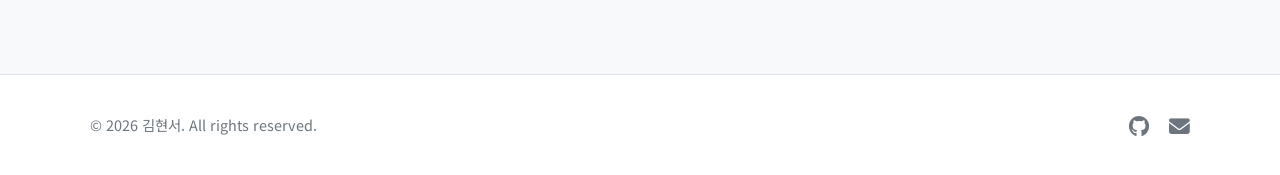
==== commit 9a06f74c: "[b4-1] 구현 카드 줄바꿈, 교내대회 설명 수정 https://claude.ai/code/session_013kDp5S1q1RxbDHuJ3JeQEh" ====
--- a/1/b4-1/index.html
+++ b/1/b4-1/index.html
@@ -120,7 +120,7 @@
               <article class="about-card">
                 <i class="fas fa-code" aria-hidden="true"></i>
                 <h3>구현</h3>
-                <p>작더라도 실제로 동작하는 결과물로 생각을 검증합니다.</p>
+                <p>작더라도 실제로 동작하는<br>결과물로 생각을 검증합니다.</p>
               </article>
             </div>
 
@@ -161,7 +161,7 @@
             <div class="journey-item__date">2026.01</div>
             <div class="journey-item__content">
               <h3>교내 대회 입상</h3>
-              <p>지역의 문제를 다른 시각으로 접근하여, 해결안을 간구했습니다.</p>
+              <p>지역의 문제를 다른 시각으로 접근하여 제시한 해결안으로, 11팀 중 대상을 타게 되었습니다.</p>
             </div>
           </article>
 
